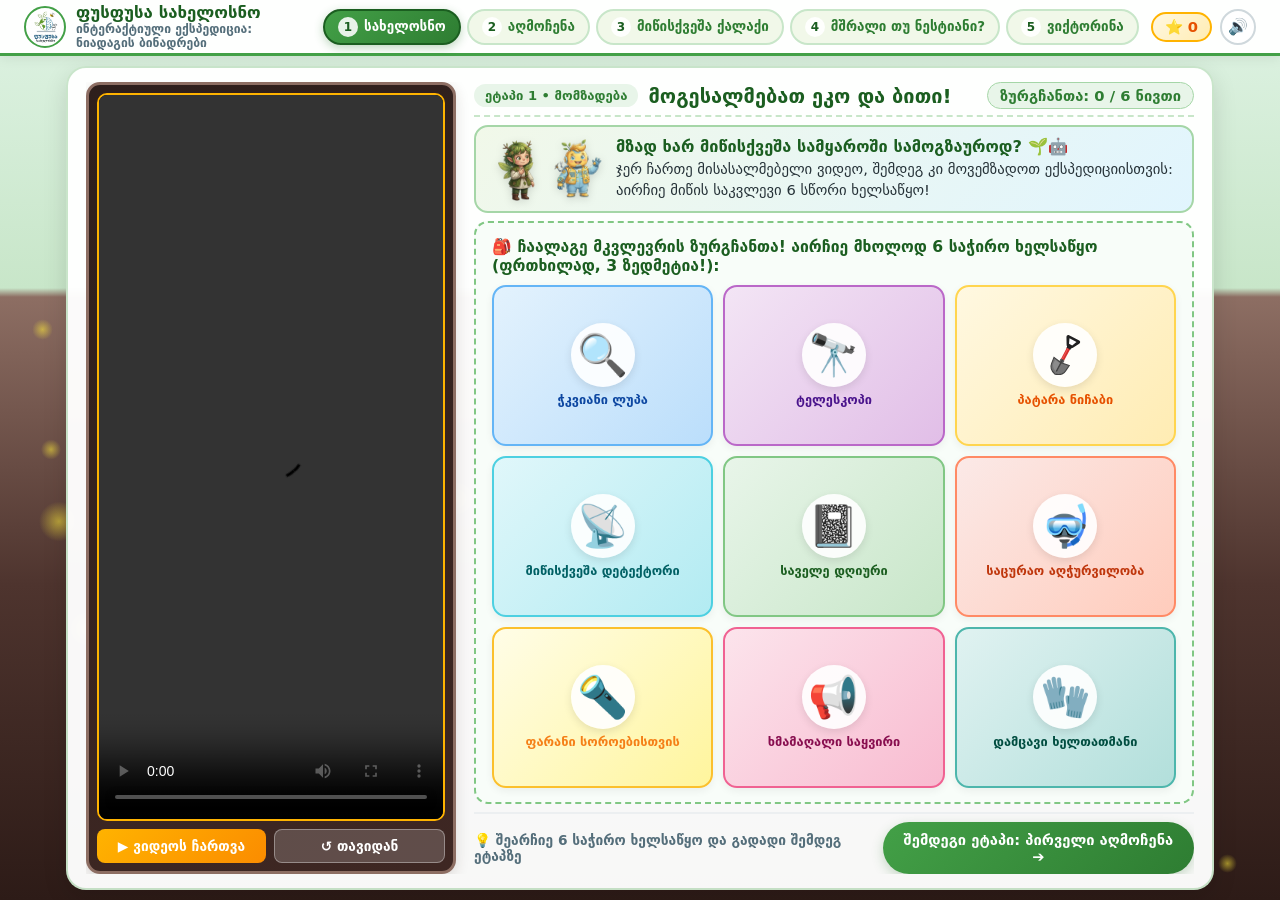
==== index.html @ f62d4555 "Add files via upload" ====
<!DOCTYPE html>
<html lang="ka">
<head>
  <meta charset="UTF-8" />
  <meta name="viewport" content="width=device-width, initial-scale=1.0" />
  <title>ფუსფუსა სახელოსნო — ნიადაგის ბინადრები</title>
  <link rel="stylesheet" href="style.css" />
</head>
<body>
  <!-- Decorative Floating Bioluminescent Soil Particles -->
  <div class="bg-decor" id="bgDecor"></div>

  <!-- Top Navigation Header -->
  <header class="app-header">
    <div class="brand-box">
      <img src="logo.png" alt="ფუსფუსა სახელოსნო" class="brand-logo" />
      <div class="brand-title">
        <h1>ფუსფუსა სახელოსნო</h1>
        <p>ინტერაქტიული ექსპედიცია: ნიადაგის ბინადრები</p>
      </div>
    </div>

    <nav class="stage-nav" aria-label="ეტაპების ნავიგაცია">
      <button class="stage-btn active" data-stage="1" onclick="goToStage(1)">
        <span class="stage-num">1</span> სახელოსნო
      </button>
      <button class="stage-btn" data-stage="2" onclick="goToStage(2)">
        <span class="stage-num">2</span> აღმოჩენა
      </button>
      <button class="stage-btn" data-stage="3" onclick="goToStage(3)">
        <span class="stage-num">3</span> მიწისქვეშა ქალაქი
      </button>
      <button class="stage-btn" data-stage="4" onclick="goToStage(4)">
        <span class="stage-num">4</span> მშრალი თუ ნესტიანი?
      </button>
      <button class="stage-btn" data-stage="5" onclick="goToStage(5)">
        <span class="stage-num">5</span> ვიქტორინა
      </button>
    </nav>

    <div class="header-controls">
      <div class="score-pill" title="დაგროვებული ვარსკვლავები">
        <span>⭐</span>
        <span id="starCount">0</span>
      </div>
      <button class="icon-btn" id="soundToggleBtn" onclick="toggleSound()" title="ხმოვანი ეფექტების ჩართვა/გამორთვა">
        🔊
      </button>
    </div>
  </header>

  <main class="main-container">
    <!-- ==================== STAGE 1: INTRO ==================== -->
    <section class="stage-section active" id="stage-1">
      <div class="stage-card">
        <div class="split-grid">
          <!-- Large Full-Height Video 1 Column -->
          <div class="video-panel">
            <div class="video-frame-wrapper">
              <video id="video-1" src="1.mp4" controls playsinline preload="metadata"></video>
            </div>
            <div class="video-controls-bar">
              <button class="vid-btn primary" onclick="playStageVideo(1)">▶ ვიდეოს ჩართვა</button>
              <button class="vid-btn secondary" onclick="replayStageVideo(1)">↺ თავიდან</button>
            </div>
          </div>

          <!-- Compact, Rich Interactive Intro Column -->
          <div class="stage-right-col">
            <div class="stage-header-banner">
              <div class="stage-header-left">
                <span class="stage-badge">ეტაპი 1 • მომზადება</span>
                <h2>მოგესალმებათ ეკო და ბითი!</h2>
              </div>
              <div class="stage-progress-counter">
                ზურგჩანთა: <span id="toolsPickedCount">0</span> / 6 ნივთი
              </div>
            </div>

            <div class="mascots-banner">
              <div class="mascot-avatars">
                <img src="დედამიწა.png" alt="ეკო" class="mascot-img" />
                <img src="ტექნოლოგია.png" alt="ბითი" class="mascot-img" />
              </div>
              <div class="mascot-speech">
                <h3>მზად ხარ მიწისქვეშა სამყაროში სამოგზაუროდ? 🌱🤖</h3>
                <p id="stage1Speech">
                  ჯერ ჩართე მისასალმებელი ვიდეო, შემდეგ კი მოვემზადოთ ექსპედიციისთვის: აირჩიე მიწის საკვლევი 6 სწორი ხელსაწყო!
                </p>
              </div>
            </div>

            <!-- Interactive Explorer Backpack Tool Selection with Distractors -->
            <div class="tools-selector">
              <div class="section-mini-header">
                <h4>🎒 ჩაალაგე მკვლევრის ზურგჩანთა! აირჩიე მხოლოდ 6 საჭირო ხელსაწყო (ფრთხილად, 3 ზედმეტია!):</h4>
              </div>
              <div class="tool-options">
                <button class="tool-card-btn" onclick="selectExplorerTool(this, 'lupa')">
                  <span class="tool-emoji">🔍</span>
                  <div class="tool-meta">
                    <strong>ჭკვიანი ლუპა</strong>
                    <span>პატარა ბინადრების გასადიდებლად!</span>
                  </div>
                  <span class="tool-badge"></span>
                </button>

                <button class="tool-card-btn" onclick="selectExplorerTool(this, 'telescope')">
                  <span class="tool-emoji">🔭</span>
                  <div class="tool-meta">
                    <strong>ტელესკოპი</strong>
                    <span>ცის საყურებლადაა, მიწაში არ გვჭირდება!</span>
                  </div>
                  <span class="tool-badge"></span>
                </button>

                <button class="tool-card-btn" onclick="selectExplorerTool(this, 'shovel')">
                  <span class="tool-emoji">
                    <svg viewBox="0 0 64 64" width="42" height="42" aria-hidden="true" style="transform: rotate(28deg);">
                      <!-- Black D-Handle -->
                      <path d="M24 5 H40 C42 5 43 7 42 9 L37 18 C36 20 34 21 32 21 C30 21 28 20 27 18 L22 9 C21 7 22 5 24 5 Z" fill="#212121"/>
                      <path d="M26.5 8.5 H37.5 L34.5 15.5 H29.5 Z" fill="#ffffff"/>
                      <rect x="29" y="18" width="6" height="5" rx="1" fill="#212121"/>
                      <!-- Red Shaft -->
                      <rect x="29.5" y="22" width="5" height="19" fill="#d32f2f"/>
                      <rect x="30.5" y="22" width="1.5" height="19" fill="#ef5350"/>
                      <!-- Metal Collar & Spade Blade -->
                      <rect x="29" y="39" width="6" height="5" rx="1" fill="#616161"/>
                      <path d="M20 42 L32 44 L44 42 L43 51 C42.5 56.5 37.5 60.5 32 62 C26.5 60.5 21.5 56.5 21 51 Z" fill="#757575" stroke="#424242" stroke-width="1.5"/>
                      <!-- Blade Highlight & Center Ridge -->
                      <path d="M32 40 V57" stroke="#424242" stroke-width="2" stroke-linecap="round"/>
                      <path d="M23 44 L31 45.5 V58 C26.5 56.5 23.5 53.5 23 49.5 Z" fill="#9e9e9e" opacity="0.55"/>
                    </svg>
                  </span>
                  <div class="tool-meta">
                    <strong>პატარა ნიჩაბი</strong>
                    <span>მიწის ფრთხილად გასათხრელად!</span>
                  </div>
                  <span class="tool-badge"></span>
                </button>

                <button class="tool-card-btn" onclick="selectExplorerTool(this, 'detector')">
                  <span class="tool-emoji">📡</span>
                  <div class="tool-meta">
                    <strong>მიწისქვეშა დეტექტორი</strong>
                    <span>სოროებისა და ხმების საპოვნელად!</span>
                  </div>
                  <span class="tool-badge"></span>
                </button>

                <button class="tool-card-btn" onclick="selectExplorerTool(this, 'diary')">
                  <span class="tool-emoji">📓</span>
                  <div class="tool-meta">
                    <strong>საველე დღიური</strong>
                    <span>აღმოჩენების ჩასანიშნად!</span>
                  </div>
                  <span class="tool-badge"></span>
                </button>

                <button class="tool-card-btn" onclick="selectExplorerTool(this, 'fins')">
                  <span class="tool-emoji">🤿</span>
                  <div class="tool-meta">
                    <strong>საცურაო აღჭურვილობა</strong>
                    <span>წყალში საცურაოდაა, მიწაში არა!</span>
                  </div>
                  <span class="tool-badge"></span>
                </button>

                <button class="tool-card-btn" onclick="selectExplorerTool(this, 'flashlight')">
                  <span class="tool-emoji">🔦</span>
                  <div class="tool-meta">
                    <strong>ფარანი სოროებისთვის</strong>
                    <span>ბნელი გვირაბების გასანათებლად!</span>
                  </div>
                  <span class="tool-badge"></span>
                </button>

                <button class="tool-card-btn" onclick="selectExplorerTool(this, 'horn')">
                  <span class="tool-emoji">📢</span>
                  <div class="tool-meta">
                    <strong>ხმამაღალი საყვირი</strong>
                    <span>ხმაური ბინადრებს დააფრთხობს!</span>
                  </div>
                  <span class="tool-badge"></span>
                </button>

                <button class="tool-card-btn" onclick="selectExplorerTool(this, 'gloves')">
                  <span class="tool-emoji">🧤</span>
                  <div class="tool-meta">
                    <strong>დამცავი ხელთათმანი</strong>
                    <span>მიწასთან უსაფრთხოდ სამუშაოდ!</span>
                  </div>
                  <span class="tool-badge"></span>
                </button>
              </div>
            </div>

            <div class="stage-footer-nav">
              <span class="hint-note">
                💡 შეარჩიე 6 საჭირო ხელსაწყო და გადადი შემდეგ ეტაპზე
              </span>
              <button class="nav-action-btn next-btn" onclick="goToStage(2)">
                შემდეგი ეტაპი: პირველი აღმოჩენა ➔
              </button>
            </div>
          </div>
        </div>
      </div>
    </section>

    <!-- ==================== STAGE 2: FIRST DISCOVERY & SCANNER ==================== -->
    <section class="stage-section" id="stage-2">
      <div class="stage-card">
        <div class="split-grid">
          <!-- Large Full-Height Video 2 Column -->
          <div class="video-panel">
            <div class="video-frame-wrapper">
              <video id="video-2" src="2.mp4" controls playsinline preload="metadata"></video>
            </div>
            <div class="video-controls-bar">
              <button class="vid-btn primary" onclick="playStageVideo(2)">▶ ვიდეოს ჩართვა</button>
              <button class="vid-btn secondary" onclick="replayStageVideo(2)">↺ თავიდან</button>
            </div>
          </div>

          <!-- Scanner Activity Column -->
          <div class="stage-right-col">
            <div class="stage-header-banner">
              <div class="stage-header-left">
                <span class="stage-badge">ეტაპი 2 • პირველი აღმოჩენა</span>
                <h2>ვინ იმალება ნიადაგის ქვეშ?</h2>
              </div>
              <div class="stage-progress-counter">
                ნაპოვნია: <span id="foundCount">0</span> / 10 ბინადარი
              </div>
            </div>

            <div class="mascots-banner">
              <div class="mascot-avatars">
                <img src="დედამიწა.png" alt="ეკო" class="mascot-img" />
                <img src="ტექნოლოგია.png" alt="ბითი" class="mascot-img" />
              </div>
              <div class="mascot-speech">
                <h3>🔍 მისია: გამოიყენე ბითის სკანერი!</h3>
                <p>
                  უყურე ვიდეოს, შემდეგ კი დააწკაპუნე ნიადაგზე მანათობელ წერტილებს (<strong>?</strong>), რათა აღმოაჩინო მიწაში დამალული 10 ბინადარი!
                </p>
              </div>
            </div>

            <!-- Interactive Soil Scanner + Field Diary Split -->
            <div class="scanner-diary-grid">
              <div class="scanner-scene" id="scannerScene" onmousemove="moveScannerLens(event)">
                <div class="grass-strip"></div>
                <div class="scanner-lens" id="scannerLens"></div>

                <!-- 10 Hotspots -->
                <div class="scanner-hotspot" style="top: 34%; left: 86%;" onclick="discoverCreature(this, 0)">
                  <span class="spot-question">?</span>
                  <div class="spot-creature">
                    <span class="creature-emoji"><img src="ჭიაყელა.jpg" alt="ჭიაყელა" class="worm-photo-icon" /></span>
                    <span class="creature-label">ჭიაყელა</span>
                  </div>
                </div>

                <div class="scanner-hotspot" style="top: 25%; left: 14%;" onclick="discoverCreature(this, 1)">
                  <span class="spot-question">?</span>
                  <div class="spot-creature">
                    <span class="creature-emoji">🐌</span>
                    <span class="creature-label">ლოკოკინა</span>
                  </div>
                </div>

                <div class="scanner-hotspot" style="top: 52%; left: 46%;" onclick="discoverCreature(this, 2)">
                  <span class="spot-question">?</span>
                  <div class="spot-creature">
                    <span class="creature-emoji">🐜</span>
                    <span class="creature-label">ჭიანჭველა</span>
                  </div>
                </div>

                <div class="scanner-hotspot" style="top: 80%; left: 18%;" onclick="discoverCreature(this, 3)">
                  <span class="spot-question">?</span>
                  <div class="spot-creature">
                    <span class="creature-emoji">🐛</span>
                    <span class="creature-label">ხოჭოს მატლი</span>
                  </div>
                </div>

                <div class="scanner-hotspot" style="top: 80%; left: 82%;" onclick="discoverCreature(this, 4)">
                  <span class="spot-question">?</span>
                  <div class="spot-creature">
                    <span class="creature-emoji"><img src="თხუნელა.png" alt="თხუნელა" class="worm-photo-icon" /></span>
                    <span class="creature-label">თხუნელა</span>
                  </div>
                </div>

                <div class="scanner-hotspot" style="top: 54%; left: 18%;" onclick="discoverCreature(this, 5)">
                  <span class="spot-question">?</span>
                  <div class="spot-creature">
                    <span class="creature-emoji">
                      <svg viewBox="0 0 64 40" width="32" height="22" aria-hidden="true">
                        <!-- Millipede / Centipede Legs -->
                        <g stroke="#5d4037" stroke-width="2" stroke-linecap="round">
                          <line x1="12" y1="24" x2="9" y2="34"/><line x1="15" y1="24" x2="14" y2="34"/>
                          <line x1="22" y1="23" x2="20" y2="33"/><line x1="25" y1="23" x2="24" y2="33"/>
                          <line x1="32" y1="22" x2="30" y2="32"/><line x1="35" y1="22" x2="34" y2="32"/>
                          <line x1="42" y1="23" x2="40" y2="33"/><line x1="45" y1="23" x2="44" y2="33"/>
                          <line x1="51" y1="24" x2="50" y2="34"/><line x1="54" y1="24" x2="55" y2="34"/>
                        </g>
                        <!-- Segmented Body -->
                        <circle cx="13" cy="20" r="6" fill="#bf360c"/>
                        <circle cx="22" cy="18" r="6.5" fill="#d84315"/>
                        <circle cx="32" cy="17" r="6.5" fill="#e64a19"/>
                        <circle cx="42" cy="18" r="6.5" fill="#d84315"/>
                        <circle cx="51" cy="19" r="7" fill="#bf360c"/>
                        <!-- Antennae & Eye -->
                        <path d="M56 15 Q61 9 63 11" fill="none" stroke="#bf360c" stroke-width="2" stroke-linecap="round"/>
                        <path d="M57 18 Q62 15 63 18" fill="none" stroke="#bf360c" stroke-width="2" stroke-linecap="round"/>
                        <circle cx="53.5" cy="17.5" r="1.5" fill="#fff"/>
                      </svg>
                    </span>
                    <span class="creature-label">მრავალფეხა</span>
                  </div>
                </div>

                <div class="scanner-hotspot" style="top: 55%; left: 74%;" onclick="discoverCreature(this, 6)">
                  <span class="spot-question">?</span>
                  <div class="spot-creature">
                    <span class="creature-emoji">🦗</span>
                    <span class="creature-label">მიწის კალია / კოკორი</span>
                  </div>
                </div>

                <div class="scanner-hotspot" style="top: 27%; left: 39%;" onclick="discoverCreature(this, 7)">
                  <span class="spot-question">?</span>
                  <div class="spot-creature">
                    <span class="creature-emoji">🐍</span>
                    <span class="creature-label">მიწის მცოცავი გველი</span>
                  </div>
                </div>

                <div class="scanner-hotspot" style="top: 78%; left: 50%;" onclick="discoverCreature(this, 8)">
                  <span class="spot-question">?</span>
                  <div class="spot-creature">
                    <span class="creature-emoji">🐭</span>
                    <span class="creature-label">მინდვრის თაგვი</span>
                  </div>
                </div>

                <div class="scanner-hotspot" style="top: 26%; left: 63%;" onclick="discoverCreature(this, 9)">
                  <span class="spot-question">?</span>
                  <div class="spot-creature">
                    <span class="creature-emoji">🕷️</span>
                    <span class="creature-label">მიწის ობობა</span>
                  </div>
                </div>
              </div>

              <!-- Field Diary Notebook Panel -->
              <aside class="field-diary-card" aria-label="ეკოს საველე დღიური">
                <div class="diary-header">
                  <span class="diary-title">📓 საველე დღიური</span>
                  <span class="diary-sub">✍️ აღმოჩენების სია</span>
                </div>
                <div class="diary-entries-list" id="diaryEntriesList">
                  <div class="diary-line" data-slot="0"><span class="line-num">1.</span><span class="line-placeholder">• • • • • • • • •</span></div>
                  <div class="diary-line" data-slot="1"><span class="line-num">2.</span><span class="line-placeholder">• • • • • • • • •</span></div>
                  <div class="diary-line" data-slot="2"><span class="line-num">3.</span><span class="line-placeholder">• • • • • • • • •</span></div>
                  <div class="diary-line" data-slot="3"><span class="line-num">4.</span><span class="line-placeholder">• • • • • • • • •</span></div>
                  <div class="diary-line" data-slot="4"><span class="line-num">5.</span><span class="line-placeholder">• • • • • • • • •</span></div>
                  <div class="diary-line" data-slot="5"><span class="line-num">6.</span><span class="line-placeholder">• • • • • • • • •</span></div>
                  <div class="diary-line" data-slot="6"><span class="line-num">7.</span><span class="line-placeholder">• • • • • • • • •</span></div>
                  <div class="diary-line" data-slot="7"><span class="line-num">8.</span><span class="line-placeholder">• • • • • • • • •</span></div>
                  <div class="diary-line" data-slot="8"><span class="line-num">9.</span><span class="line-placeholder">• • • • • • • • •</span></div>
                  <div class="diary-line" data-slot="9"><span class="line-num">10.</span><span class="line-placeholder">• • • • • • • • •</span></div>
                </div>
              </aside>
            </div>

            <!-- Discovery Info Card -->
            <div class="discovery-info-card" id="discoveryInfoCard">
              <div class="discovery-icon-big" id="discoveryIcon">🔎</div>
              <div>
                <h4 id="discoveryTitle">
                  დააწკაპუნე ნიადაგში მოციმციმე წრეებს!
                </h4>
                <p id="discoveryText">
                  ეკო და ბითი მოგიყვებიან თითოეული აღმოჩენილი ბინადრის საიდუმლოს.
                </p>
              </div>
            </div>

            <div class="stage-footer-nav">
              <button class="nav-action-btn prev-btn" onclick="goToStage(1)">⬅ უკან</button>
              <button class="nav-action-btn next-btn" onclick="goToStage(3)">
                შემდეგი ეტაპი: მიწისქვეშა ქალაქი ➔
              </button>
            </div>
          </div>
        </div>
      </div>
    </section>

    <!-- ==================== STAGE 3: UNDERGROUND CITY ==================== -->
    <section class="stage-section" id="stage-3">
      <div class="stage-card">
        <div class="split-grid">
          <!-- Large Full-Height Video 3 Column -->
          <div class="video-panel">
            <div class="video-frame-wrapper">
              <video id="video-3" src="3.mp4" controls playsinline preload="metadata"></video>
            </div>
            <div class="video-controls-bar">
              <button class="vid-btn primary" onclick="playStageVideo(3)">▶ ვიდეოს ჩართვა</button>
              <button class="vid-btn secondary" onclick="replayStageVideo(3)">↺ თავიდან</button>
            </div>
          </div>

          <!-- Underground City Activity Column -->
          <div class="stage-right-col">
            <div class="stage-header-banner">
              <div class="stage-header-left">
                <span class="stage-badge">ეტაპი 3 • მიწისქვეშა ქალაქი</span>
                <h2>ვინ სად ცხოვრობს?</h2>
              </div>
              <div class="stage-progress-counter">
                <span id="cityPlacedCount">0</span> / 7
              </div>
            </div>

            <!-- Purely Visual Draggable Animal Tokens (Shuffled Order) -->
            <div class="animal-tray visual-only-tray" id="cityAnimalTray">
              <div class="animal-token visual-token" draggable="true" data-animal="mole" title="თხუნელა" ondragstart="dragCityAnimal(event, 'mole')" onclick="selectCityAnimal(this, 'mole')">
                <span><img src="თხუნელა.png" alt="თხუნელა" class="worm-token-img" /></span>
              </div>
              <div class="animal-token visual-token" draggable="true" data-animal="snail" title="ლოკოკინა" ondragstart="dragCityAnimal(event, 'snail')" onclick="selectCityAnimal(this, 'snail')">
                <span>🐌</span>
              </div>
              <div class="animal-token visual-token" draggable="true" data-animal="ants" title="ჭიანჭველა" ondragstart="dragCityAnimal(event, 'ants')" onclick="selectCityAnimal(this, 'ants')">
                <span>🐜</span>
              </div>
              <div class="animal-token visual-token" draggable="true" data-animal="mouse" title="მინდვრის თაგვი" ondragstart="dragCityAnimal(event, 'mouse')" onclick="selectCityAnimal(this, 'mouse')">
                <span>🐭</span>
              </div>
              <div class="animal-token visual-token" draggable="true" data-animal="worm" title="ჭიაყელა" ondragstart="dragCityAnimal(event, 'worm')" onclick="selectCityAnimal(this, 'worm')">
                <span><img src="ჭიაყელა.jpg" alt="ჭიაყელა" class="worm-token-img" /></span>
              </div>
              <div class="animal-token visual-token" draggable="true" data-animal="spider" title="მიწის ობობა" ondragstart="dragCityAnimal(event, 'spider')" onclick="selectCityAnimal(this, 'spider')">
                <span>🕷️</span>
              </div>
              <div class="animal-token visual-token" draggable="true" data-animal="larva" title="ხოჭოს მატლი" ondragstart="dragCityAnimal(event, 'larva')" onclick="selectCityAnimal(this, 'larva')">
                <span>🐛</span>
              </div>
            </div>

            <!-- Interactive 3-Column Photo Board (ქალაქი.jpg) — Visual Only -->
            <div class="city-photo-board">
              <img src="ქალაქი.jpg" alt="მიწისქვეშა ქალაქის ფენები" class="city-bg-img" draggable="false" />
              <div class="city-zones-overlay">
                <!-- Zone 1: Surface & Leaf Litter -->
                <div
                  class="city-photo-zone"
                  data-zone="surface"
                  ondragover="allowCityDrop(event, this)"
                  ondragleave="leaveCityDrop(this)"
                  ondrop="dropOnCityZone(event, this, 'surface')"
                  onclick="placeInCityZone(this, 'surface')"
                >
                  <div class="zone-placed-badges" id="zoneBadges-surface"></div>
                </div>

                <!-- Zone 2: Soft Soil & Root Network -->
                <div
                  class="city-photo-zone"
                  data-zone="roots"
                  ondragover="allowCityDrop(event, this)"
                  ondragleave="leaveCityDrop(this)"
                  ondrop="dropOnCityZone(event, this, 'roots')"
                  onclick="placeInCityZone(this, 'roots')"
                >
                  <div class="zone-placed-badges" id="zoneBadges-roots"></div>
                </div>

                <!-- Zone 3: Deep Underground Burrow -->
                <div
                  class="city-photo-zone"
                  data-zone="deep"
                  ondragover="allowCityDrop(event, this)"
                  ondragleave="leaveCityDrop(this)"
                  ondrop="dropOnCityZone(event, this, 'deep')"
                  onclick="placeInCityZone(this, 'deep')"
                >
                  <div class="zone-placed-badges" id="zoneBadges-deep"></div>
                </div>
              </div>
            </div>

            <div class="stage-footer-nav">
              <button class="nav-action-btn prev-btn" onclick="goToStage(2)">⬅ უკან</button>
              <button class="nav-action-btn next-btn" onclick="goToStage(4)">
                შემდეგი ეტაპი: მშრალი თუ ნესტიანი? ➔
              </button>
            </div>
          </div>
        </div>
      </div>
    </section>

    <!-- ==================== STAGE 4: DRY VS MOIST SOIL ==================== -->
    <section class="stage-section" id="stage-4">
      <div class="stage-card">
        <div class="split-grid">
          <!-- Large Full-Height Video 4 Column -->
          <div class="video-panel">
            <div class="video-frame-wrapper">
              <video id="video-4" src="4.mp4" controls playsinline preload="metadata"></video>
            </div>
            <div class="video-controls-bar">
              <button class="vid-btn primary" onclick="playStageVideo(4)">▶ ვიდეოს ჩართვა</button>
              <button class="vid-btn secondary" onclick="replayStageVideo(4)">↺ თავიდან</button>
            </div>
          </div>

          <!-- Weather & Soil Moisture Simulator Column -->
          <div class="stage-right-col">
            <div class="stage-header-banner">
              <div class="stage-header-left">
                <span class="stage-badge">ეტაპი 4 • სიმულატორი</span>
                <h2>ამინდისა და ტენიანობის სიმულატორი ☀️🌧️</h2>
              </div>
              <div class="stage-progress-counter">
                აღმოჩენილია: <span id="sortedCount">0</span> / 7
              </div>
            </div>

            <div class="mascots-banner">
              <div class="mascot-avatars">
                <img src="დედამიწა.png" alt="ეკო" class="mascot-img" />
                <img src="ტექნოლოგია.png" alt="ბითი" class="mascot-img" />
              </div>
              <div class="mascot-speech">
                <h3>☀️🌧️ შეცვალე ამინდი და დააწკაპუნე გამოჩენილ ბინადრებს!</h3>
                <p id="sortFeedbackText">
                  ჩართე ხან <strong>☀️ მზიანი ამინდი</strong>, ხან <strong>🌧️ წვიმიანი ამინდი</strong> და დააწკაპუნე ნიადაგში გამოჩენილ ბინადრებს!
                </p>
              </div>
            </div>

            <!-- Weather Mode Switcher Buttons -->
            <div class="weather-controls-bar">
              <button class="weather-mode-btn sun-btn active" id="btnWeatherDry" onclick="setWeatherMode('dry')">
                <span class="w-icon">☀️</span>
                <div>
                  <strong>მზიანი ამინდი</strong>
                  <span>მშრალი და ფხვიერი მიწა</span>
                </div>
              </button>
              <button class="weather-mode-btn rain-btn" id="btnWeatherMoist" onclick="setWeatherMode('moist')">
                <span class="w-icon">🌧️</span>
                <div>
                  <strong>წვიმიანი ამინდი</strong>
                  <span>გრილი და ნესტიანი გარემო</span>
                </div>
              </button>
            </div>

            <!-- Interactive Animated Weather & Soil Scene -->
            <div class="weather-sim-scene mode-dry" id="weatherSimScene">
              <!-- Sky Layer -->
              <div class="sim-sky">
                <div class="sim-sun">☀️</div>
                <div class="sim-clouds">
                  <span class="cloud-icon">🌧️</span>
                  <span class="cloud-icon">☁️</span>
                  <span class="cloud-icon">🌧️</span>
                </div>
                <div class="sim-raindrops">
                  <i></i><i></i><i></i><i></i><i></i><i></i><i></i><i></i><i></i><i></i>
                </div>
                <div class="weather-state-pill" id="weatherStatePill">
                  ☀️ მიწა გამშრალი და ფხვიერია — დააწკაპუნე ბინადრებს!
                </div>
              </div>

              <!-- Ground Surface Layer (Cracks in Dry Mode / Wet Leaves in Moist Mode) -->
              <div class="sim-surface-decor"></div>

              <!-- DRY SOIL CREATURES (Visible in Sunny Mode) -->
              <div class="sim-creatures-layer dry-creatures-layer" id="dryCreaturesLayer">
                <button class="sim-creature-spot" style="top: 48%; left: 24%;" data-cid="black_beetle" onclick="observeSimCreature(this, 'black_beetle')">
                  <span class="sim-c-avatar">
                    <svg viewBox="0 0 36 36" width="34" height="34" aria-hidden="true">
                      <g stroke="#212121" stroke-width="2.2" stroke-linecap="round">
                        <line x1="5" y1="13" x2="12" y2="16"/><line x1="3" y1="20" x2="11" y2="20"/><line x1="5" y1="27" x2="12" y2="24"/>
                        <line x1="31" y1="13" x2="24" y2="16"/><line x1="33" y1="20" x2="25" y2="20"/><line x1="31" y1="27" x2="24" y2="24"/>
                        <path d="M15 8 Q12 3 9 5" fill="none"/><path d="M21 8 Q24 3 27 5" fill="none"/>
                      </g>
                      <ellipse cx="18" cy="10" rx="5" ry="3.8" fill="#212121"/>
                      <ellipse cx="18" cy="21" rx="8" ry="10" fill="#37474f" stroke="#111" stroke-width="1.5"/>
                      <line x1="18" y1="12" x2="18" y2="30" stroke="#90a4ae" stroke-width="1.3"/>
                    </svg>
                  </span>
                  <span class="sim-c-name">შავი მიწის ხოჭო</span>
                  <span class="sim-c-check"></span>
                </button>

                <button class="sim-creature-spot" style="top: 66%; left: 53%;" data-cid="field_beetle" onclick="observeSimCreature(this, 'field_beetle')">
                  <span class="sim-c-avatar"><img src="ხოჭო.png" alt="მინდვრის ხოჭო" class="worm-photo-icon" /></span>
                  <span class="sim-c-name">მინდვრის ხოჭო</span>
                  <span class="sim-c-check"></span>
                </button>

                <button class="sim-creature-spot" style="top: 52%; left: 78%;" data-cid="ants_dry" onclick="observeSimCreature(this, 'ants_dry')">
                  <span class="sim-c-avatar">🐜</span>
                  <span class="sim-c-name">ჭიანჭველა</span>
                  <span class="sim-c-check"></span>
                </button>
              </div>

              <!-- MOIST SOIL CREATURES (Visible in Rainy Mode) -->
              <div class="sim-creatures-layer moist-creatures-layer" id="moistCreaturesLayer">
                <button class="sim-creature-spot" style="top: 38%; left: 20%;" data-cid="snail_moist" onclick="observeSimCreature(this, 'snail_moist')">
                  <span class="sim-c-avatar">🐌</span>
                  <span class="sim-c-name">ლოკოკინა</span>
                  <span class="sim-c-check"></span>
                </button>

                <button class="sim-creature-spot" style="top: 72%; left: 28%;" data-cid="worm_moist" onclick="observeSimCreature(this, 'worm_moist')">
                  <span class="sim-c-avatar"><img src="ჭიაყელა.jpg" alt="ჭიაყელა" class="worm-photo-icon" /></span>
                  <span class="sim-c-name">წვიმის ჭია</span>
                  <span class="sim-c-check"></span>
                </button>

                <button class="sim-creature-spot" style="top: 48%; left: 54%;" data-cid="hedgehog_moist" onclick="observeSimCreature(this, 'hedgehog_moist')">
                  <span class="sim-c-avatar">🦔</span>
                  <span class="sim-c-name">ზღარბი</span>
                  <span class="sim-c-check"></span>
                </button>

                <button class="sim-creature-spot" style="top: 72%; left: 76%;" data-cid="mouse_moist" onclick="observeSimCreature(this, 'mouse_moist')">
                  <span class="sim-c-avatar">🐭</span>
                  <span class="sim-c-name">მინდვრის თაგვი</span>
                  <span class="sim-c-check"></span>
                </button>
              </div>
            </div>

            <div class="stage-footer-nav">
              <button class="nav-action-btn prev-btn" onclick="goToStage(3)">⬅ უკან</button>
              <button class="nav-action-btn next-btn" onclick="goToStage(5)">
                შემდეგი ეტაპი: შემაჯამებელი ვიქტორინა ➔
              </button>
            </div>
          </div>
        </div>
      </div>
    </section>

    <!-- ==================== STAGE 5: FINAL QUIZ & DIPLOMA ==================== -->
    <section class="stage-section" id="stage-5">
      <div class="stage-card">
        <div class="quiz-box">
          <div class="stage-header-banner">
            <div class="stage-header-left">
              <span class="stage-badge">ეტაპი 5 • ფინალი</span>
              <h2>ფუსფუსა სახელოსნოს შემაჯამებელი ვიქტორინა</h2>
            </div>
          </div>

          <div class="mascots-banner">
            <div class="mascot-avatars">
              <img src="დედამიწა.png" alt="ეკო" class="mascot-img" />
              <img src="ტექნოლოგია.png" alt="ბითი" class="mascot-img" />
            </div>
            <div class="mascot-speech">
              <h3>🏆 შეამოწმე შენი ცოდნა ეკოსა და ბითისთან ერთად!</h3>
              <p id="quizHelperText">
                უპასუხე 6 შეკითხვას ვიდეოების შინაარსიდან და მიიღე „ნიადაგის ნორჩი მკვლევრის“ საპატიო სიგელი!
              </p>
            </div>
          </div>

          <div id="quizContainer">
            <div class="quiz-progress" id="quizProgressText">შეკითხვა 1 / 6</div>
            <div class="quiz-question-card">
              <h3 id="quizQuestionTitle">იტვირთება...</h3>
              <div class="quiz-options" id="quizOptionsBox"></div>
            </div>
          </div>

          <!-- Final Certificate -->
          <div class="certificate-card" id="certificateCard">
            <div class="cert-mascots">
              <img src="დედამიწა.png" alt="ეკო" />
              <img src="logo.png" alt="ფუსფუსა სახელოსნო" class="cert-logo" />
              <img src="ტექნოლოგია.png" alt="ბითი" />
            </div>
            <h2 style="color: #1b5e20; font-size: 1.5rem; margin-bottom: 8px;">
              🎉 გილოცავთ! შენ გახდი „ნიადაგის ნორჩი მკვლევარი“!
            </h2>
            <p style="font-size: 1rem; color: #37474f; max-width: 580px; margin: 0 auto 12px;">
              შენ ეკოსა და ბითისთან ერთად წარმატებით გამოიკვლიე მიწისქვეშა ქალაქი, გაიცანი მისი ბინადრები და შეისწავლე მათი საცხოვრებელი გარემო!
            </p>
            <div style="font-size: 1.25rem; font-weight: 800; color: #e65100; margin-bottom: 14px;">
              დაგროვებული ვარსკვლავები: ⭐ <span id="finalStarScore">0</span>
            </div>
            <button class="nav-action-btn next-btn" onclick="restartAdventure()">
              🔄 თავგადასავლის თავიდან დაწყება
            </button>
          </div>

          <div class="stage-footer-nav">
            <button class="nav-action-btn prev-btn" onclick="goToStage(4)">⬅ უკან</button>
            <button class="nav-action-btn next-btn" onclick="goToStage(1)">🏠 მთავარ ეკრანზე დაბრუნება</button>
          </div>
        </div>
      </div>
    </section>
  </main>

  <script src="script.js"></script>
</body>
</html>
---- style.css ----
:root {
  --bg-sky: #e8f5e9;
  --soil-top: #5d4037;
  --soil-mid: #4e342e;
  --soil-deep: #3e2723;
  --soil-dark: #271815;
  --eco-green: #43a047;
  --eco-light: #e8f5e9;
  --biti-yellow: #ffb300;
  --biti-blue: #0288d1;
  --accent-orange: #ff7043;
  --card-bg: #ffffff;
  --text-dark: #263238;
  --text-muted: #546e7a;
  --shadow-soft: 0 8px 24px rgba(0, 0, 0, 0.12);
  --shadow-card: 0 4px 14px rgba(62, 39, 35, 0.15);
  --radius-lg: 20px;
  --radius-md: 14px;
  --radius-sm: 10px;
}

* {
  box-sizing: border-box;
  margin: 0;
  padding: 0;
}

html,
body {
  height: 100vh;
  width: 100vw;
  overflow: hidden;
  font-family: 'Segoe UI', 'Sylfaen', 'BPG Arial', system-ui, -apple-system, sans-serif;
  background: linear-gradient(180deg, #dff3e4 0%, #c8e6c9 32%, #8d6e63 33%, #4e342e 65%, #2d1b17 100%);
  color: var(--text-dark);
  display: flex;
  flex-direction: column;
}

/* Floating decorative particles */
.bg-decor {
  position: fixed;
  inset: 0;
  pointer-events: none;
  z-index: 0;
  overflow: hidden;
}

.glow-dot {
  position: absolute;
  border-radius: 50%;
  background: radial-gradient(circle, rgba(255, 235, 59, 0.55) 0%, rgba(255, 235, 59, 0) 70%);
  animation: floatGlow 6s ease-in-out infinite;
}

@keyframes floatGlow {
  0%, 100% { transform: translateY(0) scale(1); opacity: 0.5; }
  50% { transform: translateY(-10px) scale(1.15); opacity: 0.9; }
}

/* Header & Navigation (Fixed Compact Bar) */
.app-header {
  flex-shrink: 0;
  z-index: 100;
  background: rgba(255, 255, 255, 0.96);
  backdrop-filter: blur(12px);
  border-bottom: 3px solid var(--eco-green);
  padding: 6px 24px;
  height: 56px;
  display: flex;
  align-items: center;
  justify-content: space-between;
  gap: 12px;
  box-shadow: 0 2px 12px rgba(0, 0, 0, 0.08);
}

.brand-box {
  display: flex;
  align-items: center;
  gap: 10px;
}

.brand-logo {
  width: 42px;
  height: 42px;
  border-radius: 50%;
  object-fit: cover;
  border: 2px solid var(--eco-green);
  background: #fff;
}

.brand-title h1 {
  font-size: 1.05rem;
  color: #1b5e20;
  line-height: 1.1;
}

.brand-title p {
  font-size: 0.76rem;
  color: var(--text-muted);
  font-weight: 600;
}

/* Stepper */
.stage-nav {
  display: flex;
  align-items: center;
  gap: 6px;
}

.stage-btn {
  display: flex;
  align-items: center;
  gap: 6px;
  padding: 6px 13px;
  border-radius: 999px;
  border: 2px solid #c8e6c9;
  background: #f1f8e9;
  color: #2e7d32;
  font-weight: 700;
  font-size: 0.84rem;
  cursor: pointer;
  transition: all 0.2s ease;
  font-family: inherit;
  white-space: nowrap;
}

.stage-btn:hover {
  background: #e8f5e9;
  border-color: var(--eco-green);
}

.stage-btn.active {
  background: linear-gradient(135deg, #43a047, #2e7d32);
  color: #fff;
  border-color: #1b5e20;
  box-shadow: 0 3px 10px rgba(46, 125, 50, 0.3);
}

.stage-btn.completed {
  border-color: var(--biti-yellow);
  background: #fff8e1;
  color: #e65100;
}

.stage-btn.completed.active {
  background: linear-gradient(135deg, #43a047, #2e7d32);
  color: #fff;
}

.stage-num {
  width: 20px;
  height: 20px;
  border-radius: 50%;
  background: rgba(255, 255, 255, 0.88);
  color: #1b5e20;
  display: inline-flex;
  align-items: center;
  justify-content: center;
  font-size: 0.75rem;
  font-weight: 800;
}

/* Status Pill */
.header-controls {
  display: flex;
  align-items: center;
  gap: 8px;
}

.score-pill {
  background: linear-gradient(135deg, #fff8e1, #ffecb3);
  border: 2px solid #ffb300;
  padding: 4px 12px;
  border-radius: 999px;
  font-weight: 800;
  color: #e65100;
  display: flex;
  align-items: center;
  gap: 5px;
  font-size: 0.92rem;
}

.icon-btn {
  width: 36px;
  height: 36px;
  border-radius: 50%;
  border: 2px solid #cfd8dc;
  background: #fff;
  cursor: pointer;
  font-size: 1rem;
  display: flex;
  align-items: center;
  justify-content: center;
}

/* Main Container — Tightly Proportioned, Zero Scroll */
.main-container {
  position: relative;
  z-index: 1;
  flex: 1;
  min-height: 0;
  width: 100%;
  max-width: 1180px;
  margin: 0 auto;
  padding: 10px 16px;
  display: flex;
  flex-direction: column;
}

.stage-section {
  display: none;
  flex: 1;
  min-height: 0;
}

.stage-section.active {
  display: flex;
  flex-direction: column;
  animation: fadeInStage 0.25s ease;
}

@keyframes fadeInStage {
  from { opacity: 0; transform: translateY(5px); }
  to { opacity: 1; transform: translateY(0); }
}

/* Stage Card */
.stage-card {
  flex: 1;
  min-height: 0;
  background: rgba(255, 255, 255, 0.97);
  border-radius: var(--radius-lg);
  padding: 14px 18px;
  box-shadow: var(--shadow-soft);
  border: 2px solid rgba(67, 160, 71, 0.28);
  display: flex;
  flex-direction: column;
  overflow: hidden;
}

/* Stage Header Banner (Now inside right column so video gets 100% height!) */
.stage-header-banner {
  flex-shrink: 0;
  display: flex;
  align-items: center;
  justify-content: space-between;
  gap: 10px;
  padding-bottom: 6px;
  border-bottom: 2px dashed #c8e6c9;
}

.stage-header-left {
  display: flex;
  align-items: center;
  gap: 10px;
  flex-wrap: wrap;
}

.stage-badge {
  display: inline-block;
  background: #e8f5e9;
  color: #2e7d32;
  padding: 4px 11px;
  border-radius: 999px;
  font-size: 0.82rem;
  font-weight: 800;
  white-space: nowrap;
}

.stage-header-banner h2 {
  font-size: 1.25rem;
  color: #1b5e20;
}

.stage-progress-counter {
  font-weight: 800;
  font-size: 0.92rem;
  color: #2e7d32;
  background: #e8f5e9;
  padding: 4px 12px;
  border-radius: 999px;
  border: 1px solid #a5d6a7;
  white-space: nowrap;
}

/* Two Column Video + Activity Layout: LARGE Video Column + Snug Right Column */
.split-grid {
  flex: 1;
  min-height: 0;
  display: grid;
  grid-template-columns: 370px 1fr;
  gap: 18px;
  align-items: stretch;
  overflow: hidden;
}

/* Right column inside split-grid */
.stage-right-col {
  height: 100%;
  min-height: 0;
  display: flex;
  flex-direction: column;
  justify-content: space-between;
  gap: 8px;
  overflow: hidden;
}

/* Large Full-Height Vertical Video Showcase Card */
.video-panel {
  height: 100%;
  min-height: 0;
  background: linear-gradient(160deg, #2e1f1c, #3e2723);
  border-radius: var(--radius-md);
  padding: 8px;
  color: #fff;
  box-shadow: var(--shadow-card);
  border: 3px solid #8d6e63;
  display: flex;
  flex-direction: column;
  align-items: center;
  justify-content: space-between;
  gap: 8px;
}

.video-frame-wrapper {
  flex: 1;
  min-height: 0;
  width: 100%;
  display: flex;
  align-items: center;
  justify-content: center;
  border-radius: 10px;
  overflow: hidden;
  background: #000;
  border: 2px solid var(--biti-yellow);
}

.video-frame-wrapper video {
  width: 100%;
  height: 100%;
  object-fit: cover;
  display: block;
}

.video-controls-bar {
  flex-shrink: 0;
  display: flex;
  gap: 8px;
  width: 100%;
}

.vid-btn {
  flex: 1;
  padding: 8px 10px;
  border-radius: 8px;
  border: none;
  font-weight: 800;
  font-family: inherit;
  font-size: 0.86rem;
  cursor: pointer;
  display: inline-flex;
  align-items: center;
  justify-content: center;
  gap: 5px;
  transition: transform 0.15s;
}

.vid-btn:hover {
  transform: translateY(-1px);
}

.vid-btn.primary {
  background: linear-gradient(135deg, #ffb300, #fb8c00);
  color: #fff;
}

.vid-btn.secondary {
  background: rgba(255, 255, 255, 0.18);
  color: #fff;
  border: 1px solid rgba(255, 255, 255, 0.35);
}

/* Characters Helper Banner */
.mascots-banner {
  flex-shrink: 0;
  display: flex;
  align-items: center;
  gap: 12px;
  background: linear-gradient(135deg, #f1f8e9 0%, #e1f5fe 100%);
  border: 2px solid #a5d6a7;
  border-radius: var(--radius-md);
  padding: 10px 14px;
}

.mascot-avatars {
  display: flex;
  align-items: center;
  gap: 6px;
  flex-shrink: 0;
}

.mascot-img {
  width: 54px;
  height: 64px;
  object-fit: contain;
  filter: drop-shadow(0 2px 4px rgba(0, 0, 0, 0.15));
}

.mascot-speech {
  flex: 1;
}

.mascot-speech h3 {
  font-size: 1.02rem;
  color: #1b5e20;
  margin-bottom: 3px;
}

.mascot-speech p {
  font-size: 0.92rem;
  color: #263238;
  line-height: 1.4;
}

/* Stage 1: Section Mini Headers */
.section-mini-header {
  display: flex;
  align-items: center;
  justify-content: space-between;
  gap: 8px;
  margin-bottom: 10px;
}

.section-mini-header h4 {
  font-size: 0.98rem;
  color: #1b5e20;
  margin: 0;
}

/* Tool Selector in Stage 1 (9-item 3x3 Grid with Correct & Wrong States) */
.tools-selector {
  flex: 1;
  min-height: 0;
  display: flex;
  flex-direction: column;
  justify-content: space-between;
  background: #f8fdf9;
  border: 2px dashed #81c784;
  border-radius: var(--radius-md);
  padding: 14px 16px;
}

.tool-options {
  flex: 1;
  min-height: 0;
  display: grid;
  grid-template-columns: repeat(3, 1fr);
  grid-template-rows: repeat(3, 1fr);
  gap: 10px;
}

.tool-card-btn {
  position: relative;
  padding: 10px 12px;
  border-radius: var(--radius-md);
  border: 2px solid #cfd8dc;
  background: #fff;
  cursor: pointer;
  text-align: center;
  display: flex;
  flex-direction: column;
  align-items: center;
  justify-content: center;
  gap: 6px;
  transition: all 0.22s ease;
  font-family: inherit;
  box-shadow: 0 3px 8px rgba(0, 0, 0, 0.06);
  overflow: hidden;
}

/* Vibrant Colorful Themes for Each of the 9 Tool Cards */
.tool-card-btn:nth-child(1) {
  background: linear-gradient(135deg, #e3f2fd 0%, #bbdefb 100%);
  border-color: #64b5f6;
}
.tool-card-btn:nth-child(1) strong { color: #0d47a1; }

.tool-card-btn:nth-child(2) {
  background: linear-gradient(135deg, #f3e5f5 0%, #e1bee7 100%);
  border-color: #ba68c8;
}
.tool-card-btn:nth-child(2) strong { color: #4a148c; }

.tool-card-btn:nth-child(3) {
  background: linear-gradient(135deg, #fff8e1 0%, #ffecb3 100%);
  border-color: #ffd54f;
}
.tool-card-btn:nth-child(3) strong { color: #e65100; }

.tool-card-btn:nth-child(4) {
  background: linear-gradient(135deg, #e0f7fa 0%, #b2ebf2 100%);
  border-color: #4dd0e1;
}
.tool-card-btn:nth-child(4) strong { color: #006064; }

.tool-card-btn:nth-child(5) {
  background: linear-gradient(135deg, #e8f5e9 0%, #c8e6c9 100%);
  border-color: #81c784;
}
.tool-card-btn:nth-child(5) strong { color: #1b5e20; }

.tool-card-btn:nth-child(6) {
  background: linear-gradient(135deg, #fbe9e7 0%, #ffccbc 100%);
  border-color: #ff8a65;
}
.tool-card-btn:nth-child(6) strong { color: #bf360c; }

.tool-card-btn:nth-child(7) {
  background: linear-gradient(135deg, #fffde7 0%, #fff59d 100%);
  border-color: #fbc02d;
}
.tool-card-btn:nth-child(7) strong { color: #f57f17; }

.tool-card-btn:nth-child(8) {
  background: linear-gradient(135deg, #fce4ec 0%, #f8bbd0 100%);
  border-color: #f06292;
}
.tool-card-btn:nth-child(8) strong { color: #880e4f; }

.tool-card-btn:nth-child(9) {
  background: linear-gradient(135deg, #e0f2f1 0%, #b2dfdb 100%);
  border-color: #4db6ac;
}
.tool-card-btn:nth-child(9) strong { color: #004d40; }

.tool-card-btn:hover {
  transform: translateY(-3px) scale(1.01);
  box-shadow: 0 6px 14px rgba(0, 0, 0, 0.12);
  filter: brightness(1.02);
}

/* Large Icon & Small Label Before Clicking */
.tool-card-btn .tool-emoji {
  font-size: 2.55rem;
  width: 64px;
  height: 64px;
  border-radius: 50%;
  background: rgba(255, 255, 255, 0.9);
  box-shadow: 0 3px 8px rgba(0, 0, 0, 0.1);
  display: flex;
  align-items: center;
  justify-content: center;
  flex-shrink: 0;
  line-height: 1;
  transition: all 0.22s ease;
}

.tool-card-btn .tool-emoji svg {
  width: 72%;
  height: 72%;
  display: block;
}

.tool-card-btn .tool-meta {
  width: 100%;
  min-width: 0;
}

.tool-card-btn strong {
  display: block;
  font-size: 0.8rem;
  color: #1b5e20;
  line-height: 1.15;
  transition: all 0.2s ease;
}

/* Explanatory subtitle hidden until clicked */
.tool-card-btn .tool-meta span {
  display: none;
}

.tool-card-btn .tool-badge {
  position: absolute;
  top: 6px;
  right: 8px;
  font-size: 1.1rem;
  font-weight: 800;
}

/* Clicked States: Turn Green or Red & Pop Up Large Explanation */
.tool-card-btn.correct-tool {
  background: linear-gradient(135deg, #c8e6c9 0%, #81c784 100%) !important;
  border: 3px solid #1b5e20 !important;
  box-shadow: 0 0 0 3px rgba(46, 125, 50, 0.25), 0 4px 12px rgba(27, 94, 32, 0.2);
}

.tool-card-btn.wrong-tool {
  background: linear-gradient(135deg, #ffcdd2 0%, #ef9a9a 100%) !important;
  border: 3px solid #c62828 !important;
  box-shadow: 0 0 0 3px rgba(198, 40, 40, 0.22);
  animation: shakeAnim 0.4s ease;
}

.tool-card-btn.correct-tool .tool-emoji,
.tool-card-btn.wrong-tool .tool-emoji {
  width: 40px;
  height: 40px;
  font-size: 1.5rem;
}

.tool-card-btn.correct-tool strong {
  color: #0d3b10 !important;
  font-size: 0.82rem;
}

.tool-card-btn.wrong-tool strong {
  color: #7f0000 !important;
  font-size: 0.82rem;
  text-decoration: line-through;
}

.tool-card-btn.correct-tool .tool-meta span,
.tool-card-btn.wrong-tool .tool-meta span {
  display: block;
  font-size: 0.86rem;
  font-weight: 800;
  line-height: 1.2;
  margin-top: 3px;
  padding: 3px 6px;
  border-radius: 6px;
  background: rgba(255, 255, 255, 0.88);
  animation: popExplain 0.25s ease;
}

.tool-card-btn.correct-tool .tool-meta span {
  color: #1b5e20;
}

.tool-card-btn.wrong-tool .tool-meta span {
  color: #b71c1c;
}

@keyframes popExplain {
  0% { transform: scale(0.85); opacity: 0; }
  100% { transform: scale(1); opacity: 1; }
}

/* Stage 2: Soil Scanner + Field Diary Split */
.scanner-diary-grid {
  flex: 1;
  min-height: 0;
  display: grid;
  grid-template-columns: 1.35fr 0.95fr;
  gap: 12px;
  align-items: stretch;
}

.scanner-scene {
  height: 100%;
  min-height: 0;
  position: relative;
  width: 100%;
  border-radius: var(--radius-md);
  overflow: hidden;
  border: 2px solid #5d4037;
  background: linear-gradient(
    180deg,
    #81d4fa 0%,
    #b3e5fc 21%,
    #66bb6a 21%,
    #388e3c 28%,
    #6d4c41 28%,
    #4e342e 65%,
    #3e2723 100%
  );
  cursor: crosshair;
  user-select: none;
  box-shadow: inset 0 -14px 30px rgba(0, 0, 0, 0.35);
}

/* Field Diary Notebook Panel */
.field-diary-card {
  height: 100%;
  min-height: 0;
  background: #fffdf5;
  border-radius: var(--radius-md);
  border: 2px solid #8d6e63;
  border-left: 8px solid #5d4037;
  box-shadow: 0 4px 14px rgba(62, 39, 35, 0.14);
  padding: 8px 12px;
  display: flex;
  flex-direction: column;
  gap: 6px;
  overflow: hidden;
}

.diary-header {
  flex-shrink: 0;
  display: flex;
  align-items: center;
  justify-content: space-between;
  padding-bottom: 5px;
  border-bottom: 2px solid #ef9a9a;
}

.diary-title {
  font-size: 0.94rem;
  font-weight: 800;
  color: #3e2723;
}

.diary-sub {
  font-size: 0.74rem;
  font-weight: 700;
  color: #6d4c41;
  background: #efebe9;
  padding: 2px 8px;
  border-radius: 999px;
}

.diary-entries-list {
  flex: 1;
  min-height: 0;
  display: grid;
  grid-template-rows: repeat(10, 1fr);
  gap: 2px;
}

.diary-line {
  display: flex;
  align-items: center;
  gap: 7px;
  padding: 2px 8px;
  border-bottom: 1px dashed #cfd8dc;
  border-radius: 6px;
  font-size: 0.82rem;
  color: #90a4ae;
  transition: all 0.2s ease;
  min-height: 0;
}

.diary-line .line-num {
  font-weight: 800;
  color: #8d6e63;
  width: 18px;
  flex-shrink: 0;
}

.diary-line .line-placeholder {
  letter-spacing: 2px;
  color: #b0bec5;
  font-size: 0.75rem;
}

.diary-line.filled {
  color: #1b5e20;
  font-weight: 700;
  background: rgba(232, 245, 233, 0.55);
  border-bottom: 1px solid #a5d6a7;
  cursor: pointer;
}

.diary-line.filled:hover {
  background: #e8f5e9;
  transform: translateX(2px);
}

.diary-line.active-entry {
  background: #fff8e1;
  border: 1px solid #ffb300;
  box-shadow: 0 2px 6px rgba(255, 179, 0, 0.22);
}

.diary-line.just-written {
  animation: writePop 0.35s ease;
}

@keyframes writePop {
  0% { transform: scale(0.92); background: #fff59d; }
  100% { transform: scale(1); }
}

.diary-entry-icon {
  display: inline-flex;
  align-items: center;
  justify-content: center;
  width: 22px;
  height: 22px;
  flex-shrink: 0;
  font-size: 1.05rem;
}

.diary-entry-icon svg {
  width: 22px;
  height: 16px;
}

.diary-entry-name {
  flex: 1;
  white-space: nowrap;
  overflow: hidden;
  text-overflow: ellipsis;
  color: #263238;
}

.diary-entry-check {
  font-size: 0.78rem;
  color: #2e7d32;
  flex-shrink: 0;
}

.grass-strip {
  position: absolute;
  top: 18%;
  left: 0;
  right: 0;
  height: 24px;
  background: repeating-linear-gradient(
    90deg,
    transparent 0px,
    transparent 12px,
    rgba(46, 125, 50, 0.35) 12px,
    rgba(46, 125, 50, 0.35) 18px
  );
  pointer-events: none;
}

.scanner-hotspot {
  position: absolute;
  width: 68px;
  height: 68px;
  transform: translate(-50%, -50%);
  border-radius: 50%;
  background: radial-gradient(circle, rgba(255, 213, 79, 0.32) 0%, rgba(93, 64, 55, 0.88) 75%);
  border: 2px dashed rgba(255, 235, 59, 0.8);
  display: flex;
  flex-direction: column;
  align-items: center;
  justify-content: center;
  cursor: pointer;
  transition: all 0.25s ease;
  animation: pulseSpot 2.2s infinite;
}

@keyframes pulseSpot {
  0%, 100% { box-shadow: 0 0 0 0 rgba(255, 213, 79, 0.55); }
  50% { box-shadow: 0 0 0 10px rgba(255, 213, 79, 0); }
}

.scanner-hotspot:hover {
  transform: translate(-50%, -50%) scale(1.1);
  border-color: #fff;
}

.scanner-hotspot.discovered {
  animation: none;
  background: radial-gradient(circle, #fff8e1 0%, #ffe082 100%);
  border: 2px solid #43a047;
}

.scanner-hotspot .spot-question {
  font-size: 1.5rem;
  color: #fff59d;
  font-weight: 800;
}

.scanner-hotspot .spot-creature {
  display: none;
  text-align: center;
}

.scanner-hotspot.discovered .spot-question {
  display: none;
}

.scanner-hotspot.discovered .spot-creature {
  display: flex;
  flex-direction: column;
  align-items: center;
}

.spot-creature .creature-emoji {
  font-size: 1.8rem;
  line-height: 1;
  display: flex;
  align-items: center;
  justify-content: center;
}

.worm-photo-icon {
  width: 34px;
  height: 34px;
  object-fit: contain;
  border-radius: 50%;
  background: #fff;
  padding: 2px;
}

.worm-discovery-icon {
  width: 40px;
  height: 40px;
  object-fit: contain;
  border-radius: 50%;
}

.worm-inline-icon {
  width: 22px;
  height: 22px;
  object-fit: contain;
  vertical-align: middle;
  border-radius: 50%;
  background: #fff;
}

.spot-creature .creature-label {
  font-size: 0.7rem;
  font-weight: 800;
  color: #3e2723;
  background: rgba(255, 255, 255, 0.94);
  padding: 1px 6px;
  border-radius: 5px;
  margin-top: 2px;
  white-space: nowrap;
}

.scanner-lens {
  position: absolute;
  width: 90px;
  height: 90px;
  border-radius: 50%;
  border: 3px solid #ffb300;
  box-shadow: 0 0 20px rgba(255, 179, 0, 0.6), inset 0 0 16px rgba(255, 255, 255, 0.35);
  pointer-events: none;
  transform: translate(-50%, -50%);
  display: none;
  z-index: 10;
}

.scanner-scene:hover .scanner-lens {
  display: block;
}

.discovery-info-card {
  flex-shrink: 0;
  background: #fff8e1;
  border: 2px solid #ffb300;
  border-radius: var(--radius-md);
  padding: 10px 14px;
  display: flex;
  align-items: center;
  gap: 12px;
}

.discovery-icon-big {
  font-size: 2.1rem;
  background: #fff;
  width: 52px;
  height: 52px;
  border-radius: 50%;
  display: flex;
  align-items: center;
  justify-content: center;
  border: 2px solid #ffe082;
  flex-shrink: 0;
}

#discoveryTitle {
  color: #e65100;
  font-size: 1rem;
  margin-bottom: 3px;
}

#discoveryText {
  color: #263238;
  font-size: 0.9rem;
  line-height: 1.35;
}

/* Stage 3: Underground City Photo Board & Placement Game */
.city-feedback-box {
  font-size: 0.9rem;
  color: #263238;
  line-height: 1.38;
}

.city-explain-banner {
  background: #ffffff;
  border-left: 4px solid #2e7d32;
  padding: 5px 10px;
  border-radius: 8px;
  margin-top: 3px;
  box-shadow: 0 2px 6px rgba(0, 0, 0, 0.06);
}

.city-explain-header {
  display: flex;
  align-items: center;
  gap: 8px;
  font-weight: 800;
  color: #1b5e20;
  font-size: 0.9rem;
  margin-bottom: 2px;
}

.city-explain-tag {
  background: #e8f5e9;
  color: #2e7d32;
  border: 1px solid #a5d6a7;
  padding: 1px 8px;
  border-radius: 999px;
  font-size: 0.74rem;
  font-weight: 800;
}

.city-explain-desc {
  font-size: 0.84rem;
  color: #37474f;
  line-height: 1.3;
}

.animal-tray {
  flex-shrink: 0;
  display: flex;
  flex-wrap: wrap;
  gap: 7px;
  background: #f1f8e9;
  padding: 8px 10px;
  border-radius: var(--radius-md);
  border: 2px solid #a5d6a7;
  align-items: center;
}

.animal-token {
  display: inline-flex;
  align-items: center;
  gap: 6px;
  padding: 6px 12px;
  border-radius: 999px;
  background: #fff;
  border: 2px solid #66bb6a;
  font-weight: 800;
  font-size: 0.85rem;
  cursor: grab;
  transition: all 0.15s;
  user-select: none;
  box-shadow: 0 2px 5px rgba(0, 0, 0, 0.06);
}

.animal-token:active {
  cursor: grabbing;
}

.animal-token:hover {
  border-color: #2e7d32;
  transform: translateY(-1px);
}

.animal-token.selected {
  background: #fff8e1;
  border-color: #ffb300;
  box-shadow: 0 0 0 3px rgba(255, 179, 0, 0.35);
}

.animal-token.placed {
  opacity: 0.4;
  pointer-events: none;
  background: #e0e0e0;
  border-color: #9e9e9e;
}

@keyframes shakeAnim {
  0%, 100% { transform: translateX(0); }
  25% { transform: translateX(-6px); }
  75% { transform: translateX(6px); }
}

.city-photo-board {
  flex: 1;
  min-height: 0;
  position: relative;
  width: 100%;
  border-radius: var(--radius-md);
  overflow: hidden;
  border: 3px solid #5d4037;
  box-shadow: var(--shadow-card);
  background: #3e2723;
}

.city-bg-img {
  width: 100%;
  height: 100%;
  object-fit: fill;
  display: block;
  user-select: none;
  pointer-events: none;
}

.city-zones-overlay {
  position: absolute;
  inset: 0;
  display: grid;
  grid-template-columns: repeat(3, 1fr);
}

.city-photo-zone {
  position: relative;
  height: 100%;
  display: flex;
  flex-direction: column;
  justify-content: flex-end;
  align-items: center;
  padding: 10px 8px;
  cursor: pointer;
  transition: all 0.2s ease;
  border-right: 2px dashed rgba(255, 255, 255, 0.25);
}

.city-photo-zone:last-child {
  border-right: none;
}

.city-photo-zone:hover,
.city-photo-zone.drag-over {
  background: rgba(255, 235, 59, 0.16);
  box-shadow: inset 0 0 0 3px rgba(255, 213, 79, 0.85);
}

.city-photo-zone.wrong-shake {
  animation: shakeAnim 0.4s ease;
  background: rgba(244, 67, 54, 0.25);
  box-shadow: inset 0 0 0 3px #ff5252;
}

/* Stage 3: Visual-Only Underground City Photo Board */
.visual-only-tray {
  justify-content: center;
  gap: 14px;
  padding: 8px 14px;
}

.visual-token {
  width: 54px;
  height: 54px;
  padding: 0;
  border-radius: 50%;
  justify-content: center;
  font-size: 2rem;
  border: 3px solid #66bb6a;
  background: #ffffff;
  box-shadow: 0 3px 8px rgba(0, 0, 0, 0.12);
}

.worm-token-img {
  width: 38px;
  height: 38px;
  object-fit: contain;
  border-radius: 50%;
  display: block;
}

.zone-placed-badges {
  display: flex;
  flex-wrap: wrap;
  justify-content: center;
  gap: 10px;
  width: 100%;
  align-items: center;
  margin-bottom: 14px;
  z-index: 2;
}

.placed-animal-pill {
  width: 58px;
  height: 58px;
  border-radius: 50%;
  background: rgba(255, 255, 255, 0.96);
  border: 3px solid #2e7d32;
  font-size: 2.1rem;
  display: inline-flex;
  align-items: center;
  justify-content: center;
  box-shadow: 0 4px 12px rgba(0, 0, 0, 0.32), 0 0 0 3px rgba(129, 199, 132, 0.45);
  animation: writePop 0.3s ease;
}

/* Stage 4: Weather & Soil Moisture Simulator */
.weather-controls-bar {
  flex-shrink: 0;
  display: grid;
  grid-template-columns: repeat(2, 1fr);
  gap: 12px;
}

.weather-mode-btn {
  display: flex;
  align-items: center;
  justify-content: center;
  gap: 10px;
  padding: 9px 14px;
  border-radius: var(--radius-md);
  border: 2px solid #cfd8dc;
  background: #ffffff;
  cursor: pointer;
  font-family: inherit;
  text-align: left;
  transition: all 0.22s ease;
}

.weather-mode-btn .w-icon {
  font-size: 1.9rem;
  line-height: 1;
}

.weather-mode-btn strong {
  display: block;
  font-size: 0.94rem;
  color: #263238;
}

.weather-mode-btn span {
  display: block;
  font-size: 0.78rem;
  color: #546e7a;
}

.weather-mode-btn.sun-btn:hover,
.weather-mode-btn.sun-btn.active {
  background: linear-gradient(135deg, #fff8e1 0%, #ffe082 100%);
  border-color: #fb8c00;
  box-shadow: 0 4px 12px rgba(251, 140, 0, 0.25);
}

.weather-mode-btn.sun-btn.active strong {
  color: #e65100;
}

.weather-mode-btn.rain-btn:hover,
.weather-mode-btn.rain-btn.active {
  background: linear-gradient(135deg, #e0f7fa 0%, #b2ebf2 100%);
  border-color: #00897b;
  box-shadow: 0 4px 12px rgba(0, 137, 123, 0.25);
}

.weather-mode-btn.rain-btn.active strong {
  color: #004d40;
}

.weather-sim-scene {
  flex: 1;
  min-height: 0;
  position: relative;
  border-radius: var(--radius-md);
  overflow: hidden;
  border: 3px solid #8d6e63;
  transition: background 0.45s ease, border-color 0.45s ease;
  box-shadow: inset 0 -18px 36px rgba(0, 0, 0, 0.28);
}

/* DRY MODE SCENE */
.weather-sim-scene.mode-dry {
  border-color: #ffb74d;
  background: linear-gradient(
    180deg,
    #fff3e0 0%,
    #ffe0b2 28%,
    #d7ccc8 28%,
    #bcaaa4 58%,
    #8d6e63 100%
  );
}

/* MOIST MODE SCENE */
.weather-sim-scene.mode-moist {
  border-color: #26a69a;
  background: linear-gradient(
    180deg,
    #cfd8dc 0%,
    #b0bec5 28%,
    #4caf50 28%,
    #5d4037 33%,
    #3e2723 68%,
    #271815 100%
  );
}

.sim-sky {
  position: absolute;
  top: 0;
  left: 0;
  right: 0;
  height: 28%;
  pointer-events: none;
}

.sim-sun {
  position: absolute;
  top: 10px;
  right: 24px;
  font-size: 3rem;
  filter: drop-shadow(0 0 16px rgba(255, 193, 7, 0.85));
  transition: all 0.4s ease;
  animation: pulseSun 3s ease-in-out infinite;
}

@keyframes pulseSun {
  0%, 100% { transform: scale(1) rotate(0deg); }
  50% { transform: scale(1.12) rotate(12deg); }
}

.weather-sim-scene.mode-moist .sim-sun {
  opacity: 0;
  transform: translateY(-30px) scale(0.5);
}

.sim-clouds {
  position: absolute;
  top: 6px;
  right: 18px;
  display: flex;
  gap: 14px;
  font-size: 2.3rem;
  opacity: 0;
  transform: translateY(-20px);
  transition: all 0.4s ease;
}

.weather-sim-scene.mode-moist .sim-clouds {
  opacity: 1;
  transform: translateY(0);
}

.sim-raindrops {
  position: absolute;
  inset: 0;
  opacity: 0;
  transition: opacity 0.35s ease;
}

.weather-sim-scene.mode-moist .sim-raindrops {
  opacity: 1;
}

.sim-raindrops i {
  position: absolute;
  top: 10px;
  width: 2px;
  height: 14px;
  background: rgba(129, 212, 250, 0.85);
  border-radius: 2px;
  animation: rainFall 0.9s linear infinite;
}

.sim-raindrops i:nth-child(1) { left: 12%; animation-delay: 0s; }
.sim-raindrops i:nth-child(2) { left: 22%; animation-delay: 0.3s; }
.sim-raindrops i:nth-child(3) { left: 33%; animation-delay: 0.15s; }
.sim-raindrops i:nth-child(4) { left: 44%; animation-delay: 0.5s; }
.sim-raindrops i:nth-child(5) { left: 55%; animation-delay: 0.2s; }
.sim-raindrops i:nth-child(6) { left: 66%; animation-delay: 0.6s; }
.sim-raindrops i:nth-child(7) { left: 75%; animation-delay: 0.1s; }
.sim-raindrops i:nth-child(8) { left: 84%; animation-delay: 0.4s; }
.sim-raindrops i:nth-child(9) { left: 91%; animation-delay: 0.25s; }
.sim-raindrops i:nth-child(10) { left: 48%; animation-delay: 0.7s; }

@keyframes rainFall {
  0% { transform: translateY(0); opacity: 0.9; }
  100% { transform: translateY(90px); opacity: 0; }
}

.weather-state-pill {
  position: absolute;
  top: 12px;
  left: 14px;
  background: rgba(255, 255, 255, 0.92);
  padding: 5px 12px;
  border-radius: 999px;
  font-size: 0.82rem;
  font-weight: 800;
  color: #37474f;
  box-shadow: 0 2px 8px rgba(0, 0, 0, 0.12);
}

.sim-creatures-layer {
  position: absolute;
  inset: 0;
  transition: opacity 0.35s ease;
}

.weather-sim-scene.mode-dry .moist-creatures-layer {
  opacity: 0;
  pointer-events: none;
}

.weather-sim-scene.mode-moist .dry-creatures-layer {
  opacity: 0;
  pointer-events: none;
}

.sim-creature-spot {
  position: absolute;
  transform: translate(-50%, -50%);
  background: rgba(255, 255, 255, 0.95);
  border: 3px solid #ffb300;
  border-radius: 16px;
  padding: 8px 14px;
  display: flex;
  align-items: center;
  gap: 8px;
  cursor: pointer;
  font-family: inherit;
  box-shadow: 0 5px 15px rgba(0, 0, 0, 0.22);
  transition: all 0.22s ease;
  animation: floatCreature 2.6s ease-in-out infinite;
}

@keyframes floatCreature {
  0%, 100% { transform: translate(-50%, -50%) translateY(0); }
  50% { transform: translate(-50%, -50%) translateY(-5px); }
}

.sim-creature-spot:hover {
  transform: translate(-50%, -50%) scale(1.08);
  border-color: #2e7d32;
}

.sim-creature-spot.observed {
  background: linear-gradient(135deg, #e8f5e9, #c8e6c9);
  border-color: #2e7d32;
  animation: none;
}

.sim-c-avatar {
  font-size: 2rem;
  line-height: 1;
  display: inline-flex;
  align-items: center;
  justify-content: center;
}

.sim-c-name {
  font-size: 0.88rem;
  font-weight: 800;
  color: #263238;
  white-space: nowrap;
}

.sim-c-check {
  font-size: 1rem;
  font-weight: 800;
}

/* Stage 5: Quiz & Certificate */
.quiz-box {
  flex: 1;
  min-height: 0;
  width: 100%;
  max-width: 820px;
  margin: 0 auto;
  display: flex;
  flex-direction: column;
  justify-content: space-between;
  gap: 10px;
}

.quiz-progress {
  font-weight: 800;
  font-size: 0.95rem;
  color: #2e7d32;
  margin-bottom: 6px;
}

.quiz-question-card {
  background: #f1f8e9;
  border: 2px solid #81c784;
  border-radius: var(--radius-md);
  padding: 18px 22px;
}

.quiz-question-card h3 {
  font-size: 1.18rem;
  margin-bottom: 14px;
  color: #1b5e20;
}

.quiz-options {
  display: grid;
  gap: 10px;
}

.quiz-opt-btn {
  text-align: left;
  padding: 12px 16px;
  border-radius: var(--radius-sm);
  border: 2px solid #c8e6c9;
  background: #fff;
  font-size: 0.98rem;
  font-weight: 600;
  font-family: inherit;
  cursor: pointer;
  transition: all 0.15s;
}

.quiz-opt-btn:hover:not(:disabled) {
  border-color: var(--eco-green);
  background: #e8f5e9;
}

.quiz-opt-btn.correct {
  background: #c8e6c9;
  border-color: #2e7d32;
  color: #1b5e20;
}

.quiz-opt-btn.wrong {
  background: #ffcdd2;
  border-color: #c62828;
  color: #b71c1c;
}

/* Certificate Card */
.certificate-card {
  display: none;
  text-align: center;
  background: linear-gradient(135deg, #fffde7 0%, #e8f5e9 100%);
  border: 4px double #43a047;
  border-radius: var(--radius-lg);
  padding: 20px 24px;
  box-shadow: var(--shadow-soft);
}

.certificate-card.visible {
  display: block;
}

.cert-mascots {
  display: flex;
  align-items: center;
  justify-content: center;
  gap: 18px;
  margin-bottom: 10px;
}

.cert-mascots img {
  width: 72px;
  height: 86px;
  object-fit: contain;
}

.cert-mascots .cert-logo {
  width: 72px;
  height: 72px;
  border-radius: 50%;
  border: 2px solid var(--eco-green);
}

/* Footer Nav Buttons inside Stage */
.stage-footer-nav {
  flex-shrink: 0;
  padding-top: 8px;
  border-top: 2px solid #eceff1;
  display: flex;
  justify-content: space-between;
  align-items: center;
  gap: 12px;
}

.hint-note {
  color: #546e7a;
  font-size: 0.86rem;
  font-weight: 600;
}

.nav-action-btn {
  padding: 9px 20px;
  border-radius: 999px;
  border: none;
  font-size: 0.92rem;
  font-weight: 800;
  font-family: inherit;
  cursor: pointer;
  display: inline-flex;
  align-items: center;
  gap: 6px;
  transition: all 0.2s;
}

.nav-action-btn.next-btn {
  background: linear-gradient(135deg, #43a047, #2e7d32);
  color: #fff;
  box-shadow: 0 4px 12px rgba(46, 125, 50, 0.25);
}

.nav-action-btn.prev-btn {
  background: #eceff1;
  color: #37474f;
}
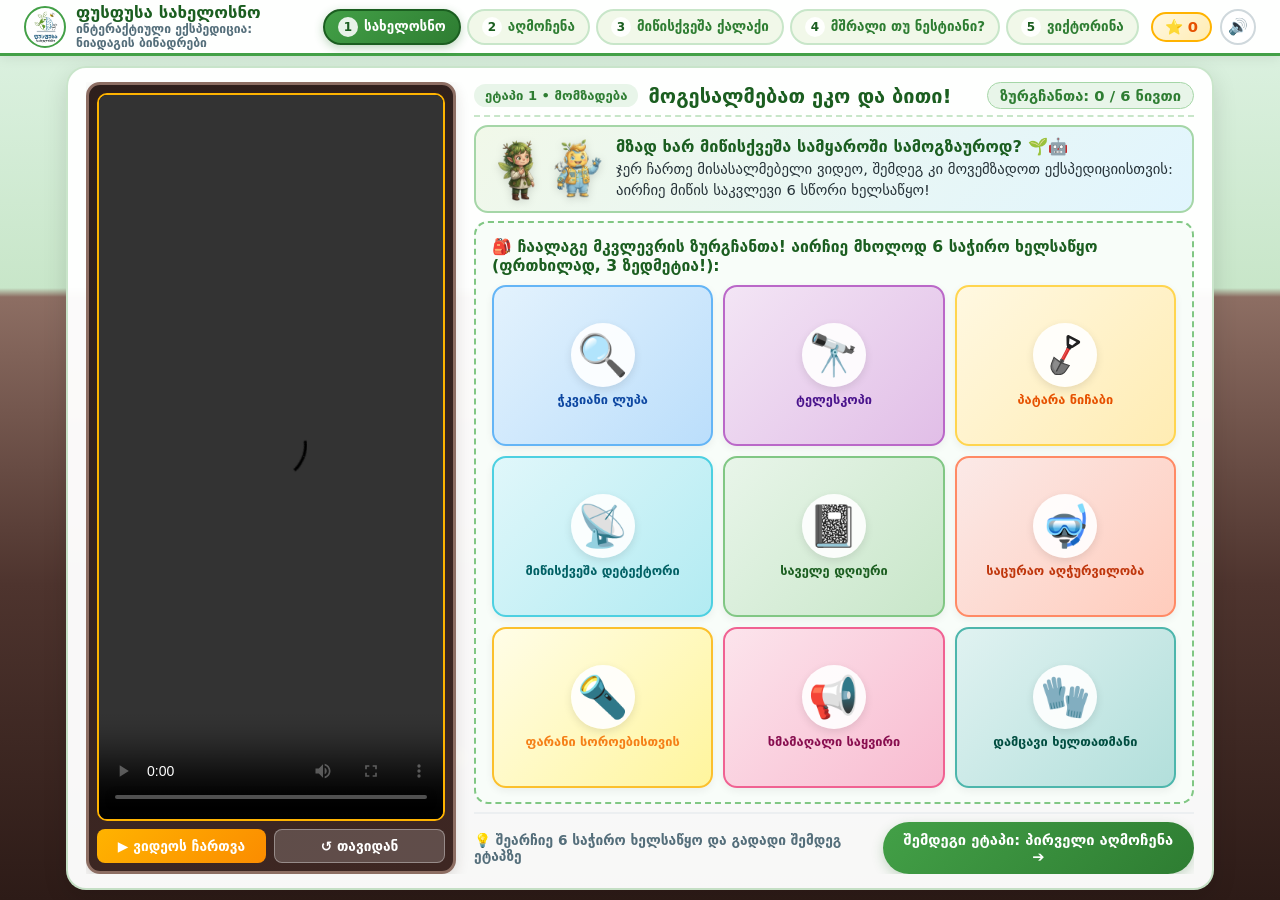
==== commit ccd16f7c: "Add files via upload" ====
--- a/index.html
+++ b/index.html
@@ -668,7 +668,7 @@
             </div>
           </div>
 
-          <div class="mascots-banner">
+          <div class="mascots-banner" id="quizMascotsBanner">
             <div class="mascot-avatars">
               <img src="დედამიწა.png" alt="ეკო" class="mascot-img" />
               <img src="ტექნოლოგია.png" alt="ბითი" class="mascot-img" />
@@ -676,7 +676,7 @@
             <div class="mascot-speech">
               <h3>🏆 შეამოწმე შენი ცოდნა ეკოსა და ბითისთან ერთად!</h3>
               <p id="quizHelperText">
-                უპასუხე 6 შეკითხვას ვიდეოების შინაარსიდან და მიიღე „ნიადაგის ნორჩი მკვლევრის“ საპატიო სიგელი!
+                უპასუხე 6 შეკითხვას ვიდეოების შინაარსიდან და მიიღე დასაბეჭდი სერთიფიკატი — „ნიადაგის ბინადრების მკვლევარები“!
               </p>
             </div>
           </div>
@@ -689,25 +689,62 @@
             </div>
           </div>
 
-          <!-- Final Certificate -->
+          <!-- Final Printable Certificate -->
           <div class="certificate-card" id="certificateCard">
-            <div class="cert-mascots">
-              <img src="დედამიწა.png" alt="ეკო" />
-              <img src="logo.png" alt="ფუსფუსა სახელოსნო" class="cert-logo" />
-              <img src="ტექნოლოგია.png" alt="ბითი" />
-            </div>
-            <h2 style="color: #1b5e20; font-size: 1.5rem; margin-bottom: 8px;">
-              🎉 გილოცავთ! შენ გახდი „ნიადაგის ნორჩი მკვლევარი“!
-            </h2>
-            <p style="font-size: 1rem; color: #37474f; max-width: 580px; margin: 0 auto 12px;">
-              შენ ეკოსა და ბითისთან ერთად წარმატებით გამოიკვლიე მიწისქვეშა ქალაქი, გაიცანი მისი ბინადრები და შეისწავლე მათი საცხოვრებელი გარემო!
-            </p>
-            <div style="font-size: 1.25rem; font-weight: 800; color: #e65100; margin-bottom: 14px;">
-              დაგროვებული ვარსკვლავები: ⭐ <span id="finalStarScore">0</span>
-            </div>
-            <button class="nav-action-btn next-btn" onclick="restartAdventure()">
-              🔄 თავგადასავლის თავიდან დაწყება
-            </button>
+            <div class="cert-print-border">
+              <div class="cert-mascots">
+                <img src="დედამიწა.png" alt="ეკო" />
+                <div class="cert-header-titles">
+                  <div class="cert-logo-row">
+                    <img src="logo.png" alt="ფუსფუსა სახელოსნოს ლოგო" class="cert-logo" />
+                  </div>
+                  <h2 class="cert-main-title">სერთიფიკატი</h2>
+                  <div class="cert-badge-title">🏆 „ნიადაგის ბინადრების მკვლევარები“</div>
+                </div>
+                <img src="ტექნოლოგია.png" alt="ბითი" />
+              </div>
+
+              <div class="cert-recipient-box">
+                <label for="certStudentName" class="cert-recipient-label">გადაეცემა ნორჩ მკვლევარს (სახელი და გვარი ან კლასი):</label>
+                <input
+                  type="text"
+                  id="certStudentName"
+                  class="cert-name-input"
+                  placeholder="ჩაწერე სახელი და გვარი..."
+                  autocomplete="off"
+                />
+              </div>
+
+              <p class="cert-body-text">
+                ეკოსა და ბითისთან ერთად „მიწისქვეშა ქალაქის“ წარმატებით გამოკვლევისთვის, ნიადაგის ბინადრების გაცნობისა და მათი საცხოვრებელი გარემოს შესწავლისთვის!
+              </p>
+
+              <div class="cert-footer-meta">
+                <div class="cert-sign-col">
+                  <strong>ეკო და ბითი</strong>
+                  <span>ფუსფუსა სახელოსნოს მეგზურები</span>
+                </div>
+                <div class="cert-stars-seal">
+                  ⭐ დაგროვებული ვარსკვლავები: <span id="finalStarScore">0</span>
+                </div>
+                <div class="cert-sign-col">
+                  <strong id="certDateText"></strong>
+                  <span>გაცემის თარიღი</span>
+                </div>
+              </div>
+            </div>
+
+            <div class="cert-actions-bar no-print">
+              <button class="nav-action-btn download-cert-btn" onclick="downloadCertificateImage()">
+                📥 სერთიფიკატის ჩამოტვირთვა
+              </button>
+              <button class="nav-action-btn print-cert-btn" onclick="printCertificate()">
+                🖨️ დაბეჭდვა
+              </button>
+              <button class="nav-action-btn prev-btn" onclick="restartAdventure()">
+                🔄 თავიდან დაწყება
+              </button>
+            </div>
           </div>
 
           <div class="stage-footer-nav">
--- a/style.css
+++ b/style.css
@@ -1522,9 +1522,9 @@
   display: none;
   text-align: center;
   background: linear-gradient(135deg, #fffde7 0%, #e8f5e9 100%);
-  border: 4px double #43a047;
+  border: 3px solid #2e7d32;
   border-radius: var(--radius-lg);
-  padding: 20px 24px;
+  padding: 10px 14px;
   box-shadow: var(--shadow-soft);
 }
 
@@ -1532,25 +1532,286 @@
   display: block;
 }
 
+.cert-print-border {
+  border: 2px dashed #66bb6a;
+  border-radius: var(--radius-md);
+  padding: 12px 18px;
+  background: rgba(255, 255, 255, 0.72);
+}
+
 .cert-mascots {
   display: flex;
   align-items: center;
+  justify-content: space-between;
+  gap: 14px;
+  margin-bottom: 8px;
+}
+
+.cert-mascots img {
+  width: 64px;
+  height: 74px;
+  object-fit: contain;
+  flex-shrink: 0;
+}
+
+.cert-header-titles {
+  flex: 1;
+  text-align: center;
+}
+
+.cert-logo-row {
+  display: flex;
+  align-items: center;
   justify-content: center;
-  gap: 18px;
+  gap: 8px;
+  margin-bottom: 4px;
+}
+
+.cert-mascots .cert-logo {
+  width: 44px;
+  height: 44px;
+  border-radius: 50%;
+  border: 2px solid #2e7d32;
+  object-fit: cover;
+  background: #ffffff;
+  box-shadow: 0 2px 6px rgba(0, 0, 0, 0.12);
+}
+
+.cert-workshop-tag {
+  display: inline-block;
+  font-size: 0.76rem;
+  font-weight: 800;
+  color: #2e7d32;
+  background: #e8f5e9;
+  border: 1px solid #a5d6a7;
+  padding: 2px 10px;
+  border-radius: 999px;
+}
+
+.cert-main-title {
+  font-size: 1.45rem;
+  font-weight: 900;
+  color: #1b5e20;
+  letter-spacing: 1px;
+  margin: 0 0 3px;
+}
+
+.cert-badge-title {
+  display: inline-block;
+  background: linear-gradient(135deg, #ffb300, #fb8c00);
+  color: #ffffff;
+  font-weight: 900;
+  font-size: 1rem;
+  padding: 4px 16px;
+  border-radius: 999px;
+  box-shadow: 0 2px 8px rgba(251, 140, 0, 0.3);
+}
+
+.cert-recipient-box {
+  margin: 8px auto;
+  max-width: 520px;
+}
+
+.cert-recipient-label {
+  display: block;
+  font-size: 0.82rem;
+  font-weight: 700;
+  color: #37474f;
+  margin-bottom: 4px;
+}
+
+.cert-name-input {
+  width: 100%;
+  text-align: center;
+  font-family: inherit;
+  font-size: 1.08rem;
+  font-weight: 800;
+  color: #1b5e20;
+  background: #ffffff;
+  border: none;
+  border-bottom: 2px solid #2e7d32;
+  border-radius: 8px 8px 0 0;
+  padding: 5px 12px;
+  outline: none;
+}
+
+.cert-name-input:focus {
+  background: #f1f8e9;
+  border-bottom-color: #fb8c00;
+}
+
+.cert-body-text {
+  font-size: 0.88rem;
+  color: #37474f;
+  max-width: 620px;
+  margin: 6px auto 8px;
+  line-height: 1.38;
+  font-weight: 600;
+}
+
+.cert-creatures-strip {
+  display: flex;
+  flex-wrap: wrap;
+  justify-content: center;
+  gap: 6px;
   margin-bottom: 10px;
 }
 
-.cert-mascots img {
-  width: 72px;
-  height: 86px;
+.cert-creature-chip {
+  display: inline-flex;
+  align-items: center;
+  gap: 4px;
+  background: #ffffff;
+  border: 1px solid #c8e6c9;
+  border-radius: 999px;
+  padding: 2px 9px;
+  font-size: 0.76rem;
+  font-weight: 700;
+  color: #2e7d32;
+}
+
+.cert-creature-chip img {
+  width: 18px;
+  height: 18px;
   object-fit: contain;
-}
-
-.cert-mascots .cert-logo {
-  width: 72px;
-  height: 72px;
   border-radius: 50%;
-  border: 2px solid var(--eco-green);
+}
+
+.cert-footer-meta {
+  display: flex;
+  align-items: center;
+  justify-content: space-between;
+  gap: 10px;
+  border-top: 1px solid #c8e6c9;
+  padding-top: 8px;
+}
+
+.cert-sign-col {
+  display: flex;
+  flex-direction: column;
+  font-size: 0.78rem;
+  color: #546e7a;
+}
+
+.cert-sign-col strong {
+  color: #1b5e20;
+  font-size: 0.86rem;
+}
+
+.cert-stars-seal {
+  background: #fff8e1;
+  border: 2px solid #ffb300;
+  color: #e65100;
+  font-weight: 900;
+  font-size: 0.92rem;
+  padding: 4px 12px;
+  border-radius: 999px;
+}
+
+.cert-actions-bar {
+  display: flex;
+  justify-content: center;
+  gap: 12px;
+  margin-top: 8px;
+}
+
+.download-cert-btn {
+  background: linear-gradient(135deg, #2e7d32, #1b5e20);
+  color: #ffffff;
+  box-shadow: 0 4px 12px rgba(27, 94, 32, 0.3);
+}
+
+.download-cert-btn:hover {
+  transform: translateY(-1px);
+  box-shadow: 0 6px 16px rgba(27, 94, 32, 0.4);
+}
+
+.print-cert-btn {
+  background: linear-gradient(135deg, #fb8c00, #ef6c00);
+  color: #ffffff;
+  box-shadow: 0 4px 12px rgba(239, 108, 0, 0.3);
+}
+
+.print-cert-btn:hover {
+  transform: translateY(-1px);
+  box-shadow: 0 6px 16px rgba(239, 108, 0, 0.4);
+}
+
+/* Print Layout for Certificate */
+@media print {
+  @page {
+    size: landscape;
+    margin: 10mm;
+  }
+
+  body {
+    background: #ffffff !important;
+    height: auto !important;
+    overflow: visible !important;
+  }
+
+  .bg-decor,
+  .top-header,
+  .stage-header-banner,
+  .mascots-banner,
+  #quizContainer,
+  .stage-footer-nav,
+  .no-print {
+    display: none !important;
+  }
+
+  .app-container,
+  .stage-section,
+  .stage-card,
+  .quiz-box {
+    display: block !important;
+    width: 100% !important;
+    max-width: 100% !important;
+    height: auto !important;
+    margin: 0 !important;
+    padding: 0 !important;
+    box-shadow: none !important;
+    border: none !important;
+    background: transparent !important;
+  }
+
+  .certificate-card {
+    display: block !important;
+    border: 6px double #2e7d32 !important;
+    padding: 20px !important;
+    background: #fffef8 !important;
+    box-shadow: none !important;
+    -webkit-print-color-adjust: exact;
+    print-color-adjust: exact;
+  }
+
+  .cert-print-border {
+    border: 2px dashed #43a047 !important;
+    padding: 24px 32px !important;
+  }
+
+  .cert-main-title {
+    font-size: 2.2rem !important;
+  }
+
+  .cert-badge-title {
+    font-size: 1.35rem !important;
+    padding: 6px 24px !important;
+  }
+
+  .cert-name-input {
+    font-size: 1.4rem !important;
+    background: transparent !important;
+  }
+
+  .cert-name-input::placeholder {
+    color: transparent !important;
+  }
+
+  .cert-body-text {
+    font-size: 1.08rem !important;
+    margin: 14px auto !important;
+  }
 }
 
 /* Footer Nav Buttons inside Stage */
@@ -1594,3 +1855,339 @@
   background: #eceff1;
   color: #37474f;
 }
+
+/* ==================== RESPONSIVE: TABLET & SMARTPHONE ==================== */
+@media (max-width: 960px) {
+  html,
+  body {
+    height: auto;
+    min-height: 100dvh;
+    width: 100%;
+    overflow-x: hidden;
+    overflow-y: auto;
+  }
+
+  .app-header {
+    height: auto;
+    padding: 8px 12px;
+    flex-wrap: wrap;
+    gap: 8px;
+    position: sticky;
+    top: 0;
+  }
+
+  .brand-box {
+    flex: 1;
+    min-width: 180px;
+  }
+
+  .brand-logo {
+    width: 36px;
+    height: 36px;
+  }
+
+  .brand-title h1 {
+    font-size: 0.96rem;
+  }
+
+  .brand-title p {
+    font-size: 0.7rem;
+  }
+
+  .header-controls {
+    order: 2;
+  }
+
+  .stage-nav {
+    order: 3;
+    width: 100%;
+    overflow-x: auto;
+    padding-bottom: 4px;
+    justify-content: flex-start;
+    -webkit-overflow-scrolling: touch;
+    scrollbar-width: none;
+  }
+
+  .stage-nav::-webkit-scrollbar {
+    display: none;
+  }
+
+  .stage-btn {
+    padding: 5px 11px;
+    font-size: 0.78rem;
+    flex-shrink: 0;
+  }
+
+  .main-container {
+    padding: 8px 10px 20px;
+    height: auto;
+    overflow: visible;
+  }
+
+  .stage-card {
+    padding: 12px;
+    overflow: visible;
+    height: auto;
+  }
+
+  .split-grid {
+    grid-template-columns: 1fr;
+    gap: 14px;
+    overflow: visible;
+    height: auto;
+  }
+
+  .video-panel {
+    height: auto;
+    max-width: 420px;
+    width: 100%;
+    margin: 0 auto;
+  }
+
+  .video-frame-wrapper {
+    max-height: 340px;
+    aspect-ratio: 9 / 12;
+  }
+
+  .stage-right-col {
+    height: auto;
+    overflow: visible;
+    gap: 12px;
+  }
+
+  .stage-header-banner {
+    flex-wrap: wrap;
+    gap: 6px;
+  }
+
+  .stage-header-banner h2 {
+    font-size: 1.08rem;
+  }
+
+  .mascots-banner {
+    padding: 8px 10px;
+    gap: 10px;
+  }
+
+  .mascot-img {
+    width: 42px;
+    height: 50px;
+  }
+
+  .mascot-speech h3 {
+    font-size: 0.94rem;
+  }
+
+  .mascot-speech p {
+    font-size: 0.85rem;
+  }
+
+  /* Stage 1 Tools Grid on Mobile */
+  .tools-selector {
+    padding: 10px;
+  }
+
+  .tool-options {
+    grid-template-columns: repeat(3, 1fr);
+    grid-template-rows: auto;
+    gap: 8px;
+  }
+
+  .tool-card-btn {
+    padding: 8px 6px;
+    min-height: 98px;
+  }
+
+  .tool-card-btn .tool-emoji {
+    width: 48px;
+    height: 48px;
+    font-size: 1.9rem;
+  }
+
+  .tool-card-btn strong {
+    font-size: 0.74rem;
+  }
+
+  .tool-card-btn.correct-tool .tool-meta span,
+  .tool-card-btn.wrong-tool .tool-meta span {
+    font-size: 0.72rem;
+    padding: 2px 4px;
+  }
+
+  /* Stage 2 Scanner + Diary on Mobile */
+  .scanner-diary-grid {
+    grid-template-columns: 1fr;
+    gap: 12px;
+  }
+
+  .scanner-scene {
+    height: 300px;
+    min-height: 300px;
+  }
+
+  .scanner-hotspot {
+    width: 54px;
+    height: 54px;
+  }
+
+  .spot-creature .creature-emoji {
+    font-size: 1.45rem;
+  }
+
+  .spot-creature .creature-label {
+    font-size: 0.62rem;
+    padding: 1px 4px;
+  }
+
+  .field-diary-card {
+    height: auto;
+  }
+
+  .diary-entries-list {
+    grid-template-rows: repeat(10, auto);
+    gap: 4px;
+  }
+
+  .diary-line {
+    padding: 5px 8px;
+  }
+
+  /* Stage 3 Underground City on Mobile */
+  .visual-only-tray {
+    gap: 8px;
+    padding: 8px;
+  }
+
+  .visual-token {
+    width: 46px;
+    height: 46px;
+    font-size: 1.65rem;
+  }
+
+  .worm-token-img {
+    width: 32px;
+    height: 32px;
+  }
+
+  .city-photo-board {
+    height: 270px;
+    min-height: 270px;
+  }
+
+  .placed-animal-pill {
+    width: 44px;
+    height: 44px;
+    font-size: 1.6rem;
+  }
+
+  /* Stage 4 Weather Simulator on Mobile */
+  .weather-controls-bar {
+    grid-template-columns: 1fr;
+    gap: 8px;
+  }
+
+  .weather-sim-scene {
+    height: 320px;
+    min-height: 320px;
+  }
+
+  .weather-state-pill {
+    font-size: 0.72rem;
+    padding: 4px 9px;
+    right: 10px;
+    left: 10px;
+    text-align: center;
+  }
+
+  .sim-creature-spot {
+    padding: 5px 9px;
+    border-radius: 12px;
+    gap: 5px;
+  }
+
+  .sim-c-avatar {
+    font-size: 1.45rem;
+  }
+
+  .sim-c-name {
+    font-size: 0.74rem;
+  }
+
+  /* Stage 5 Quiz & Certificate on Mobile */
+  .quiz-question-card {
+    padding: 14px;
+  }
+
+  .quiz-question-card h3 {
+    font-size: 1.02rem;
+  }
+
+  .quiz-opt-btn {
+    padding: 10px 12px;
+    font-size: 0.9rem;
+  }
+
+  .cert-print-border {
+    padding: 10px 12px;
+  }
+
+  .cert-mascots {
+    gap: 8px;
+  }
+
+  .cert-mascots img {
+    width: 48px;
+    height: 56px;
+  }
+
+  .cert-main-title {
+    font-size: 1.2rem;
+  }
+
+  .cert-badge-title {
+    font-size: 0.84rem;
+    padding: 4px 12px;
+  }
+
+  .cert-footer-meta {
+    flex-direction: column;
+    gap: 8px;
+  }
+
+  .cert-actions-bar {
+    flex-wrap: wrap;
+  }
+
+  .stage-footer-nav {
+    flex-wrap: wrap;
+    gap: 8px;
+  }
+
+  .nav-action-btn {
+    padding: 8px 14px;
+    font-size: 0.84rem;
+    flex: 1;
+    justify-content: center;
+  }
+}
+
+@media (max-width: 480px) {
+  .tool-options {
+    grid-template-columns: repeat(2, 1fr);
+  }
+
+  .scanner-scene {
+    height: 260px;
+    min-height: 260px;
+  }
+
+  .city-photo-board {
+    height: 230px;
+    min-height: 230px;
+  }
+
+  .weather-sim-scene {
+    height: 280px;
+    min-height: 280px;
+  }
+}
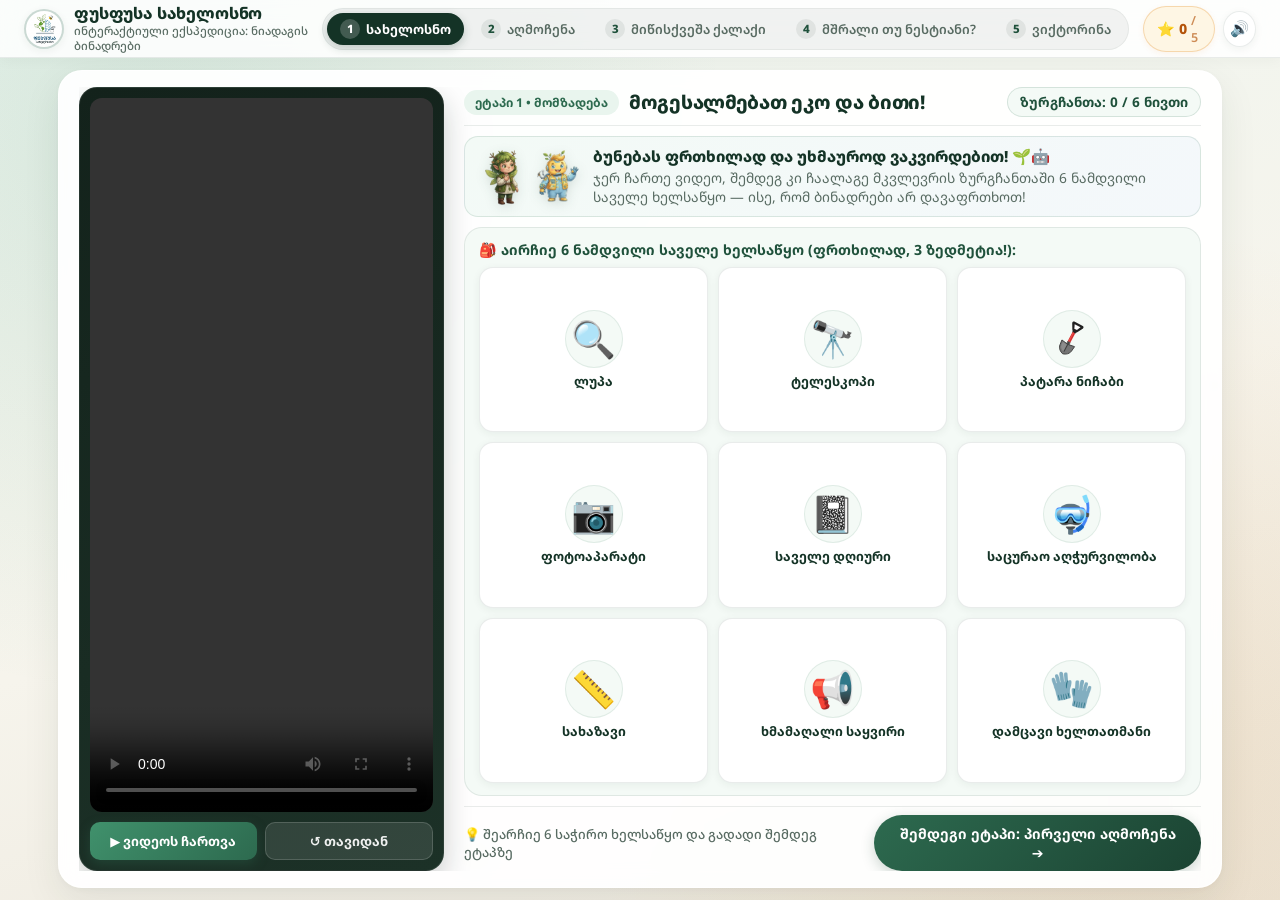
==== commit 6a88336e: "Add files via upload" ====
--- a/index.html
+++ b/index.html
@@ -4,6 +4,9 @@
   <meta charset="UTF-8" />
   <meta name="viewport" content="width=device-width, initial-scale=1.0" />
   <title>ფუსფუსა სახელოსნო — ნიადაგის ბინადრები</title>
+  <link rel="preconnect" href="https://fonts.googleapis.com" />
+  <link rel="preconnect" href="https://fonts.gstatic.com" crossorigin />
+  <link href="https://fonts.googleapis.com/css2?family=Noto+Sans+Georgian:wght@400;500;600;700;800;900&display=swap" rel="stylesheet" />
   <link rel="stylesheet" href="style.css" />
 </head>
 <body>
@@ -40,8 +43,9 @@
 
     <div class="header-controls">
       <div class="score-pill" title="დაგროვებული ვარსკვლავები">
-        <span>⭐</span>
+        <span class="star-emoji">⭐</span>
         <span id="starCount">0</span>
+        <span class="star-max">/ 5</span>
       </div>
       <button class="icon-btn" id="soundToggleBtn" onclick="toggleSound()" title="ხმოვანი ეფექტების ჩართვა/გამორთვა">
         🔊
@@ -83,9 +87,9 @@
                 <img src="ტექნოლოგია.png" alt="ბითი" class="mascot-img" />
               </div>
               <div class="mascot-speech">
-                <h3>მზად ხარ მიწისქვეშა სამყაროში სამოგზაუროდ? 🌱🤖</h3>
+                <h3>ბუნებას ფრთხილად და უხმაუროდ ვაკვირდებით! 🌱🤖</h3>
                 <p id="stage1Speech">
-                  ჯერ ჩართე მისასალმებელი ვიდეო, შემდეგ კი მოვემზადოთ ექსპედიციისთვის: აირჩიე მიწის საკვლევი 6 სწორი ხელსაწყო!
+                  ჯერ ჩართე ვიდეო, შემდეგ კი ჩაალაგე მკვლევრის ზურგჩანთაში 6 ნამდვილი საველე ხელსაწყო — ისე, რომ ბინადრები არ დავაფრთხოთ!
                 </p>
               </div>
             </div>
@@ -93,14 +97,14 @@
             <!-- Interactive Explorer Backpack Tool Selection with Distractors -->
             <div class="tools-selector">
               <div class="section-mini-header">
-                <h4>🎒 ჩაალაგე მკვლევრის ზურგჩანთა! აირჩიე მხოლოდ 6 საჭირო ხელსაწყო (ფრთხილად, 3 ზედმეტია!):</h4>
+                <h4>🎒 აირჩიე 6 ნამდვილი საველე ხელსაწყო (ფრთხილად, 3 ზედმეტია!):</h4>
               </div>
               <div class="tool-options">
                 <button class="tool-card-btn" onclick="selectExplorerTool(this, 'lupa')">
                   <span class="tool-emoji">🔍</span>
                   <div class="tool-meta">
-                    <strong>ჭკვიანი ლუპა</strong>
-                    <span>პატარა ბინადრების გასადიდებლად!</span>
+                    <strong>ლუპა</strong>
+                    <span>პატარა ბინადრების ახლოდან დასაკვირვებლად!</span>
                   </div>
                   <span class="tool-badge"></span>
                 </button>
@@ -134,16 +138,16 @@
                   </span>
                   <div class="tool-meta">
                     <strong>პატარა ნიჩაბი</strong>
-                    <span>მიწის ფრთხილად გასათხრელად!</span>
+                    <span>მიწის ფრთხილად გადასაწევად!</span>
                   </div>
                   <span class="tool-badge"></span>
                 </button>
 
-                <button class="tool-card-btn" onclick="selectExplorerTool(this, 'detector')">
-                  <span class="tool-emoji">📡</span>
+                <button class="tool-card-btn" onclick="selectExplorerTool(this, 'camera')">
+                  <span class="tool-emoji">📷</span>
                   <div class="tool-meta">
-                    <strong>მიწისქვეშა დეტექტორი</strong>
-                    <span>სოროებისა და ხმების საპოვნელად!</span>
+                    <strong>ფოტოაპარატი</strong>
+                    <span>ბინადრების შორიდან გადასაღებად!</span>
                   </div>
                   <span class="tool-badge"></span>
                 </button>
@@ -161,16 +165,16 @@
                   <span class="tool-emoji">🤿</span>
                   <div class="tool-meta">
                     <strong>საცურაო აღჭურვილობა</strong>
-                    <span>წყალში საცურაოდაა, მიწაში არა!</span>
+                    <span>წყალში საცურაოდაა, მიწაზე არა!</span>
                   </div>
                   <span class="tool-badge"></span>
                 </button>
 
-                <button class="tool-card-btn" onclick="selectExplorerTool(this, 'flashlight')">
-                  <span class="tool-emoji">🔦</span>
+                <button class="tool-card-btn" onclick="selectExplorerTool(this, 'ruler')">
+                  <span class="tool-emoji">📏</span>
                   <div class="tool-meta">
-                    <strong>ფარანი სოროებისთვის</strong>
-                    <span>ბნელი გვირაბების გასანათებლად!</span>
+                    <strong>სახაზავი</strong>
+                    <span>ბინადრებისა და ნაკვალევის გასაზომად!</span>
                   </div>
                   <span class="tool-badge"></span>
                 </button>
@@ -241,9 +245,9 @@
                 <img src="ტექნოლოგია.png" alt="ბითი" class="mascot-img" />
               </div>
               <div class="mascot-speech">
-                <h3>🔍 მისია: გამოიყენე ბითის სკანერი!</h3>
+                <h3>🔍 ნიადაგი ცოცხალი სამყაროა — ყველას თავისი საქმე აქვს!</h3>
                 <p>
-                  უყურე ვიდეოს, შემდეგ კი დააწკაპუნე ნიადაგზე მანათობელ წერტილებს (<strong>?</strong>), რათა აღმოაჩინო მიწაში დამალული 10 ბინადარი!
+                  უყურე ვიდეოს, შემდეგ კი დააწკაპუნე მანათობელ წერტილებს (<strong>?</strong>) და აღმოაჩინე ნიადაგის 10 ნამდვილი ბინადარი!
                 </p>
               </div>
             </div>
@@ -254,8 +258,9 @@
                 <div class="grass-strip"></div>
                 <div class="scanner-lens" id="scannerLens"></div>
 
-                <!-- 10 Hotspots -->
-                <div class="scanner-hotspot" style="top: 34%; left: 86%;" onclick="discoverCreature(this, 0)">
+                <!-- 10 Hotspots placed at biologically accurate soil layers -->
+                <!-- Soft Soil & Roots Layer -->
+                <div class="scanner-hotspot" style="top: 50%; left: 87%;" onclick="discoverCreature(this, 0)">
                   <span class="spot-question">?</span>
                   <div class="spot-creature">
                     <span class="creature-emoji"><img src="ჭიაყელა.jpg" alt="ჭიაყელა" class="worm-photo-icon" /></span>
@@ -263,7 +268,8 @@
                   </div>
                 </div>
 
-                <div class="scanner-hotspot" style="top: 25%; left: 14%;" onclick="discoverCreature(this, 1)">
+                <!-- Surface & Leaf Litter Layer -->
+                <div class="scanner-hotspot" style="top: 25%; left: 13%;" onclick="discoverCreature(this, 1)">
                   <span class="spot-question">?</span>
                   <div class="spot-creature">
                     <span class="creature-emoji">🐌</span>
@@ -271,7 +277,8 @@
                   </div>
                 </div>
 
-                <div class="scanner-hotspot" style="top: 52%; left: 46%;" onclick="discoverCreature(this, 2)">
+                <!-- Soft Soil & Roots Layer -->
+                <div class="scanner-hotspot" style="top: 52%; left: 42%;" onclick="discoverCreature(this, 2)">
                   <span class="spot-question">?</span>
                   <div class="spot-creature">
                     <span class="creature-emoji">🐜</span>
@@ -279,7 +286,8 @@
                   </div>
                 </div>
 
-                <div class="scanner-hotspot" style="top: 80%; left: 18%;" onclick="discoverCreature(this, 3)">
+                <!-- Soft Soil & Roots Layer -->
+                <div class="scanner-hotspot" style="top: 54%; left: 65%;" onclick="discoverCreature(this, 3)">
                   <span class="spot-question">?</span>
                   <div class="spot-creature">
                     <span class="creature-emoji">🐛</span>
@@ -287,7 +295,8 @@
                   </div>
                 </div>
 
-                <div class="scanner-hotspot" style="top: 80%; left: 82%;" onclick="discoverCreature(this, 4)">
+                <!-- Deep Underground Burrow Layer -->
+                <div class="scanner-hotspot" style="top: 80%; left: 72%;" onclick="discoverCreature(this, 4)">
                   <span class="spot-question">?</span>
                   <div class="spot-creature">
                     <span class="creature-emoji"><img src="თხუნელა.png" alt="თხუნელა" class="worm-photo-icon" /></span>
@@ -295,12 +304,13 @@
                   </div>
                 </div>
 
-                <div class="scanner-hotspot" style="top: 54%; left: 18%;" onclick="discoverCreature(this, 5)">
+                <!-- Upper Soil / Under Leaves Layer -->
+                <div class="scanner-hotspot" style="top: 50%; left: 16%;" onclick="discoverCreature(this, 5)">
                   <span class="spot-question">?</span>
                   <div class="spot-creature">
                     <span class="creature-emoji">
                       <svg viewBox="0 0 64 40" width="32" height="22" aria-hidden="true">
-                        <!-- Millipede / Centipede Legs -->
+                        <!-- Millipede Legs -->
                         <g stroke="#5d4037" stroke-width="2" stroke-linecap="round">
                           <line x1="12" y1="24" x2="9" y2="34"/><line x1="15" y1="24" x2="14" y2="34"/>
                           <line x1="22" y1="23" x2="20" y2="33"/><line x1="25" y1="23" x2="24" y2="33"/>
@@ -324,23 +334,26 @@
                   </div>
                 </div>
 
-                <div class="scanner-hotspot" style="top: 55%; left: 74%;" onclick="discoverCreature(this, 6)">
-                  <span class="spot-question">?</span>
-                  <div class="spot-creature">
-                    <span class="creature-emoji">🦗</span>
-                    <span class="creature-label">მიწის კალია / კოკორი</span>
-                  </div>
-                </div>
-
-                <div class="scanner-hotspot" style="top: 27%; left: 39%;" onclick="discoverCreature(this, 7)">
-                  <span class="spot-question">?</span>
-                  <div class="spot-creature">
-                    <span class="creature-emoji">🐍</span>
-                    <span class="creature-label">მიწის მცოცავი გველი</span>
-                  </div>
-                </div>
-
-                <div class="scanner-hotspot" style="top: 78%; left: 50%;" onclick="discoverCreature(this, 8)">
+                <!-- Surface & Loose Soil Layer -->
+                <div class="scanner-hotspot" style="top: 25%; left: 62%;" onclick="discoverCreature(this, 6)">
+                  <span class="spot-question">?</span>
+                  <div class="spot-creature">
+                    <span class="creature-emoji"><img src="ხოჭო.png" alt="მინდვრის ხოჭო" class="worm-photo-icon" /></span>
+                    <span class="creature-label">მინდვრის ხოჭო</span>
+                  </div>
+                </div>
+
+                <!-- Surface / Sunny Crevices Layer (Reptile) -->
+                <div class="scanner-hotspot" style="top: 25%; left: 37%;" onclick="discoverCreature(this, 7)">
+                  <span class="spot-question">?</span>
+                  <div class="spot-creature">
+                    <span class="creature-emoji">🦎</span>
+                    <span class="creature-label">ხვლიკი</span>
+                  </div>
+                </div>
+
+                <!-- Deep Underground Burrow Layer -->
+                <div class="scanner-hotspot" style="top: 80%; left: 30%;" onclick="discoverCreature(this, 8)">
                   <span class="spot-question">?</span>
                   <div class="spot-creature">
                     <span class="creature-emoji">🐭</span>
@@ -348,11 +361,12 @@
                   </div>
                 </div>
 
-                <div class="scanner-hotspot" style="top: 26%; left: 63%;" onclick="discoverCreature(this, 9)">
-                  <span class="spot-question">?</span>
-                  <div class="spot-creature">
-                    <span class="creature-emoji">🕷️</span>
-                    <span class="creature-label">მიწის ობობა</span>
+                <!-- Surface & Leaf Litter Layer -->
+                <div class="scanner-hotspot" style="top: 25%; left: 86%;" onclick="discoverCreature(this, 9)">
+                  <span class="spot-question">?</span>
+                  <div class="spot-creature">
+                    <span class="creature-emoji">🦔</span>
+                    <span class="creature-label">ზღარბი</span>
                   </div>
                 </div>
               </div>
@@ -425,36 +439,69 @@
                 <h2>ვინ სად ცხოვრობს?</h2>
               </div>
               <div class="stage-progress-counter">
-                <span id="cityPlacedCount">0</span> / 7
-              </div>
-            </div>
-
-            <!-- Purely Visual Draggable Animal Tokens (Shuffled Order) -->
+                <span id="cityPlacedCount">0</span> / 12
+              </div>
+            </div>
+
+            <!-- Visual Draggable Animal Tokens (12 Real Inhabitants across 3 Floors) -->
             <div class="animal-tray visual-only-tray" id="cityAnimalTray">
-              <div class="animal-token visual-token" draggable="true" data-animal="mole" title="თხუნელა" ondragstart="dragCityAnimal(event, 'mole')" onclick="selectCityAnimal(this, 'mole')">
+              <div class="animal-token visual-token" draggable="true" data-animal="mole" data-tooltip="თხუნელა" aria-label="თხუნელა" ondragstart="dragCityAnimal(event, 'mole')" onclick="selectCityAnimal(this, 'mole')">
                 <span><img src="თხუნელა.png" alt="თხუნელა" class="worm-token-img" /></span>
               </div>
-              <div class="animal-token visual-token" draggable="true" data-animal="snail" title="ლოკოკინა" ondragstart="dragCityAnimal(event, 'snail')" onclick="selectCityAnimal(this, 'snail')">
+              <div class="animal-token visual-token" draggable="true" data-animal="snail" data-tooltip="ლოკოკინა" aria-label="ლოკოკინა" ondragstart="dragCityAnimal(event, 'snail')" onclick="selectCityAnimal(this, 'snail')">
                 <span>🐌</span>
               </div>
-              <div class="animal-token visual-token" draggable="true" data-animal="ants" title="ჭიანჭველა" ondragstart="dragCityAnimal(event, 'ants')" onclick="selectCityAnimal(this, 'ants')">
+              <div class="animal-token visual-token" draggable="true" data-animal="ants" data-tooltip="ჭიანჭველა" aria-label="ჭიანჭველა" ondragstart="dragCityAnimal(event, 'ants')" onclick="selectCityAnimal(this, 'ants')">
                 <span>🐜</span>
               </div>
-              <div class="animal-token visual-token" draggable="true" data-animal="mouse" title="მინდვრის თაგვი" ondragstart="dragCityAnimal(event, 'mouse')" onclick="selectCityAnimal(this, 'mouse')">
+              <div class="animal-token visual-token" draggable="true" data-animal="fox" data-tooltip="მელა" aria-label="მელა" ondragstart="dragCityAnimal(event, 'fox')" onclick="selectCityAnimal(this, 'fox')">
+                <span>🦊</span>
+              </div>
+              <div class="animal-token visual-token" draggable="true" data-animal="beetle" data-tooltip="მინდვრის ხოჭო" aria-label="მინდვრის ხოჭო" ondragstart="dragCityAnimal(event, 'beetle')" onclick="selectCityAnimal(this, 'beetle')">
+                <span><img src="ხოჭო.png" alt="მინდვრის ხოჭო" class="worm-token-img" /></span>
+              </div>
+              <div class="animal-token visual-token" draggable="true" data-animal="worm" data-tooltip="ჭიაყელა" aria-label="ჭიაყელა" ondragstart="dragCityAnimal(event, 'worm')" onclick="selectCityAnimal(this, 'worm')">
+                <span><img src="ჭიაყელა.jpg" alt="ჭიაყელა" class="worm-token-img" /></span>
+              </div>
+              <div class="animal-token visual-token" draggable="true" data-animal="lizard" data-tooltip="ხვლიკი" aria-label="ხვლიკი" ondragstart="dragCityAnimal(event, 'lizard')" onclick="selectCityAnimal(this, 'lizard')">
+                <span>🦎</span>
+              </div>
+              <div class="animal-token visual-token" draggable="true" data-animal="mouse" data-tooltip="მინდვრის თაგვი" aria-label="მინდვრის თაგვი" ondragstart="dragCityAnimal(event, 'mouse')" onclick="selectCityAnimal(this, 'mouse')">
                 <span>🐭</span>
               </div>
-              <div class="animal-token visual-token" draggable="true" data-animal="worm" title="ჭიაყელა" ondragstart="dragCityAnimal(event, 'worm')" onclick="selectCityAnimal(this, 'worm')">
-                <span><img src="ჭიაყელა.jpg" alt="ჭიაყელა" class="worm-token-img" /></span>
-              </div>
-              <div class="animal-token visual-token" draggable="true" data-animal="spider" title="მიწის ობობა" ondragstart="dragCityAnimal(event, 'spider')" onclick="selectCityAnimal(this, 'spider')">
-                <span>🕷️</span>
-              </div>
-              <div class="animal-token visual-token" draggable="true" data-animal="larva" title="ხოჭოს მატლი" ondragstart="dragCityAnimal(event, 'larva')" onclick="selectCityAnimal(this, 'larva')">
+              <div class="animal-token visual-token" draggable="true" data-animal="millipede" data-tooltip="მრავალფეხა" aria-label="მრავალფეხა" ondragstart="dragCityAnimal(event, 'millipede')" onclick="selectCityAnimal(this, 'millipede')">
+                <span>
+                  <svg viewBox="0 0 64 40" width="32" height="22" aria-hidden="true">
+                    <g stroke="#5d4037" stroke-width="2" stroke-linecap="round">
+                      <line x1="12" y1="24" x2="9" y2="34"/><line x1="15" y1="24" x2="14" y2="34"/>
+                      <line x1="22" y1="23" x2="20" y2="33"/><line x1="25" y1="23" x2="24" y2="33"/>
+                      <line x1="32" y1="22" x2="30" y2="32"/><line x1="35" y1="22" x2="34" y2="32"/>
+                      <line x1="42" y1="23" x2="40" y2="33"/><line x1="45" y1="23" x2="44" y2="33"/>
+                      <line x1="51" y1="24" x2="50" y2="34"/><line x1="54" y1="24" x2="55" y2="34"/>
+                    </g>
+                    <circle cx="13" cy="20" r="6" fill="#bf360c"/>
+                    <circle cx="22" cy="18" r="6.5" fill="#d84315"/>
+                    <circle cx="32" cy="17" r="6.5" fill="#e64a19"/>
+                    <circle cx="42" cy="18" r="6.5" fill="#d84315"/>
+                    <circle cx="51" cy="19" r="7" fill="#bf360c"/>
+                    <path d="M56 15 Q61 9 63 11" fill="none" stroke="#bf360c" stroke-width="2" stroke-linecap="round"/>
+                    <path d="M57 18 Q62 15 63 18" fill="none" stroke="#bf360c" stroke-width="2" stroke-linecap="round"/>
+                    <circle cx="53.5" cy="17.5" r="1.5" fill="#fff"/>
+                  </svg>
+                </span>
+              </div>
+              <div class="animal-token visual-token" draggable="true" data-animal="hedgehog" data-tooltip="ზღარბი" aria-label="ზღარბი" ondragstart="dragCityAnimal(event, 'hedgehog')" onclick="selectCityAnimal(this, 'hedgehog')">
+                <span>🦔</span>
+              </div>
+              <div class="animal-token visual-token" draggable="true" data-animal="badger" data-tooltip="მაჩვი" aria-label="მაჩვი" ondragstart="dragCityAnimal(event, 'badger')" onclick="selectCityAnimal(this, 'badger')">
+                <span>🦡</span>
+              </div>
+              <div class="animal-token visual-token" draggable="true" data-animal="larva" data-tooltip="ხოჭოს მატლი" aria-label="ხოჭოს მატლი" ondragstart="dragCityAnimal(event, 'larva')" onclick="selectCityAnimal(this, 'larva')">
                 <span>🐛</span>
               </div>
             </div>
 
-            <!-- Interactive 3-Column Photo Board (ქალაქი.jpg) — Visual Only -->
+            <!-- Interactive 3-Column Photo Board (ქალაქი.jpg) -->
             <div class="city-photo-board">
               <img src="ქალაქი.jpg" alt="მიწისქვეშა ქალაქის ფენები" class="city-bg-img" draggable="false" />
               <div class="city-zones-overlay">
@@ -496,6 +543,14 @@
               </div>
             </div>
 
+            <!-- Compact 1-Line Explorer's Note for Stage 3 -->
+            <div class="explorer-note-card" id="cityNoteCard">
+              <div class="explorer-note-tag">📓 მკვლევრის ჩანაწერი</div>
+              <p id="cityFeedbackText">
+                ბუნების კანონი: <strong>ვისაც როგორი სხეული აქვს, იმ სართულზე ცხოვრობს!</strong> აირჩიე ბინადარი და მოათავსე მის სართულზე.
+              </p>
+            </div>
+
             <div class="stage-footer-nav">
               <button class="nav-action-btn prev-btn" onclick="goToStage(2)">⬅ უკან</button>
               <button class="nav-action-btn next-btn" onclick="goToStage(4)">
@@ -522,128 +577,206 @@
             </div>
           </div>
 
-          <!-- Weather & Soil Moisture Simulator Column -->
+          <!-- Habitat Sorting ("Return Home") Column -->
           <div class="stage-right-col">
             <div class="stage-header-banner">
               <div class="stage-header-left">
-                <span class="stage-badge">ეტაპი 4 • სიმულატორი</span>
-                <h2>ამინდისა და ტენიანობის სიმულატორი ☀️🌧️</h2>
+                <span class="stage-badge">ეტაპი 4 • გარემო</span>
+                <h2>დააბრუნე ბინადრები თავიანთ გარემოში ☀️🌧️</h2>
               </div>
               <div class="stage-progress-counter">
-                აღმოჩენილია: <span id="sortedCount">0</span> / 7
-              </div>
-            </div>
-
-            <div class="mascots-banner">
-              <div class="mascot-avatars">
-                <img src="დედამიწა.png" alt="ეკო" class="mascot-img" />
-                <img src="ტექნოლოგია.png" alt="ბითი" class="mascot-img" />
-              </div>
-              <div class="mascot-speech">
-                <h3>☀️🌧️ შეცვალე ამინდი და დააწკაპუნე გამოჩენილ ბინადრებს!</h3>
-                <p id="sortFeedbackText">
-                  ჩართე ხან <strong>☀️ მზიანი ამინდი</strong>, ხან <strong>🌧️ წვიმიანი ამინდი</strong> და დააწკაპუნე ნიადაგში გამოჩენილ ბინადრებს!
-                </p>
-              </div>
-            </div>
-
-            <!-- Weather Mode Switcher Buttons -->
-            <div class="weather-controls-bar">
-              <button class="weather-mode-btn sun-btn active" id="btnWeatherDry" onclick="setWeatherMode('dry')">
-                <span class="w-icon">☀️</span>
-                <div>
-                  <strong>მზიანი ამინდი</strong>
-                  <span>მშრალი და ფხვიერი მიწა</span>
-                </div>
-              </button>
-              <button class="weather-mode-btn rain-btn" id="btnWeatherMoist" onclick="setWeatherMode('moist')">
-                <span class="w-icon">🌧️</span>
-                <div>
-                  <strong>წვიმიანი ამინდი</strong>
-                  <span>გრილი და ნესტიანი გარემო</span>
-                </div>
-              </button>
-            </div>
-
-            <!-- Interactive Animated Weather & Soil Scene -->
-            <div class="weather-sim-scene mode-dry" id="weatherSimScene">
-              <!-- Sky Layer -->
-              <div class="sim-sky">
-                <div class="sim-sun">☀️</div>
-                <div class="sim-clouds">
-                  <span class="cloud-icon">🌧️</span>
-                  <span class="cloud-icon">☁️</span>
-                  <span class="cloud-icon">🌧️</span>
-                </div>
-                <div class="sim-raindrops">
-                  <i></i><i></i><i></i><i></i><i></i><i></i><i></i><i></i><i></i><i></i>
-                </div>
-                <div class="weather-state-pill" id="weatherStatePill">
-                  ☀️ მიწა გამშრალი და ფხვიერია — დააწკაპუნე ბინადრებს!
-                </div>
-              </div>
-
-              <!-- Ground Surface Layer (Cracks in Dry Mode / Wet Leaves in Moist Mode) -->
-              <div class="sim-surface-decor"></div>
-
-              <!-- DRY SOIL CREATURES (Visible in Sunny Mode) -->
-              <div class="sim-creatures-layer dry-creatures-layer" id="dryCreaturesLayer">
-                <button class="sim-creature-spot" style="top: 48%; left: 24%;" data-cid="black_beetle" onclick="observeSimCreature(this, 'black_beetle')">
-                  <span class="sim-c-avatar">
-                    <svg viewBox="0 0 36 36" width="34" height="34" aria-hidden="true">
-                      <g stroke="#212121" stroke-width="2.2" stroke-linecap="round">
-                        <line x1="5" y1="13" x2="12" y2="16"/><line x1="3" y1="20" x2="11" y2="20"/><line x1="5" y1="27" x2="12" y2="24"/>
-                        <line x1="31" y1="13" x2="24" y2="16"/><line x1="33" y1="20" x2="25" y2="20"/><line x1="31" y1="27" x2="24" y2="24"/>
-                        <path d="M15 8 Q12 3 9 5" fill="none"/><path d="M21 8 Q24 3 27 5" fill="none"/>
-                      </g>
-                      <ellipse cx="18" cy="10" rx="5" ry="3.8" fill="#212121"/>
-                      <ellipse cx="18" cy="21" rx="8" ry="10" fill="#37474f" stroke="#111" stroke-width="1.5"/>
-                      <line x1="18" y1="12" x2="18" y2="30" stroke="#90a4ae" stroke-width="1.3"/>
-                    </svg>
-                  </span>
-                  <span class="sim-c-name">შავი მიწის ხოჭო</span>
-                  <span class="sim-c-check"></span>
-                </button>
-
-                <button class="sim-creature-spot" style="top: 66%; left: 53%;" data-cid="field_beetle" onclick="observeSimCreature(this, 'field_beetle')">
-                  <span class="sim-c-avatar"><img src="ხოჭო.png" alt="მინდვრის ხოჭო" class="worm-photo-icon" /></span>
-                  <span class="sim-c-name">მინდვრის ხოჭო</span>
-                  <span class="sim-c-check"></span>
-                </button>
-
-                <button class="sim-creature-spot" style="top: 52%; left: 78%;" data-cid="ants_dry" onclick="observeSimCreature(this, 'ants_dry')">
-                  <span class="sim-c-avatar">🐜</span>
-                  <span class="sim-c-name">ჭიანჭველა</span>
-                  <span class="sim-c-check"></span>
-                </button>
-              </div>
-
-              <!-- MOIST SOIL CREATURES (Visible in Rainy Mode) -->
-              <div class="sim-creatures-layer moist-creatures-layer" id="moistCreaturesLayer">
-                <button class="sim-creature-spot" style="top: 38%; left: 20%;" data-cid="snail_moist" onclick="observeSimCreature(this, 'snail_moist')">
-                  <span class="sim-c-avatar">🐌</span>
-                  <span class="sim-c-name">ლოკოკინა</span>
-                  <span class="sim-c-check"></span>
-                </button>
-
-                <button class="sim-creature-spot" style="top: 72%; left: 28%;" data-cid="worm_moist" onclick="observeSimCreature(this, 'worm_moist')">
-                  <span class="sim-c-avatar"><img src="ჭიაყელა.jpg" alt="ჭიაყელა" class="worm-photo-icon" /></span>
-                  <span class="sim-c-name">წვიმის ჭია</span>
-                  <span class="sim-c-check"></span>
-                </button>
-
-                <button class="sim-creature-spot" style="top: 48%; left: 54%;" data-cid="hedgehog_moist" onclick="observeSimCreature(this, 'hedgehog_moist')">
-                  <span class="sim-c-avatar">🦔</span>
-                  <span class="sim-c-name">ზღარბი</span>
-                  <span class="sim-c-check"></span>
-                </button>
-
-                <button class="sim-creature-spot" style="top: 72%; left: 76%;" data-cid="mouse_moist" onclick="observeSimCreature(this, 'mouse_moist')">
-                  <span class="sim-c-avatar">🐭</span>
-                  <span class="sim-c-name">მინდვრის თაგვი</span>
-                  <span class="sim-c-check"></span>
-                </button>
-              </div>
+                დაბინავებულია: <span id="sortedCount">0</span> / 10
+              </div>
+            </div>
+
+            <!-- Tray of 10 Soil Creatures to Sort (Visual Tokens — Name on Hover) -->
+            <div class="habitat-sort-tray" id="habitatSortTray">
+              <button
+                class="habitat-token"
+                draggable="true"
+                data-cid="worm_moist"
+                data-tooltip="წვიმის ჭია"
+                aria-label="წვიმის ჭია"
+                onclick="selectHabitatCreature(this, 'worm_moist')"
+                ondragstart="dragHabitatCreature(event, 'worm_moist')"
+              >
+                <span class="h-token-icon"><img src="ჭიაყელა.jpg" alt="წვიმის ჭია" class="worm-token-img" /></span>
+              </button>
+
+              <button
+                class="habitat-token"
+                draggable="true"
+                data-cid="lizard_dry"
+                data-tooltip="ხვლიკი"
+                aria-label="ხვლიკი"
+                onclick="selectHabitatCreature(this, 'lizard_dry')"
+                ondragstart="dragHabitatCreature(event, 'lizard_dry')"
+              >
+                <span class="h-token-icon">🦎</span>
+              </button>
+
+              <button
+                class="habitat-token"
+                draggable="true"
+                data-cid="snail_moist"
+                data-tooltip="ლოკოკინა"
+                aria-label="ლოკოკინა"
+                onclick="selectHabitatCreature(this, 'snail_moist')"
+                ondragstart="dragHabitatCreature(event, 'snail_moist')"
+              >
+                <span class="h-token-icon">🐌</span>
+              </button>
+
+              <button
+                class="habitat-token"
+                draggable="true"
+                data-cid="field_beetle"
+                data-tooltip="მინდვრის ხოჭო"
+                aria-label="მინდვრის ხოჭო"
+                onclick="selectHabitatCreature(this, 'field_beetle')"
+                ondragstart="dragHabitatCreature(event, 'field_beetle')"
+              >
+                <span class="h-token-icon"><img src="ხოჭო.png" alt="მინდვრის ხოჭო" class="worm-token-img" /></span>
+              </button>
+
+              <button
+                class="habitat-token"
+                draggable="true"
+                data-cid="millipede_moist"
+                data-tooltip="მრავალფეხა"
+                aria-label="მრავალფეხა"
+                onclick="selectHabitatCreature(this, 'millipede_moist')"
+                ondragstart="dragHabitatCreature(event, 'millipede_moist')"
+              >
+                <span class="h-token-icon">
+                  <svg viewBox="0 0 64 40" width="32" height="22" aria-hidden="true">
+                    <g stroke="#5d4037" stroke-width="2" stroke-linecap="round">
+                      <line x1="12" y1="24" x2="9" y2="34"/><line x1="15" y1="24" x2="14" y2="34"/>
+                      <line x1="22" y1="23" x2="20" y2="33"/><line x1="25" y1="23" x2="24" y2="33"/>
+                      <line x1="32" y1="22" x2="30" y2="32"/><line x1="35" y1="22" x2="34" y2="32"/>
+                      <line x1="42" y1="23" x2="40" y2="33"/><line x1="45" y1="23" x2="44" y2="33"/>
+                      <line x1="51" y1="24" x2="50" y2="34"/><line x1="54" y1="24" x2="55" y2="34"/>
+                    </g>
+                    <circle cx="13" cy="20" r="6" fill="#bf360c"/>
+                    <circle cx="22" cy="18" r="6.5" fill="#d84315"/>
+                    <circle cx="32" cy="17" r="6.5" fill="#e64a19"/>
+                    <circle cx="42" cy="18" r="6.5" fill="#d84315"/>
+                    <circle cx="51" cy="19" r="7" fill="#bf360c"/>
+                    <path d="M56 15 Q61 9 63 11" fill="none" stroke="#bf360c" stroke-width="2" stroke-linecap="round"/>
+                    <path d="M57 18 Q62 15 63 18" fill="none" stroke="#bf360c" stroke-width="2" stroke-linecap="round"/>
+                    <circle cx="53.5" cy="17.5" r="1.5" fill="#fff"/>
+                  </svg>
+                </span>
+              </button>
+
+              <button
+                class="habitat-token"
+                draggable="true"
+                data-cid="tortoise_dry"
+                data-tooltip="ხმელეთის კუ"
+                aria-label="ხმელეთის კუ"
+                onclick="selectHabitatCreature(this, 'tortoise_dry')"
+                ondragstart="dragHabitatCreature(event, 'tortoise_dry')"
+              >
+                <span class="h-token-icon">🐢</span>
+              </button>
+
+              <button
+                class="habitat-token"
+                draggable="true"
+                data-cid="hedgehog_moist"
+                data-tooltip="ზღარბი"
+                aria-label="ზღარბი"
+                onclick="selectHabitatCreature(this, 'hedgehog_moist')"
+                ondragstart="dragHabitatCreature(event, 'hedgehog_moist')"
+              >
+                <span class="h-token-icon">🦔</span>
+              </button>
+
+              <button
+                class="habitat-token"
+                draggable="true"
+                data-cid="ants_dry"
+                data-tooltip="ჭიანჭველა"
+                aria-label="ჭიანჭველა"
+                onclick="selectHabitatCreature(this, 'ants_dry')"
+                ondragstart="dragHabitatCreature(event, 'ants_dry')"
+              >
+                <span class="h-token-icon">🐜</span>
+              </button>
+
+              <button
+                class="habitat-token"
+                draggable="true"
+                data-cid="mouse_moist"
+                data-tooltip="მინდვრის თაგვი"
+                aria-label="მინდვრის თაგვი"
+                onclick="selectHabitatCreature(this, 'mouse_moist')"
+                ondragstart="dragHabitatCreature(event, 'mouse_moist')"
+              >
+                <span class="h-token-icon">🐭</span>
+              </button>
+
+              <button
+                class="habitat-token"
+                draggable="true"
+                data-cid="cricket_dry"
+                data-tooltip="მინდვრის ჭრიჭინა"
+                aria-label="მინდვრის ჭრიჭინა"
+                onclick="selectHabitatCreature(this, 'cricket_dry')"
+                ondragstart="dragHabitatCreature(event, 'cricket_dry')"
+              >
+                <span class="h-token-icon">🦗</span>
+              </button>
+            </div>
+
+            <!-- Two Clean Habitat Drop Zones: Dry & Loose vs. Cool & Moist -->
+            <div class="habitat-zones-grid">
+              <!-- Zone 1: Dry & Loose Soil -->
+              <div
+                class="habitat-zone zone-dry"
+                id="habitatZoneDry"
+                onclick="placeInHabitatZone(this, 'dry')"
+                ondragover="allowHabitatDrop(event, this)"
+                ondragleave="leaveHabitatDrop(this)"
+                ondrop="dropOnHabitatZone(event, this, 'dry')"
+              >
+                <div class="habitat-zone-header">
+                  <span class="hz-weather-icon">☀️</span>
+                  <div class="hz-title-box">
+                    <h3>მშრალი და ფხვიერი ნიადაგი</h3>
+                    <span>მზიანი, თბილი და ფხვიერი მიწის ზედაპირი</span>
+                  </div>
+                </div>
+                <div class="habitat-placed-list" id="habitatPlaced-dry"></div>
+              </div>
+
+              <!-- Zone 2: Cool & Moist Soil -->
+              <div
+                class="habitat-zone zone-moist"
+                id="habitatZoneMoist"
+                onclick="placeInHabitatZone(this, 'moist')"
+                ondragover="allowHabitatDrop(event, this)"
+                ondragleave="leaveHabitatDrop(this)"
+                ondrop="dropOnHabitatZone(event, this, 'moist')"
+              >
+                <div class="habitat-zone-header">
+                  <span class="hz-weather-icon">🌧️</span>
+                  <div class="hz-title-box">
+                    <h3>გრილი და ნესტიანი ნიადაგი</h3>
+                    <span>სველი ფოთლები, ნესტიანი მიწა და გრილი სოროები</span>
+                  </div>
+                </div>
+                <div class="habitat-placed-list" id="habitatPlaced-moist"></div>
+              </div>
+            </div>
+
+            <!-- Clean Explorer's Note on Last Selected/Sorted Creature -->
+            <div class="explorer-note-card" id="explorerNoteCard">
+              <div class="explorer-note-tag">📓 მკვლევრის ჩანაწერი</div>
+              <p id="sortFeedbackText">
+                აირჩიე ბინადარი ზედა ზოლიდან (ან გადაიტანე) და დააბრუნე თავის სახლში — <strong>☀️ მშრალ და ფხვიერ</strong> ან <strong>🌧️ გრილ და ნესტიან</strong> ნიადაგში!
+              </p>
             </div>
 
             <div class="stage-footer-nav">
--- a/style.css
+++ b/style.css
@@ -1,20 +1,26 @@
 :root {
-  --bg-sky: #e8f5e9;
-  --soil-top: #5d4037;
-  --soil-mid: #4e342e;
-  --soil-deep: #3e2723;
-  --soil-dark: #271815;
-  --eco-green: #43a047;
-  --eco-light: #e8f5e9;
-  --biti-yellow: #ffb300;
-  --biti-blue: #0288d1;
-  --accent-orange: #ff7043;
+  --forest-deep: #143326;
+  --forest-mid: #1f513b;
+  --eco-green: #2d6a4f;
+  --eco-bright: #40916c;
+  --eco-soft: #e9f5ee;
+  --eco-tint: #f4faf6;
+  --warm-cream: #f8f7f2;
+  --amber-main: #d97706;
+  --amber-bright: #f59e0b;
+  --amber-soft: #fef6e4;
+  --coral-error: #dc2626;
+  --coral-soft: #fef2f2;
   --card-bg: #ffffff;
-  --text-dark: #263238;
-  --text-muted: #546e7a;
-  --shadow-soft: 0 8px 24px rgba(0, 0, 0, 0.12);
-  --shadow-card: 0 4px 14px rgba(62, 39, 35, 0.15);
-  --radius-lg: 20px;
+  --text-dark: #1b2822;
+  --text-muted: #586b62;
+  --border-subtle: rgba(20, 51, 38, 0.09);
+  --border-strong: rgba(20, 51, 38, 0.16);
+  --shadow-soft: 0 14px 38px rgba(20, 51, 38, 0.08), 0 2px 8px rgba(20, 51, 38, 0.04);
+  --shadow-card: 0 6px 20px rgba(20, 51, 38, 0.08);
+  --shadow-sm: 0 2px 8px rgba(20, 51, 38, 0.06);
+  --radius-xl: 24px;
+  --radius-lg: 18px;
   --radius-md: 14px;
   --radius-sm: 10px;
 }
@@ -30,14 +36,18 @@
   height: 100vh;
   width: 100vw;
   overflow: hidden;
-  font-family: 'Segoe UI', 'Sylfaen', 'BPG Arial', system-ui, -apple-system, sans-serif;
-  background: linear-gradient(180deg, #dff3e4 0%, #c8e6c9 32%, #8d6e63 33%, #4e342e 65%, #2d1b17 100%);
+  font-family: 'Noto Sans Georgian', 'Segoe UI', system-ui, -apple-system, sans-serif;
+  background:
+    radial-gradient(circle at 12% 14%, rgba(64, 145, 108, 0.14) 0%, transparent 42%),
+    radial-gradient(circle at 88% 85%, rgba(217, 119, 6, 0.1) 0%, transparent 40%),
+    linear-gradient(165deg, #eef6f0 0%, #f6f4ec 55%, #ece7dc 100%);
   color: var(--text-dark);
   display: flex;
   flex-direction: column;
-}
-
-/* Floating decorative particles */
+  -webkit-font-smoothing: antialiased;
+}
+
+/* Subtle Organic Background Glow Particles */
 .bg-decor {
   position: fixed;
   inset: 0;
@@ -49,29 +59,30 @@
 .glow-dot {
   position: absolute;
   border-radius: 50%;
-  background: radial-gradient(circle, rgba(255, 235, 59, 0.55) 0%, rgba(255, 235, 59, 0) 70%);
-  animation: floatGlow 6s ease-in-out infinite;
+  background: radial-gradient(circle, rgba(64, 145, 108, 0.18) 0%, rgba(64, 145, 108, 0) 70%);
+  animation: floatGlow 7s ease-in-out infinite;
 }
 
 @keyframes floatGlow {
-  0%, 100% { transform: translateY(0) scale(1); opacity: 0.5; }
-  50% { transform: translateY(-10px) scale(1.15); opacity: 0.9; }
-}
-
-/* Header & Navigation (Fixed Compact Bar) */
+  0%, 100% { transform: translateY(0) scale(1); opacity: 0.45; }
+  50% { transform: translateY(-10px) scale(1.12); opacity: 0.8; }
+}
+
+/* ==================== GLASSMORPHIC HEADER & STEPPER ==================== */
 .app-header {
   flex-shrink: 0;
   z-index: 100;
-  background: rgba(255, 255, 255, 0.96);
-  backdrop-filter: blur(12px);
-  border-bottom: 3px solid var(--eco-green);
+  background: rgba(255, 255, 255, 0.86);
+  backdrop-filter: blur(16px);
+  -webkit-backdrop-filter: blur(16px);
+  border-bottom: 1px solid var(--border-subtle);
   padding: 6px 24px;
-  height: 56px;
+  height: 58px;
   display: flex;
   align-items: center;
   justify-content: space-between;
-  gap: 12px;
-  box-shadow: 0 2px 12px rgba(0, 0, 0, 0.08);
+  gap: 14px;
+  box-shadow: 0 2px 14px rgba(20, 51, 38, 0.04);
 }
 
 .brand-box {
@@ -81,31 +92,38 @@
 }
 
 .brand-logo {
-  width: 42px;
-  height: 42px;
+  width: 40px;
+  height: 40px;
   border-radius: 50%;
   object-fit: cover;
-  border: 2px solid var(--eco-green);
-  background: #fff;
+  border: 2px solid rgba(45, 106, 79, 0.25);
+  background: #ffffff;
+  box-shadow: var(--shadow-sm);
 }
 
 .brand-title h1 {
-  font-size: 1.05rem;
-  color: #1b5e20;
-  line-height: 1.1;
+  font-size: 1rem;
+  font-weight: 800;
+  color: var(--forest-deep);
+  line-height: 1.15;
+  letter-spacing: -0.01em;
 }
 
 .brand-title p {
-  font-size: 0.76rem;
+  font-size: 0.72rem;
   color: var(--text-muted);
-  font-weight: 600;
-}
-
-/* Stepper */
+  font-weight: 500;
+}
+
+/* Segmented Capsule Stepper */
 .stage-nav {
   display: flex;
   align-items: center;
-  gap: 6px;
+  gap: 4px;
+  background: rgba(20, 51, 38, 0.055);
+  padding: 4px;
+  border-radius: 999px;
+  border: 1px solid rgba(20, 51, 38, 0.06);
 }
 
 .stage-btn {
@@ -114,54 +132,66 @@
   gap: 6px;
   padding: 6px 13px;
   border-radius: 999px;
-  border: 2px solid #c8e6c9;
-  background: #f1f8e9;
-  color: #2e7d32;
-  font-weight: 700;
-  font-size: 0.84rem;
+  border: none;
+  background: transparent;
+  color: var(--text-muted);
+  font-weight: 600;
+  font-size: 0.81rem;
   cursor: pointer;
-  transition: all 0.2s ease;
+  transition: all 0.2s cubic-bezier(0.2, 0.8, 0.2, 1);
   font-family: inherit;
   white-space: nowrap;
 }
 
 .stage-btn:hover {
-  background: #e8f5e9;
-  border-color: var(--eco-green);
+  color: var(--forest-deep);
+  background: rgba(255, 255, 255, 0.65);
 }
 
 .stage-btn.active {
-  background: linear-gradient(135deg, #43a047, #2e7d32);
-  color: #fff;
-  border-color: #1b5e20;
-  box-shadow: 0 3px 10px rgba(46, 125, 50, 0.3);
+  background: var(--forest-deep);
+  color: #ffffff;
+  font-weight: 700;
+  box-shadow: 0 3px 10px rgba(20, 51, 38, 0.22);
 }
 
 .stage-btn.completed {
-  border-color: var(--biti-yellow);
-  background: #fff8e1;
-  color: #e65100;
+  background: #ffffff;
+  color: var(--eco-green);
+  font-weight: 700;
+  box-shadow: 0 1px 4px rgba(20, 51, 38, 0.07);
+}
+
+.stage-btn.completed .stage-num {
+  background: var(--eco-soft);
+  color: var(--eco-green);
 }
 
 .stage-btn.completed.active {
-  background: linear-gradient(135deg, #43a047, #2e7d32);
-  color: #fff;
+  background: var(--forest-deep);
+  color: #ffffff;
 }
 
 .stage-num {
   width: 20px;
   height: 20px;
   border-radius: 50%;
-  background: rgba(255, 255, 255, 0.88);
-  color: #1b5e20;
+  background: rgba(20, 51, 38, 0.08);
+  color: var(--forest-mid);
   display: inline-flex;
   align-items: center;
   justify-content: center;
-  font-size: 0.75rem;
+  font-size: 0.72rem;
   font-weight: 800;
-}
-
-/* Status Pill */
+  transition: all 0.2s ease;
+}
+
+.stage-btn.active .stage-num {
+  background: rgba(255, 255, 255, 0.2);
+  color: #ffffff;
+}
+
+/* Status Controls */
 .header-controls {
   display: flex;
   align-items: center;
@@ -169,41 +199,56 @@
 }
 
 .score-pill {
-  background: linear-gradient(135deg, #fff8e1, #ffecb3);
-  border: 2px solid #ffb300;
-  padding: 4px 12px;
+  background: var(--amber-soft);
+  border: 1px solid rgba(217, 119, 6, 0.25);
+  padding: 5px 13px;
   border-radius: 999px;
   font-weight: 800;
-  color: #e65100;
-  display: flex;
-  align-items: center;
-  gap: 5px;
-  font-size: 0.92rem;
+  color: #b45309;
+  display: flex;
+  align-items: center;
+  gap: 4px;
+  font-size: 0.88rem;
+  box-shadow: 0 2px 6px rgba(217, 119, 6, 0.08);
+}
+
+.score-pill .star-max {
+  font-weight: 600;
+  font-size: 0.78rem;
+  color: rgba(180, 83, 9, 0.65);
 }
 
 .icon-btn {
   width: 36px;
   height: 36px;
   border-radius: 50%;
-  border: 2px solid #cfd8dc;
-  background: #fff;
+  border: 1px solid var(--border-subtle);
+  background: #ffffff;
   cursor: pointer;
-  font-size: 1rem;
-  display: flex;
-  align-items: center;
-  justify-content: center;
-}
-
-/* Main Container — Tightly Proportioned, Zero Scroll */
+  font-size: 0.96rem;
+  display: flex;
+  align-items: center;
+  justify-content: center;
+  box-shadow: var(--shadow-sm);
+  transition: all 0.18s ease;
+}
+
+.icon-btn:hover {
+  background: var(--eco-tint);
+  border-color: var(--border-strong);
+  transform: translateY(-1px);
+}
+
+/* ==================== MAIN CONTAINER & STAGE CARD ==================== */
 .main-container {
   position: relative;
   z-index: 1;
   flex: 1;
   min-height: 0;
   width: 100%;
-  max-width: 1180px;
+  max-width: 1200px;
   margin: 0 auto;
-  padding: 10px 16px;
+  padding: 12px 18px;
   display: flex;
   flex-direction: column;
 }
@@ -217,37 +262,37 @@
 .stage-section.active {
   display: flex;
   flex-direction: column;
-  animation: fadeInStage 0.25s ease;
+  animation: fadeInStage 0.28s cubic-bezier(0.2, 0.8, 0.2, 1);
 }
 
 @keyframes fadeInStage {
-  from { opacity: 0; transform: translateY(5px); }
+  from { opacity: 0; transform: translateY(6px); }
   to { opacity: 1; transform: translateY(0); }
 }
 
-/* Stage Card */
 .stage-card {
   flex: 1;
   min-height: 0;
-  background: rgba(255, 255, 255, 0.97);
-  border-radius: var(--radius-lg);
-  padding: 14px 18px;
+  background: rgba(255, 255, 255, 0.94);
+  backdrop-filter: blur(10px);
+  border-radius: var(--radius-xl);
+  padding: 16px 20px;
   box-shadow: var(--shadow-soft);
-  border: 2px solid rgba(67, 160, 71, 0.28);
+  border: 1px solid rgba(255, 255, 255, 0.85);
   display: flex;
   flex-direction: column;
   overflow: hidden;
 }
 
-/* Stage Header Banner (Now inside right column so video gets 100% height!) */
+/* Stage Header Banner */
 .stage-header-banner {
   flex-shrink: 0;
   display: flex;
   align-items: center;
   justify-content: space-between;
   gap: 10px;
-  padding-bottom: 6px;
-  border-bottom: 2px dashed #c8e6c9;
+  padding-bottom: 8px;
+  border-bottom: 1px solid var(--border-subtle);
 }
 
 .stage-header-left {
@@ -259,68 +304,69 @@
 
 .stage-badge {
   display: inline-block;
-  background: #e8f5e9;
-  color: #2e7d32;
+  background: var(--eco-soft);
+  color: var(--eco-green);
   padding: 4px 11px;
   border-radius: 999px;
-  font-size: 0.82rem;
+  font-size: 0.76rem;
+  font-weight: 700;
+  white-space: nowrap;
+}
+
+.stage-header-banner h2 {
+  font-size: 1.18rem;
   font-weight: 800;
+  color: var(--forest-deep);
+  letter-spacing: -0.015em;
+}
+
+.stage-progress-counter {
+  font-weight: 700;
+  font-size: 0.84rem;
+  color: var(--forest-mid);
+  background: var(--eco-tint);
+  padding: 5px 12px;
+  border-radius: 999px;
+  border: 1px solid rgba(45, 106, 79, 0.16);
   white-space: nowrap;
 }
 
-.stage-header-banner h2 {
-  font-size: 1.25rem;
-  color: #1b5e20;
-}
-
-.stage-progress-counter {
-  font-weight: 800;
-  font-size: 0.92rem;
-  color: #2e7d32;
-  background: #e8f5e9;
-  padding: 4px 12px;
-  border-radius: 999px;
-  border: 1px solid #a5d6a7;
-  white-space: nowrap;
-}
-
-/* Two Column Video + Activity Layout: LARGE Video Column + Snug Right Column */
+/* Split Layout */
 .split-grid {
   flex: 1;
   min-height: 0;
   display: grid;
-  grid-template-columns: 370px 1fr;
-  gap: 18px;
+  grid-template-columns: 365px 1fr;
+  gap: 20px;
   align-items: stretch;
   overflow: hidden;
 }
 
-/* Right column inside split-grid */
 .stage-right-col {
   height: 100%;
   min-height: 0;
   display: flex;
   flex-direction: column;
   justify-content: space-between;
-  gap: 8px;
-  overflow: hidden;
-}
-
-/* Large Full-Height Vertical Video Showcase Card */
+  gap: 10px;
+  overflow: visible;
+}
+
+/* ==================== SLEEK CINEMA VIDEO PANEL ==================== */
 .video-panel {
   height: 100%;
   min-height: 0;
-  background: linear-gradient(160deg, #2e1f1c, #3e2723);
-  border-radius: var(--radius-md);
-  padding: 8px;
-  color: #fff;
-  box-shadow: var(--shadow-card);
-  border: 3px solid #8d6e63;
+  background: linear-gradient(165deg, #13221b 0%, #1c3127 100%);
+  border-radius: var(--radius-lg);
+  padding: 10px;
+  color: #ffffff;
+  box-shadow: 0 12px 28px rgba(19, 34, 27, 0.22);
+  border: 1px solid rgba(255, 255, 255, 0.08);
   display: flex;
   flex-direction: column;
   align-items: center;
   justify-content: space-between;
-  gap: 8px;
+  gap: 10px;
 }
 
 .video-frame-wrapper {
@@ -330,10 +376,10 @@
   display: flex;
   align-items: center;
   justify-content: center;
-  border-radius: 10px;
+  border-radius: 12px;
   overflow: hidden;
-  background: #000;
-  border: 2px solid var(--biti-yellow);
+  background: #0a120e;
+  box-shadow: inset 0 0 0 1px rgba(255, 255, 255, 0.08);
 }
 
 .video-frame-wrapper video {
@@ -352,18 +398,18 @@
 
 .vid-btn {
   flex: 1;
-  padding: 8px 10px;
-  border-radius: 8px;
+  padding: 9px 12px;
+  border-radius: 10px;
   border: none;
-  font-weight: 800;
+  font-weight: 700;
   font-family: inherit;
-  font-size: 0.86rem;
+  font-size: 0.82rem;
   cursor: pointer;
   display: inline-flex;
   align-items: center;
   justify-content: center;
-  gap: 5px;
-  transition: transform 0.15s;
+  gap: 6px;
+  transition: all 0.18s ease;
 }
 
 .vid-btn:hover {
@@ -371,26 +417,35 @@
 }
 
 .vid-btn.primary {
-  background: linear-gradient(135deg, #ffb300, #fb8c00);
-  color: #fff;
+  background: linear-gradient(135deg, #40916c, #2d6a4f);
+  color: #ffffff;
+  box-shadow: 0 4px 12px rgba(45, 106, 79, 0.35);
+}
+
+.vid-btn.primary:hover {
+  filter: brightness(1.08);
 }
 
 .vid-btn.secondary {
+  background: rgba(255, 255, 255, 0.1);
+  color: rgba(255, 255, 255, 0.92);
+  border: 1px solid rgba(255, 255, 255, 0.16);
+}
+
+.vid-btn.secondary:hover {
   background: rgba(255, 255, 255, 0.18);
-  color: #fff;
-  border: 1px solid rgba(255, 255, 255, 0.35);
-}
-
-/* Characters Helper Banner */
+}
+
+/* ==================== CHARACTERS HELPER BANNER ==================== */
 .mascots-banner {
   flex-shrink: 0;
   display: flex;
   align-items: center;
   gap: 12px;
-  background: linear-gradient(135deg, #f1f8e9 0%, #e1f5fe 100%);
-  border: 2px solid #a5d6a7;
+  background: linear-gradient(135deg, #f3faf6 0%, #f4f8fb 100%);
+  border: 1px solid rgba(45, 106, 79, 0.14);
   border-radius: var(--radius-md);
-  padding: 10px 14px;
+  padding: 9px 14px;
 }
 
 .mascot-avatars {
@@ -401,10 +456,10 @@
 }
 
 .mascot-img {
-  width: 54px;
-  height: 64px;
+  width: 48px;
+  height: 58px;
   object-fit: contain;
-  filter: drop-shadow(0 2px 4px rgba(0, 0, 0, 0.15));
+  filter: drop-shadow(0 3px 6px rgba(20, 51, 38, 0.14));
 }
 
 .mascot-speech {
@@ -412,43 +467,44 @@
 }
 
 .mascot-speech h3 {
-  font-size: 1.02rem;
-  color: #1b5e20;
-  margin-bottom: 3px;
+  font-size: 0.96rem;
+  font-weight: 800;
+  color: var(--forest-deep);
+  margin-bottom: 2px;
 }
 
 .mascot-speech p {
-  font-size: 0.92rem;
-  color: #263238;
+  font-size: 0.86rem;
+  color: var(--text-muted);
   line-height: 1.4;
 }
 
-/* Stage 1: Section Mini Headers */
+/* ==================== STAGE 1: CLEAN EDITORIAL TOOL CARDS ==================== */
 .section-mini-header {
   display: flex;
   align-items: center;
   justify-content: space-between;
   gap: 8px;
-  margin-bottom: 10px;
+  margin-bottom: 8px;
 }
 
 .section-mini-header h4 {
-  font-size: 0.98rem;
-  color: #1b5e20;
+  font-size: 0.88rem;
+  font-weight: 700;
+  color: var(--forest-mid);
   margin: 0;
 }
 
-/* Tool Selector in Stage 1 (9-item 3x3 Grid with Correct & Wrong States) */
 .tools-selector {
   flex: 1;
   min-height: 0;
   display: flex;
   flex-direction: column;
   justify-content: space-between;
-  background: #f8fdf9;
-  border: 2px dashed #81c784;
-  border-radius: var(--radius-md);
-  padding: 14px 16px;
+  background: var(--eco-tint);
+  border: 1px solid var(--border-subtle);
+  border-radius: var(--radius-lg);
+  padding: 12px 14px;
 }
 
 .tool-options {
@@ -462,10 +518,10 @@
 
 .tool-card-btn {
   position: relative;
-  padding: 10px 12px;
+  padding: 10px;
   border-radius: var(--radius-md);
-  border: 2px solid #cfd8dc;
-  background: #fff;
+  border: 1px solid var(--border-subtle);
+  background: #ffffff;
   cursor: pointer;
   text-align: center;
   display: flex;
@@ -473,92 +529,36 @@
   align-items: center;
   justify-content: center;
   gap: 6px;
-  transition: all 0.22s ease;
+  transition: all 0.2s cubic-bezier(0.2, 0.8, 0.2, 1);
   font-family: inherit;
-  box-shadow: 0 3px 8px rgba(0, 0, 0, 0.06);
+  box-shadow: var(--shadow-sm);
   overflow: hidden;
 }
 
-/* Vibrant Colorful Themes for Each of the 9 Tool Cards */
-.tool-card-btn:nth-child(1) {
-  background: linear-gradient(135deg, #e3f2fd 0%, #bbdefb 100%);
-  border-color: #64b5f6;
-}
-.tool-card-btn:nth-child(1) strong { color: #0d47a1; }
-
-.tool-card-btn:nth-child(2) {
-  background: linear-gradient(135deg, #f3e5f5 0%, #e1bee7 100%);
-  border-color: #ba68c8;
-}
-.tool-card-btn:nth-child(2) strong { color: #4a148c; }
-
-.tool-card-btn:nth-child(3) {
-  background: linear-gradient(135deg, #fff8e1 0%, #ffecb3 100%);
-  border-color: #ffd54f;
-}
-.tool-card-btn:nth-child(3) strong { color: #e65100; }
-
-.tool-card-btn:nth-child(4) {
-  background: linear-gradient(135deg, #e0f7fa 0%, #b2ebf2 100%);
-  border-color: #4dd0e1;
-}
-.tool-card-btn:nth-child(4) strong { color: #006064; }
-
-.tool-card-btn:nth-child(5) {
-  background: linear-gradient(135deg, #e8f5e9 0%, #c8e6c9 100%);
-  border-color: #81c784;
-}
-.tool-card-btn:nth-child(5) strong { color: #1b5e20; }
-
-.tool-card-btn:nth-child(6) {
-  background: linear-gradient(135deg, #fbe9e7 0%, #ffccbc 100%);
-  border-color: #ff8a65;
-}
-.tool-card-btn:nth-child(6) strong { color: #bf360c; }
-
-.tool-card-btn:nth-child(7) {
-  background: linear-gradient(135deg, #fffde7 0%, #fff59d 100%);
-  border-color: #fbc02d;
-}
-.tool-card-btn:nth-child(7) strong { color: #f57f17; }
-
-.tool-card-btn:nth-child(8) {
-  background: linear-gradient(135deg, #fce4ec 0%, #f8bbd0 100%);
-  border-color: #f06292;
-}
-.tool-card-btn:nth-child(8) strong { color: #880e4f; }
-
-.tool-card-btn:nth-child(9) {
-  background: linear-gradient(135deg, #e0f2f1 0%, #b2dfdb 100%);
-  border-color: #4db6ac;
-}
-.tool-card-btn:nth-child(9) strong { color: #004d40; }
-
 .tool-card-btn:hover {
-  transform: translateY(-3px) scale(1.01);
-  box-shadow: 0 6px 14px rgba(0, 0, 0, 0.12);
-  filter: brightness(1.02);
-}
-
-/* Large Icon & Small Label Before Clicking */
+  transform: translateY(-2px);
+  border-color: rgba(45, 106, 79, 0.35);
+  box-shadow: 0 8px 18px rgba(20, 51, 38, 0.09);
+}
+
 .tool-card-btn .tool-emoji {
-  font-size: 2.55rem;
-  width: 64px;
-  height: 64px;
+  font-size: 2.25rem;
+  width: 58px;
+  height: 58px;
   border-radius: 50%;
-  background: rgba(255, 255, 255, 0.9);
-  box-shadow: 0 3px 8px rgba(0, 0, 0, 0.1);
+  background: var(--eco-tint);
+  border: 1px solid rgba(45, 106, 79, 0.1);
   display: flex;
   align-items: center;
   justify-content: center;
   flex-shrink: 0;
   line-height: 1;
-  transition: all 0.22s ease;
+  transition: all 0.2s ease;
 }
 
 .tool-card-btn .tool-emoji svg {
-  width: 72%;
-  height: 72%;
+  width: 68%;
+  height: 68%;
   display: block;
 }
 
@@ -569,84 +569,89 @@
 
 .tool-card-btn strong {
   display: block;
-  font-size: 0.8rem;
-  color: #1b5e20;
-  line-height: 1.15;
-  transition: all 0.2s ease;
-}
-
-/* Explanatory subtitle hidden until clicked */
+  font-size: 0.81rem;
+  font-weight: 700;
+  color: var(--forest-deep);
+  line-height: 1.2;
+}
+
 .tool-card-btn .tool-meta span {
   display: none;
 }
 
 .tool-card-btn .tool-badge {
   position: absolute;
-  top: 6px;
-  right: 8px;
-  font-size: 1.1rem;
+  top: 7px;
+  right: 9px;
+  font-size: 0.95rem;
   font-weight: 800;
 }
 
-/* Clicked States: Turn Green or Red & Pop Up Large Explanation */
 .tool-card-btn.correct-tool {
-  background: linear-gradient(135deg, #c8e6c9 0%, #81c784 100%) !important;
-  border: 3px solid #1b5e20 !important;
-  box-shadow: 0 0 0 3px rgba(46, 125, 50, 0.25), 0 4px 12px rgba(27, 94, 32, 0.2);
+  background: linear-gradient(145deg, #ebf9f0 0%, #d8f3e3 100%);
+  border: 1.5px solid var(--eco-bright);
+  box-shadow: 0 4px 12px rgba(45, 106, 79, 0.14);
 }
 
 .tool-card-btn.wrong-tool {
-  background: linear-gradient(135deg, #ffcdd2 0%, #ef9a9a 100%) !important;
-  border: 3px solid #c62828 !important;
-  box-shadow: 0 0 0 3px rgba(198, 40, 40, 0.22);
-  animation: shakeAnim 0.4s ease;
+  background: linear-gradient(145deg, #fff5f5 0%, #fee2e2 100%);
+  border: 1.5px solid #ef4444;
+  box-shadow: 0 4px 12px rgba(220, 38, 38, 0.12);
+  animation: shakeAnim 0.38s ease;
 }
 
 .tool-card-btn.correct-tool .tool-emoji,
 .tool-card-btn.wrong-tool .tool-emoji {
-  width: 40px;
-  height: 40px;
-  font-size: 1.5rem;
+  width: 36px;
+  height: 36px;
+  font-size: 1.35rem;
+  background: rgba(255, 255, 255, 0.85);
 }
 
 .tool-card-btn.correct-tool strong {
-  color: #0d3b10 !important;
-  font-size: 0.82rem;
+  color: var(--forest-deep);
+  font-size: 0.78rem;
 }
 
 .tool-card-btn.wrong-tool strong {
-  color: #7f0000 !important;
-  font-size: 0.82rem;
+  color: #991b1b;
+  font-size: 0.78rem;
   text-decoration: line-through;
 }
 
 .tool-card-btn.correct-tool .tool-meta span,
 .tool-card-btn.wrong-tool .tool-meta span {
   display: block;
-  font-size: 0.86rem;
-  font-weight: 800;
-  line-height: 1.2;
+  font-size: 0.76rem;
+  font-weight: 600;
+  line-height: 1.22;
   margin-top: 3px;
   padding: 3px 6px;
   border-radius: 6px;
-  background: rgba(255, 255, 255, 0.88);
-  animation: popExplain 0.25s ease;
+  background: rgba(255, 255, 255, 0.82);
+  animation: popExplain 0.22s ease;
 }
 
 .tool-card-btn.correct-tool .tool-meta span {
-  color: #1b5e20;
+  color: var(--forest-mid);
 }
 
 .tool-card-btn.wrong-tool .tool-meta span {
-  color: #b71c1c;
+  color: #b91c1c;
 }
 
 @keyframes popExplain {
-  0% { transform: scale(0.85); opacity: 0; }
+  0% { transform: scale(0.9); opacity: 0; }
   100% { transform: scale(1); opacity: 1; }
 }
 
-/* Stage 2: Soil Scanner + Field Diary Split */
+@keyframes shakeAnim {
+  0%, 100% { transform: translateX(0); }
+  25% { transform: translateX(-5px); }
+  75% { transform: translateX(5px); }
+}
+
+/* ==================== STAGE 2: SOIL SCANNER & FIELD DIARY ==================== */
 .scanner-diary-grid {
   flex: 1;
   min-height: 0;
@@ -661,34 +666,170 @@
   min-height: 0;
   position: relative;
   width: 100%;
-  border-radius: var(--radius-md);
+  border-radius: var(--radius-lg);
   overflow: hidden;
-  border: 2px solid #5d4037;
+  border: 1px solid rgba(62, 39, 35, 0.22);
   background: linear-gradient(
     180deg,
-    #81d4fa 0%,
-    #b3e5fc 21%,
-    #66bb6a 21%,
-    #388e3c 28%,
-    #6d4c41 28%,
-    #4e342e 65%,
-    #3e2723 100%
+    #d4eef9 0%,
+    #e5f5ec 21%,
+    #5fa667 21.5%,
+    #3d7a47 28%,
+    #785646 28.5%,
+    #5a3d31 64%,
+    #3d2820 100%
   );
   cursor: crosshair;
   user-select: none;
-  box-shadow: inset 0 -14px 30px rgba(0, 0, 0, 0.35);
-}
-
-/* Field Diary Notebook Panel */
+  box-shadow: inset 0 -18px 34px rgba(0, 0, 0, 0.26), var(--shadow-sm);
+}
+
+.grass-strip {
+  position: absolute;
+  top: 18%;
+  left: 0;
+  right: 0;
+  height: 22px;
+  background: repeating-linear-gradient(
+    90deg,
+    transparent 0px,
+    transparent 14px,
+    rgba(27, 94, 32, 0.28) 14px,
+    rgba(27, 94, 32, 0.28) 20px
+  );
+  pointer-events: none;
+}
+
+.scanner-hotspot {
+  position: absolute;
+  width: 62px;
+  height: 62px;
+  transform: translate(-50%, -50%);
+  border-radius: 50%;
+  background: radial-gradient(circle, rgba(254, 243, 199, 0.35) 0%, rgba(20, 51, 38, 0.72) 78%);
+  border: 2px solid rgba(253, 224, 71, 0.85);
+  display: flex;
+  flex-direction: column;
+  align-items: center;
+  justify-content: center;
+  cursor: pointer;
+  transition: all 0.22s cubic-bezier(0.2, 0.8, 0.2, 1);
+  animation: pulseSpot 2.4s infinite;
+}
+
+@keyframes pulseSpot {
+  0%, 100% { box-shadow: 0 0 0 0 rgba(253, 224, 71, 0.45); }
+  50% { box-shadow: 0 0 0 9px rgba(253, 224, 71, 0); }
+}
+
+.scanner-hotspot:hover {
+  transform: translate(-50%, -50%) scale(1.1);
+  border-color: #ffffff;
+}
+
+.scanner-hotspot.discovered {
+  animation: none;
+  background: #ffffff;
+  border: 2px solid var(--eco-bright);
+  box-shadow: 0 4px 12px rgba(0, 0, 0, 0.22);
+}
+
+.scanner-hotspot .spot-question {
+  font-size: 1.35rem;
+  color: #fef08a;
+  font-weight: 800;
+}
+
+.scanner-hotspot .spot-creature {
+  display: none;
+  text-align: center;
+}
+
+.scanner-hotspot.discovered .spot-question {
+  display: none;
+}
+
+.scanner-hotspot.discovered .spot-creature {
+  display: flex;
+  flex-direction: column;
+  align-items: center;
+}
+
+.spot-creature .creature-emoji {
+  font-size: 1.65rem;
+  line-height: 1;
+  display: flex;
+  align-items: center;
+  justify-content: center;
+}
+
+/* Sticker-Clean Circular Animal Photos */
+.worm-photo-icon {
+  width: 34px;
+  height: 34px;
+  object-fit: cover;
+  border-radius: 50%;
+  background: #ffffff;
+  box-shadow: 0 1px 4px rgba(0, 0, 0, 0.14);
+  display: block;
+}
+
+.worm-discovery-icon {
+  width: 42px;
+  height: 42px;
+  object-fit: cover;
+  border-radius: 50%;
+  display: block;
+}
+
+.worm-inline-icon {
+  width: 22px;
+  height: 22px;
+  object-fit: cover;
+  vertical-align: middle;
+  border-radius: 50%;
+  background: #ffffff;
+}
+
+.spot-creature .creature-label {
+  font-size: 0.66rem;
+  font-weight: 700;
+  color: var(--forest-deep);
+  background: rgba(255, 255, 255, 0.96);
+  padding: 1px 6px;
+  border-radius: 999px;
+  margin-top: 2px;
+  white-space: nowrap;
+  box-shadow: 0 2px 5px rgba(0, 0, 0, 0.15);
+}
+
+.scanner-lens {
+  position: absolute;
+  width: 82px;
+  height: 82px;
+  border-radius: 50%;
+  border: 2px solid rgba(255, 255, 255, 0.85);
+  box-shadow: 0 0 20px rgba(253, 224, 71, 0.38), inset 0 0 14px rgba(255, 255, 255, 0.25);
+  pointer-events: none;
+  transform: translate(-50%, -50%);
+  display: none;
+  z-index: 10;
+}
+
+.scanner-scene:hover .scanner-lens {
+  display: block;
+}
+
+/* Editorial Field Diary Panel */
 .field-diary-card {
   height: 100%;
   min-height: 0;
-  background: #fffdf5;
-  border-radius: var(--radius-md);
-  border: 2px solid #8d6e63;
-  border-left: 8px solid #5d4037;
-  box-shadow: 0 4px 14px rgba(62, 39, 35, 0.14);
-  padding: 8px 12px;
+  background: #fdfcf7;
+  border-radius: var(--radius-lg);
+  border: 1px solid rgba(20, 51, 38, 0.12);
+  border-left: 5px solid var(--eco-green);
+  box-shadow: var(--shadow-sm);
+  padding: 10px 12px;
   display: flex;
   flex-direction: column;
   gap: 6px;
@@ -700,21 +841,21 @@
   display: flex;
   align-items: center;
   justify-content: space-between;
-  padding-bottom: 5px;
-  border-bottom: 2px solid #ef9a9a;
+  padding-bottom: 6px;
+  border-bottom: 1px solid var(--border-subtle);
 }
 
 .diary-title {
-  font-size: 0.94rem;
+  font-size: 0.88rem;
   font-weight: 800;
-  color: #3e2723;
+  color: var(--forest-deep);
 }
 
 .diary-sub {
-  font-size: 0.74rem;
+  font-size: 0.7rem;
   font-weight: 700;
-  color: #6d4c41;
-  background: #efebe9;
+  color: var(--eco-green);
+  background: var(--eco-soft);
   padding: 2px 8px;
   border-radius: 999px;
 }
@@ -732,53 +873,52 @@
   align-items: center;
   gap: 7px;
   padding: 2px 8px;
-  border-bottom: 1px dashed #cfd8dc;
-  border-radius: 6px;
-  font-size: 0.82rem;
-  color: #90a4ae;
-  transition: all 0.2s ease;
+  border-bottom: 1px dashed rgba(20, 51, 38, 0.1);
+  border-radius: 7px;
+  font-size: 0.8rem;
+  color: #94a3b8;
+  transition: all 0.18s ease;
   min-height: 0;
 }
 
 .diary-line .line-num {
-  font-weight: 800;
-  color: #8d6e63;
+  font-weight: 700;
+  color: var(--text-muted);
   width: 18px;
   flex-shrink: 0;
 }
 
 .diary-line .line-placeholder {
   letter-spacing: 2px;
-  color: #b0bec5;
-  font-size: 0.75rem;
+  color: #cbd5e1;
+  font-size: 0.72rem;
 }
 
 .diary-line.filled {
-  color: #1b5e20;
-  font-weight: 700;
-  background: rgba(232, 245, 233, 0.55);
-  border-bottom: 1px solid #a5d6a7;
+  color: var(--forest-deep);
+  font-weight: 600;
+  background: rgba(233, 245, 238, 0.55);
+  border-bottom: 1px solid rgba(45, 106, 79, 0.12);
   cursor: pointer;
 }
 
 .diary-line.filled:hover {
-  background: #e8f5e9;
+  background: var(--eco-soft);
   transform: translateX(2px);
 }
 
 .diary-line.active-entry {
-  background: #fff8e1;
-  border: 1px solid #ffb300;
-  box-shadow: 0 2px 6px rgba(255, 179, 0, 0.22);
+  background: var(--amber-soft);
+  border: 1px solid rgba(217, 119, 6, 0.35);
 }
 
 .diary-line.just-written {
-  animation: writePop 0.35s ease;
+  animation: writePop 0.32s ease;
 }
 
 @keyframes writePop {
-  0% { transform: scale(0.92); background: #fff59d; }
-  100% { transform: scale(1); }
+  0% { transform: scale(0.92); opacity: 0.5; }
+  100% { transform: scale(1); opacity: 1; }
 }
 
 .diary-entry-icon {
@@ -788,7 +928,7 @@
   width: 22px;
   height: 22px;
   flex-shrink: 0;
-  font-size: 1.05rem;
+  font-size: 1rem;
 }
 
 .diary-entry-icon svg {
@@ -801,278 +941,173 @@
   white-space: nowrap;
   overflow: hidden;
   text-overflow: ellipsis;
-  color: #263238;
+  color: var(--text-dark);
 }
 
 .diary-entry-check {
-  font-size: 0.78rem;
-  color: #2e7d32;
+  font-size: 0.75rem;
   flex-shrink: 0;
-}
-
-.grass-strip {
-  position: absolute;
-  top: 18%;
-  left: 0;
-  right: 0;
-  height: 24px;
-  background: repeating-linear-gradient(
-    90deg,
-    transparent 0px,
-    transparent 12px,
-    rgba(46, 125, 50, 0.35) 12px,
-    rgba(46, 125, 50, 0.35) 18px
-  );
-  pointer-events: none;
-}
-
-.scanner-hotspot {
-  position: absolute;
-  width: 68px;
-  height: 68px;
-  transform: translate(-50%, -50%);
-  border-radius: 50%;
-  background: radial-gradient(circle, rgba(255, 213, 79, 0.32) 0%, rgba(93, 64, 55, 0.88) 75%);
-  border: 2px dashed rgba(255, 235, 59, 0.8);
-  display: flex;
-  flex-direction: column;
-  align-items: center;
-  justify-content: center;
-  cursor: pointer;
-  transition: all 0.25s ease;
-  animation: pulseSpot 2.2s infinite;
-}
-
-@keyframes pulseSpot {
-  0%, 100% { box-shadow: 0 0 0 0 rgba(255, 213, 79, 0.55); }
-  50% { box-shadow: 0 0 0 10px rgba(255, 213, 79, 0); }
-}
-
-.scanner-hotspot:hover {
-  transform: translate(-50%, -50%) scale(1.1);
-  border-color: #fff;
-}
-
-.scanner-hotspot.discovered {
-  animation: none;
-  background: radial-gradient(circle, #fff8e1 0%, #ffe082 100%);
-  border: 2px solid #43a047;
-}
-
-.scanner-hotspot .spot-question {
-  font-size: 1.5rem;
-  color: #fff59d;
-  font-weight: 800;
-}
-
-.scanner-hotspot .spot-creature {
-  display: none;
-  text-align: center;
-}
-
-.scanner-hotspot.discovered .spot-question {
-  display: none;
-}
-
-.scanner-hotspot.discovered .spot-creature {
-  display: flex;
-  flex-direction: column;
-  align-items: center;
-}
-
-.spot-creature .creature-emoji {
-  font-size: 1.8rem;
-  line-height: 1;
-  display: flex;
-  align-items: center;
-  justify-content: center;
-}
-
-.worm-photo-icon {
-  width: 34px;
-  height: 34px;
-  object-fit: contain;
-  border-radius: 50%;
-  background: #fff;
-  padding: 2px;
-}
-
-.worm-discovery-icon {
-  width: 40px;
-  height: 40px;
-  object-fit: contain;
-  border-radius: 50%;
-}
-
-.worm-inline-icon {
-  width: 22px;
-  height: 22px;
-  object-fit: contain;
-  vertical-align: middle;
-  border-radius: 50%;
-  background: #fff;
-}
-
-.spot-creature .creature-label {
-  font-size: 0.7rem;
-  font-weight: 800;
-  color: #3e2723;
-  background: rgba(255, 255, 255, 0.94);
-  padding: 1px 6px;
-  border-radius: 5px;
-  margin-top: 2px;
-  white-space: nowrap;
-}
-
-.scanner-lens {
-  position: absolute;
-  width: 90px;
-  height: 90px;
-  border-radius: 50%;
-  border: 3px solid #ffb300;
-  box-shadow: 0 0 20px rgba(255, 179, 0, 0.6), inset 0 0 16px rgba(255, 255, 255, 0.35);
-  pointer-events: none;
-  transform: translate(-50%, -50%);
-  display: none;
-  z-index: 10;
-}
-
-.scanner-scene:hover .scanner-lens {
-  display: block;
 }
 
 .discovery-info-card {
   flex-shrink: 0;
-  background: #fff8e1;
-  border: 2px solid #ffb300;
+  background: var(--warm-cream);
+  border: 1px solid rgba(217, 119, 6, 0.22);
+  border-left: 4px solid var(--amber-bright);
   border-radius: var(--radius-md);
-  padding: 10px 14px;
+  padding: 9px 14px;
   display: flex;
   align-items: center;
   gap: 12px;
 }
 
 .discovery-icon-big {
-  font-size: 2.1rem;
-  background: #fff;
-  width: 52px;
-  height: 52px;
+  font-size: 1.9rem;
+  background: #ffffff;
+  width: 48px;
+  height: 48px;
   border-radius: 50%;
   display: flex;
   align-items: center;
   justify-content: center;
-  border: 2px solid #ffe082;
+  border: 1px solid rgba(217, 119, 6, 0.2);
+  box-shadow: var(--shadow-sm);
   flex-shrink: 0;
 }
 
 #discoveryTitle {
-  color: #e65100;
-  font-size: 1rem;
-  margin-bottom: 3px;
+  color: var(--forest-deep);
+  font-size: 0.94rem;
+  font-weight: 800;
+  margin-bottom: 2px;
 }
 
 #discoveryText {
-  color: #263238;
-  font-size: 0.9rem;
-  line-height: 1.35;
-}
-
-/* Stage 3: Underground City Photo Board & Placement Game */
-.city-feedback-box {
-  font-size: 0.9rem;
-  color: #263238;
+  color: var(--text-muted);
+  font-size: 0.85rem;
   line-height: 1.38;
 }
 
-.city-explain-banner {
-  background: #ffffff;
-  border-left: 4px solid #2e7d32;
-  padding: 5px 10px;
+/* ==================== INSTANT MODERN CSS TOOLTIPS (STAGES 3 & 4) ==================== */
+[data-tooltip] {
+  position: relative;
+}
+
+[data-tooltip]::after {
+  content: attr(data-tooltip);
+  position: absolute;
+  left: 50%;
+  transform: translateX(-50%) translateY(4px);
+  background: var(--forest-deep);
+  color: #ffffff;
+  font-size: 0.74rem;
+  font-weight: 700;
+  padding: 4px 10px;
   border-radius: 8px;
-  margin-top: 3px;
-  box-shadow: 0 2px 6px rgba(0, 0, 0, 0.06);
-}
-
-.city-explain-header {
-  display: flex;
-  align-items: center;
+  white-space: nowrap;
+  pointer-events: none;
+  opacity: 0;
+  visibility: hidden;
+  transition: opacity 0.14s ease, transform 0.14s ease;
+  box-shadow: 0 6px 16px rgba(20, 51, 38, 0.28);
+  z-index: 60;
+}
+
+/* Tray tokens open tooltip DOWNWARD so header never clips it */
+.visual-token[data-tooltip]::after,
+.habitat-token[data-tooltip]::after {
+  top: calc(100% + 8px);
+  transform: translateX(-50%) translateY(-4px);
+}
+
+.visual-token[data-tooltip]:hover::after,
+.habitat-token[data-tooltip]:hover::after {
+  opacity: 1;
+  visibility: visible;
+  transform: translateX(-50%) translateY(0);
+}
+
+/* Placed badges open tooltip UPWARD */
+.placed-animal-pill[data-tooltip]::after,
+.habitat-placed-chip[data-tooltip]::after {
+  bottom: calc(100% + 8px);
+  transform: translateX(-50%) translateY(4px);
+}
+
+.placed-animal-pill[data-tooltip]:hover::after,
+.habitat-placed-chip[data-tooltip]:hover::after {
+  opacity: 1;
+  visibility: visible;
+  transform: translateX(-50%) translateY(0);
+}
+
+/* ==================== STAGE 3: UNDERGROUND CITY PHOTO BOARD ==================== */
+.animal-tray {
+  position: relative;
+  z-index: 20;
+  flex-shrink: 0;
+  display: flex;
+  flex-wrap: wrap;
+  justify-content: center;
   gap: 8px;
-  font-weight: 800;
-  color: #1b5e20;
-  font-size: 0.9rem;
-  margin-bottom: 2px;
-}
-
-.city-explain-tag {
-  background: #e8f5e9;
-  color: #2e7d32;
-  border: 1px solid #a5d6a7;
-  padding: 1px 8px;
-  border-radius: 999px;
-  font-size: 0.74rem;
-  font-weight: 800;
-}
-
-.city-explain-desc {
-  font-size: 0.84rem;
-  color: #37474f;
-  line-height: 1.3;
-}
-
-.animal-tray {
-  flex-shrink: 0;
-  display: flex;
-  flex-wrap: wrap;
-  gap: 7px;
-  background: #f1f8e9;
-  padding: 8px 10px;
+  background: var(--eco-tint);
+  padding: 8px 12px;
   border-radius: var(--radius-md);
-  border: 2px solid #a5d6a7;
+  border: 1px solid var(--border-subtle);
   align-items: center;
 }
 
 .animal-token {
   display: inline-flex;
   align-items: center;
-  gap: 6px;
-  padding: 6px 12px;
-  border-radius: 999px;
-  background: #fff;
-  border: 2px solid #66bb6a;
-  font-weight: 800;
-  font-size: 0.85rem;
+  justify-content: center;
   cursor: grab;
-  transition: all 0.15s;
+  transition: all 0.18s cubic-bezier(0.2, 0.8, 0.2, 1);
   user-select: none;
-  box-shadow: 0 2px 5px rgba(0, 0, 0, 0.06);
 }
 
 .animal-token:active {
   cursor: grabbing;
 }
 
-.animal-token:hover {
-  border-color: #2e7d32;
-  transform: translateY(-1px);
+.visual-token {
+  width: 48px;
+  height: 48px;
+  padding: 0;
+  border-radius: 50%;
+  font-size: 1.65rem;
+  border: 2px solid rgba(45, 106, 79, 0.24);
+  background: #ffffff;
+  box-shadow: var(--shadow-sm);
+}
+
+.visual-token:hover {
+  border-color: var(--eco-bright);
+  transform: translateY(-2px);
+  box-shadow: 0 6px 14px rgba(20, 51, 38, 0.14);
 }
 
 .animal-token.selected {
-  background: #fff8e1;
-  border-color: #ffb300;
-  box-shadow: 0 0 0 3px rgba(255, 179, 0, 0.35);
+  background: var(--amber-soft);
+  border-color: var(--amber-bright);
+  box-shadow: 0 0 0 3px rgba(245, 158, 11, 0.28);
+  transform: translateY(-2px);
 }
 
 .animal-token.placed {
-  opacity: 0.4;
+  opacity: 0.32;
   pointer-events: none;
-  background: #e0e0e0;
-  border-color: #9e9e9e;
-}
-
-@keyframes shakeAnim {
-  0%, 100% { transform: translateX(0); }
-  25% { transform: translateX(-6px); }
-  75% { transform: translateX(6px); }
+  background: #e5e7eb;
+  border-color: transparent;
+  box-shadow: none;
+}
+
+.worm-token-img {
+  width: 36px;
+  height: 36px;
+  object-fit: cover;
+  border-radius: 50%;
+  display: block;
 }
 
 .city-photo-board {
@@ -1080,9 +1115,9 @@
   min-height: 0;
   position: relative;
   width: 100%;
-  border-radius: var(--radius-md);
+  border-radius: var(--radius-lg);
   overflow: hidden;
-  border: 3px solid #5d4037;
+  border: 1px solid rgba(62, 39, 35, 0.22);
   box-shadow: var(--shadow-card);
   background: #3e2723;
 }
@@ -1113,7 +1148,7 @@
   padding: 10px 8px;
   cursor: pointer;
   transition: all 0.2s ease;
-  border-right: 2px dashed rgba(255, 255, 255, 0.25);
+  border-right: 1px dashed rgba(255, 255, 255, 0.3);
 }
 
 .city-photo-zone:last-child {
@@ -1122,334 +1157,301 @@
 
 .city-photo-zone:hover,
 .city-photo-zone.drag-over {
-  background: rgba(255, 235, 59, 0.16);
-  box-shadow: inset 0 0 0 3px rgba(255, 213, 79, 0.85);
+  background: rgba(255, 255, 255, 0.14);
+  box-shadow: inset 0 0 0 2.5px rgba(253, 224, 71, 0.9);
 }
 
 .city-photo-zone.wrong-shake {
   animation: shakeAnim 0.4s ease;
-  background: rgba(244, 67, 54, 0.25);
-  box-shadow: inset 0 0 0 3px #ff5252;
-}
-
-/* Stage 3: Visual-Only Underground City Photo Board */
-.visual-only-tray {
-  justify-content: center;
+  background: rgba(220, 38, 38, 0.22);
+  box-shadow: inset 0 0 0 3px #f87171;
+}
+
+.zone-placed-badges {
+  display: flex;
+  flex-wrap: wrap;
+  justify-content: center;
+  gap: 8px;
+  width: 100%;
+  align-items: center;
+  margin-bottom: 10px;
+  z-index: 2;
+}
+
+.placed-animal-pill {
+  width: 50px;
+  height: 50px;
+  border-radius: 50%;
+  background: rgba(255, 255, 255, 0.96);
+  border: 2.5px solid var(--eco-bright);
+  font-size: 1.7rem;
+  display: inline-flex;
+  align-items: center;
+  justify-content: center;
+  box-shadow: 0 5px 14px rgba(0, 0, 0, 0.26);
+  animation: writePop 0.28s ease;
+  transition: transform 0.16s ease;
+}
+
+.placed-animal-pill:hover {
+  transform: scale(1.08);
+  z-index: 15;
+}
+
+/* ==================== STAGE 4: HABITAT SORTING ("RETURN HOME") ==================== */
+.habitat-sort-tray {
+  position: relative;
+  z-index: 20;
+  flex-shrink: 0;
+  display: flex;
+  flex-wrap: wrap;
+  justify-content: center;
+  gap: 10px;
+  background: var(--eco-tint);
+  border: 1px solid var(--border-subtle);
+  border-radius: var(--radius-md);
+  padding: 8px 12px;
+}
+
+.habitat-token {
+  width: 50px;
+  height: 50px;
+  padding: 0;
+  display: inline-flex;
+  align-items: center;
+  justify-content: center;
+  border-radius: 50%;
+  background: #ffffff;
+  border: 2px solid rgba(45, 106, 79, 0.24);
+  font-family: inherit;
+  cursor: grab;
+  transition: all 0.18s cubic-bezier(0.2, 0.8, 0.2, 1);
+  user-select: none;
+  box-shadow: var(--shadow-sm);
+}
+
+.habitat-token:active {
+  cursor: grabbing;
+}
+
+.habitat-token:hover {
+  border-color: var(--eco-bright);
+  transform: translateY(-2px);
+  box-shadow: 0 6px 14px rgba(20, 51, 38, 0.14);
+}
+
+.habitat-token.selected {
+  background: var(--amber-soft);
+  border-color: var(--amber-bright);
+  box-shadow: 0 0 0 3px rgba(245, 158, 11, 0.28);
+  transform: translateY(-2px);
+}
+
+.habitat-token.placed {
+  opacity: 0.32;
+  pointer-events: none;
+  background: #e5e7eb;
+  border-color: transparent;
+  box-shadow: none;
+}
+
+.h-token-icon {
+  font-size: 1.7rem;
+  line-height: 1;
+  display: inline-flex;
+  align-items: center;
+  justify-content: center;
+}
+
+.habitat-zones-grid {
+  flex: 1;
+  min-height: 0;
+  display: grid;
+  grid-template-columns: repeat(2, 1fr);
   gap: 14px;
-  padding: 8px 14px;
-}
-
-.visual-token {
+}
+
+.habitat-zone {
+  position: relative;
+  border-radius: var(--radius-lg);
+  padding: 12px 14px;
+  display: flex;
+  flex-direction: column;
+  justify-content: space-between;
+  cursor: pointer;
+  transition: all 0.22s ease;
+  overflow: visible;
+}
+
+.habitat-zone.zone-dry {
+  border: 1.5px solid rgba(217, 119, 6, 0.32);
+  background: linear-gradient(
+    180deg,
+    #fef9ee 0%,
+    #fce9c7 30%,
+    #dfd1bf 31%,
+    #c9b296 68%,
+    #a98d6c 100%
+  );
+  box-shadow: inset 0 -14px 28px rgba(120, 82, 42, 0.2), var(--shadow-sm);
+}
+
+.habitat-zone.zone-moist {
+  border: 1.5px solid rgba(15, 118, 110, 0.32);
+  background: linear-gradient(
+    180deg,
+    #edf8f8 0%,
+    #cde9e6 30%,
+    #4c956c 31%,
+    #544035 37%,
+    #3d2d25 72%,
+    #281d18 100%
+  );
+  box-shadow: inset 0 -14px 28px rgba(0, 0, 0, 0.28), var(--shadow-sm);
+}
+
+.habitat-zone:hover,
+.habitat-zone.drag-over {
+  transform: translateY(-2px);
+  box-shadow: 0 10px 22px rgba(20, 51, 38, 0.14), inset 0 0 0 2.5px rgba(253, 224, 71, 0.9);
+}
+
+.habitat-zone.wrong-shake {
+  animation: shakeAnim 0.4s ease;
+  box-shadow: inset 0 0 0 3px #f87171;
+}
+
+.habitat-zone-header {
+  display: flex;
+  align-items: center;
+  gap: 10px;
+  background: rgba(255, 255, 255, 0.92);
+  backdrop-filter: blur(8px);
+  padding: 8px 12px;
+  border-radius: 12px;
+  border: 1px solid rgba(255, 255, 255, 0.85);
+  box-shadow: 0 3px 10px rgba(20, 51, 38, 0.08);
+}
+
+.hz-weather-icon {
+  font-size: 1.85rem;
+  line-height: 1;
+  flex-shrink: 0;
+}
+
+.hz-title-box h3 {
+  font-size: 0.92rem;
+  font-weight: 800;
+  margin-bottom: 1px;
+}
+
+.zone-dry .hz-title-box h3 {
+  color: #b45309;
+}
+
+.zone-moist .hz-title-box h3 {
+  color: #0f766e;
+}
+
+.hz-title-box span {
+  display: block;
+  font-size: 0.72rem;
+  font-weight: 500;
+  color: var(--text-muted);
+}
+
+.habitat-placed-list {
+  flex: 1;
+  display: flex;
+  flex-wrap: wrap;
+  align-content: center;
+  justify-content: center;
+  gap: 10px;
+  padding: 10px 4px 2px;
+}
+
+.habitat-placed-chip {
   width: 54px;
   height: 54px;
   padding: 0;
+  display: inline-flex;
+  align-items: center;
+  justify-content: center;
+  background: rgba(255, 255, 255, 0.96);
+  border: 2.5px solid var(--eco-bright);
   border-radius: 50%;
-  justify-content: center;
-  font-size: 2rem;
-  border: 3px solid #66bb6a;
-  background: #ffffff;
-  box-shadow: 0 3px 8px rgba(0, 0, 0, 0.12);
-}
-
-.worm-token-img {
+  font-family: inherit;
+  cursor: pointer;
+  box-shadow: 0 5px 14px rgba(0, 0, 0, 0.24);
+  animation: writePop 0.28s ease;
+  transition: transform 0.16s ease;
+}
+
+.habitat-placed-chip:hover {
+  transform: scale(1.08);
+  z-index: 15;
+}
+
+.hpc-icon {
+  font-size: 1.85rem;
+  line-height: 1;
+  display: inline-flex;
+  align-items: center;
+  justify-content: center;
+}
+
+.hpc-icon .worm-photo-icon {
   width: 38px;
   height: 38px;
-  object-fit: contain;
-  border-radius: 50%;
-  display: block;
-}
-
-.zone-placed-badges {
-  display: flex;
-  flex-wrap: wrap;
-  justify-content: center;
-  gap: 10px;
-  width: 100%;
-  align-items: center;
-  margin-bottom: 14px;
-  z-index: 2;
-}
-
-.placed-animal-pill {
-  width: 58px;
-  height: 58px;
-  border-radius: 50%;
-  background: rgba(255, 255, 255, 0.96);
-  border: 3px solid #2e7d32;
-  font-size: 2.1rem;
-  display: inline-flex;
-  align-items: center;
-  justify-content: center;
-  box-shadow: 0 4px 12px rgba(0, 0, 0, 0.32), 0 0 0 3px rgba(129, 199, 132, 0.45);
-  animation: writePop 0.3s ease;
-}
-
-/* Stage 4: Weather & Soil Moisture Simulator */
-.weather-controls-bar {
+}
+
+/* Explorer's Note Card (Shared by Stage 3 & Stage 4) */
+.explorer-note-card {
   flex-shrink: 0;
-  display: grid;
-  grid-template-columns: repeat(2, 1fr);
+  background: var(--warm-cream);
+  border: 1px solid rgba(217, 119, 6, 0.22);
+  border-left: 4px solid var(--amber-bright);
+  border-radius: var(--radius-md);
+  padding: 9px 14px;
+  display: flex;
+  align-items: center;
   gap: 12px;
-}
-
-.weather-mode-btn {
-  display: flex;
-  align-items: center;
-  justify-content: center;
-  gap: 10px;
-  padding: 9px 14px;
-  border-radius: var(--radius-md);
-  border: 2px solid #cfd8dc;
+  transition: all 0.2s ease;
+}
+
+.explorer-note-card.note-success {
+  background: var(--eco-tint);
+  border-color: rgba(45, 106, 79, 0.22);
+  border-left-color: var(--eco-bright);
+}
+
+.explorer-note-card.note-error {
+  background: var(--coral-soft);
+  border-color: rgba(220, 38, 38, 0.22);
+  border-left-color: var(--coral-error);
+}
+
+.explorer-note-tag {
+  flex-shrink: 0;
   background: #ffffff;
-  cursor: pointer;
-  font-family: inherit;
-  text-align: left;
-  transition: all 0.22s ease;
-}
-
-.weather-mode-btn .w-icon {
-  font-size: 1.9rem;
-  line-height: 1;
-}
-
-.weather-mode-btn strong {
-  display: block;
-  font-size: 0.94rem;
-  color: #263238;
-}
-
-.weather-mode-btn span {
-  display: block;
-  font-size: 0.78rem;
-  color: #546e7a;
-}
-
-.weather-mode-btn.sun-btn:hover,
-.weather-mode-btn.sun-btn.active {
-  background: linear-gradient(135deg, #fff8e1 0%, #ffe082 100%);
-  border-color: #fb8c00;
-  box-shadow: 0 4px 12px rgba(251, 140, 0, 0.25);
-}
-
-.weather-mode-btn.sun-btn.active strong {
-  color: #e65100;
-}
-
-.weather-mode-btn.rain-btn:hover,
-.weather-mode-btn.rain-btn.active {
-  background: linear-gradient(135deg, #e0f7fa 0%, #b2ebf2 100%);
-  border-color: #00897b;
-  box-shadow: 0 4px 12px rgba(0, 137, 123, 0.25);
-}
-
-.weather-mode-btn.rain-btn.active strong {
-  color: #004d40;
-}
-
-.weather-sim-scene {
-  flex: 1;
-  min-height: 0;
-  position: relative;
-  border-radius: var(--radius-md);
-  overflow: hidden;
-  border: 3px solid #8d6e63;
-  transition: background 0.45s ease, border-color 0.45s ease;
-  box-shadow: inset 0 -18px 36px rgba(0, 0, 0, 0.28);
-}
-
-/* DRY MODE SCENE */
-.weather-sim-scene.mode-dry {
-  border-color: #ffb74d;
-  background: linear-gradient(
-    180deg,
-    #fff3e0 0%,
-    #ffe0b2 28%,
-    #d7ccc8 28%,
-    #bcaaa4 58%,
-    #8d6e63 100%
-  );
-}
-
-/* MOIST MODE SCENE */
-.weather-sim-scene.mode-moist {
-  border-color: #26a69a;
-  background: linear-gradient(
-    180deg,
-    #cfd8dc 0%,
-    #b0bec5 28%,
-    #4caf50 28%,
-    #5d4037 33%,
-    #3e2723 68%,
-    #271815 100%
-  );
-}
-
-.sim-sky {
-  position: absolute;
-  top: 0;
-  left: 0;
-  right: 0;
-  height: 28%;
-  pointer-events: none;
-}
-
-.sim-sun {
-  position: absolute;
-  top: 10px;
-  right: 24px;
-  font-size: 3rem;
-  filter: drop-shadow(0 0 16px rgba(255, 193, 7, 0.85));
-  transition: all 0.4s ease;
-  animation: pulseSun 3s ease-in-out infinite;
-}
-
-@keyframes pulseSun {
-  0%, 100% { transform: scale(1) rotate(0deg); }
-  50% { transform: scale(1.12) rotate(12deg); }
-}
-
-.weather-sim-scene.mode-moist .sim-sun {
-  opacity: 0;
-  transform: translateY(-30px) scale(0.5);
-}
-
-.sim-clouds {
-  position: absolute;
-  top: 6px;
-  right: 18px;
-  display: flex;
-  gap: 14px;
-  font-size: 2.3rem;
-  opacity: 0;
-  transform: translateY(-20px);
-  transition: all 0.4s ease;
-}
-
-.weather-sim-scene.mode-moist .sim-clouds {
-  opacity: 1;
-  transform: translateY(0);
-}
-
-.sim-raindrops {
-  position: absolute;
-  inset: 0;
-  opacity: 0;
-  transition: opacity 0.35s ease;
-}
-
-.weather-sim-scene.mode-moist .sim-raindrops {
-  opacity: 1;
-}
-
-.sim-raindrops i {
-  position: absolute;
-  top: 10px;
-  width: 2px;
-  height: 14px;
-  background: rgba(129, 212, 250, 0.85);
-  border-radius: 2px;
-  animation: rainFall 0.9s linear infinite;
-}
-
-.sim-raindrops i:nth-child(1) { left: 12%; animation-delay: 0s; }
-.sim-raindrops i:nth-child(2) { left: 22%; animation-delay: 0.3s; }
-.sim-raindrops i:nth-child(3) { left: 33%; animation-delay: 0.15s; }
-.sim-raindrops i:nth-child(4) { left: 44%; animation-delay: 0.5s; }
-.sim-raindrops i:nth-child(5) { left: 55%; animation-delay: 0.2s; }
-.sim-raindrops i:nth-child(6) { left: 66%; animation-delay: 0.6s; }
-.sim-raindrops i:nth-child(7) { left: 75%; animation-delay: 0.1s; }
-.sim-raindrops i:nth-child(8) { left: 84%; animation-delay: 0.4s; }
-.sim-raindrops i:nth-child(9) { left: 91%; animation-delay: 0.25s; }
-.sim-raindrops i:nth-child(10) { left: 48%; animation-delay: 0.7s; }
-
-@keyframes rainFall {
-  0% { transform: translateY(0); opacity: 0.9; }
-  100% { transform: translateY(90px); opacity: 0; }
-}
-
-.weather-state-pill {
-  position: absolute;
-  top: 12px;
-  left: 14px;
-  background: rgba(255, 255, 255, 0.92);
-  padding: 5px 12px;
+  border: 1px solid var(--border-subtle);
+  color: var(--forest-deep);
+  font-weight: 700;
+  font-size: 0.74rem;
+  padding: 4px 10px;
   border-radius: 999px;
-  font-size: 0.82rem;
-  font-weight: 800;
-  color: #37474f;
-  box-shadow: 0 2px 8px rgba(0, 0, 0, 0.12);
-}
-
-.sim-creatures-layer {
-  position: absolute;
-  inset: 0;
-  transition: opacity 0.35s ease;
-}
-
-.weather-sim-scene.mode-dry .moist-creatures-layer {
-  opacity: 0;
-  pointer-events: none;
-}
-
-.weather-sim-scene.mode-moist .dry-creatures-layer {
-  opacity: 0;
-  pointer-events: none;
-}
-
-.sim-creature-spot {
-  position: absolute;
-  transform: translate(-50%, -50%);
-  background: rgba(255, 255, 255, 0.95);
-  border: 3px solid #ffb300;
-  border-radius: 16px;
-  padding: 8px 14px;
-  display: flex;
-  align-items: center;
-  gap: 8px;
-  cursor: pointer;
-  font-family: inherit;
-  box-shadow: 0 5px 15px rgba(0, 0, 0, 0.22);
-  transition: all 0.22s ease;
-  animation: floatCreature 2.6s ease-in-out infinite;
-}
-
-@keyframes floatCreature {
-  0%, 100% { transform: translate(-50%, -50%) translateY(0); }
-  50% { transform: translate(-50%, -50%) translateY(-5px); }
-}
-
-.sim-creature-spot:hover {
-  transform: translate(-50%, -50%) scale(1.08);
-  border-color: #2e7d32;
-}
-
-.sim-creature-spot.observed {
-  background: linear-gradient(135deg, #e8f5e9, #c8e6c9);
-  border-color: #2e7d32;
-  animation: none;
-}
-
-.sim-c-avatar {
-  font-size: 2rem;
-  line-height: 1;
-  display: inline-flex;
-  align-items: center;
-  justify-content: center;
-}
-
-.sim-c-name {
-  font-size: 0.88rem;
-  font-weight: 800;
-  color: #263238;
   white-space: nowrap;
-}
-
-.sim-c-check {
-  font-size: 1rem;
-  font-weight: 800;
-}
-
-/* Stage 5: Quiz & Certificate */
+  box-shadow: var(--shadow-sm);
+}
+
+.explorer-note-card p {
+  font-size: 0.85rem;
+  color: var(--text-dark);
+  line-height: 1.38;
+  margin: 0;
+}
+
+/* ==================== STAGE 5: QUIZ & PRINTABLE CERTIFICATE ==================== */
 .quiz-box {
   flex: 1;
   min-height: 0;
@@ -1459,27 +1461,29 @@
   display: flex;
   flex-direction: column;
   justify-content: space-between;
-  gap: 10px;
+  gap: 12px;
 }
 
 .quiz-progress {
-  font-weight: 800;
-  font-size: 0.95rem;
-  color: #2e7d32;
-  margin-bottom: 6px;
+  font-weight: 700;
+  font-size: 0.86rem;
+  color: var(--eco-green);
+  margin-bottom: 8px;
 }
 
 .quiz-question-card {
-  background: #f1f8e9;
-  border: 2px solid #81c784;
-  border-radius: var(--radius-md);
-  padding: 18px 22px;
+  background: var(--eco-tint);
+  border: 1px solid rgba(45, 106, 79, 0.16);
+  border-radius: var(--radius-lg);
+  padding: 20px 24px;
+  box-shadow: var(--shadow-sm);
 }
 
 .quiz-question-card h3 {
   font-size: 1.18rem;
-  margin-bottom: 14px;
-  color: #1b5e20;
+  font-weight: 800;
+  margin-bottom: 16px;
+  color: var(--forest-deep);
 }
 
 .quiz-options {
@@ -1488,43 +1492,84 @@
 }
 
 .quiz-opt-btn {
+  display: flex;
+  align-items: center;
+  gap: 12px;
   text-align: left;
   padding: 12px 16px;
-  border-radius: var(--radius-sm);
-  border: 2px solid #c8e6c9;
-  background: #fff;
-  font-size: 0.98rem;
+  border-radius: var(--radius-md);
+  border: 1.5px solid var(--border-subtle);
+  background: #ffffff;
+  font-size: 0.96rem;
   font-weight: 600;
+  color: var(--text-dark);
   font-family: inherit;
   cursor: pointer;
-  transition: all 0.15s;
+  box-shadow: var(--shadow-sm);
+  transition: all 0.18s cubic-bezier(0.2, 0.8, 0.2, 1);
+}
+
+.quiz-opt-letter {
+  width: 28px;
+  height: 28px;
+  border-radius: 50%;
+  background: var(--eco-soft);
+  color: var(--forest-mid);
+  font-weight: 800;
+  font-size: 0.84rem;
+  display: inline-flex;
+  align-items: center;
+  justify-content: center;
+  flex-shrink: 0;
+  transition: all 0.18s ease;
+}
+
+.quiz-opt-text {
+  flex: 1;
 }
 
 .quiz-opt-btn:hover:not(:disabled) {
-  border-color: var(--eco-green);
-  background: #e8f5e9;
+  border-color: var(--eco-bright);
+  background: #f8fdf9;
+  transform: translateY(-1px);
+  box-shadow: 0 6px 14px rgba(20, 51, 38, 0.08);
+}
+
+.quiz-opt-btn:hover:not(:disabled) .quiz-opt-letter {
+  background: var(--eco-green);
+  color: #ffffff;
 }
 
 .quiz-opt-btn.correct {
-  background: #c8e6c9;
-  border-color: #2e7d32;
-  color: #1b5e20;
+  background: #e6f7ed;
+  border-color: var(--eco-bright);
+  color: var(--forest-deep);
+}
+
+.quiz-opt-btn.correct .quiz-opt-letter {
+  background: var(--eco-green);
+  color: #ffffff;
 }
 
 .quiz-opt-btn.wrong {
-  background: #ffcdd2;
-  border-color: #c62828;
-  color: #b71c1c;
+  background: var(--coral-soft);
+  border-color: #ef4444;
+  color: #991b1b;
+}
+
+.quiz-opt-btn.wrong .quiz-opt-letter {
+  background: #ef4444;
+  color: #ffffff;
 }
 
 /* Certificate Card */
 .certificate-card {
   display: none;
   text-align: center;
-  background: linear-gradient(135deg, #fffde7 0%, #e8f5e9 100%);
-  border: 3px solid #2e7d32;
-  border-radius: var(--radius-lg);
-  padding: 10px 14px;
+  background: linear-gradient(145deg, #fffdf5 0%, #eef7f1 100%);
+  border: 2px solid var(--eco-green);
+  border-radius: var(--radius-xl);
+  padding: 12px 14px;
   box-shadow: var(--shadow-soft);
 }
 
@@ -1533,10 +1578,10 @@
 }
 
 .cert-print-border {
-  border: 2px dashed #66bb6a;
-  border-radius: var(--radius-md);
-  padding: 12px 18px;
-  background: rgba(255, 255, 255, 0.72);
+  border: 1.5px dashed rgba(45, 106, 79, 0.45);
+  border-radius: var(--radius-lg);
+  padding: 14px 20px;
+  background: rgba(255, 255, 255, 0.82);
 }
 
 .cert-mascots {
@@ -1568,55 +1613,44 @@
 }
 
 .cert-mascots .cert-logo {
-  width: 44px;
-  height: 44px;
+  width: 46px;
+  height: 46px;
   border-radius: 50%;
-  border: 2px solid #2e7d32;
+  border: 2px solid var(--eco-green);
   object-fit: cover;
   background: #ffffff;
-  box-shadow: 0 2px 6px rgba(0, 0, 0, 0.12);
-}
-
-.cert-workshop-tag {
-  display: inline-block;
-  font-size: 0.76rem;
-  font-weight: 800;
-  color: #2e7d32;
-  background: #e8f5e9;
-  border: 1px solid #a5d6a7;
-  padding: 2px 10px;
-  border-radius: 999px;
+  box-shadow: var(--shadow-sm);
 }
 
 .cert-main-title {
-  font-size: 1.45rem;
+  font-size: 1.48rem;
   font-weight: 900;
-  color: #1b5e20;
-  letter-spacing: 1px;
-  margin: 0 0 3px;
+  color: var(--forest-deep);
+  letter-spacing: 0.04em;
+  margin: 0 0 4px;
 }
 
 .cert-badge-title {
   display: inline-block;
-  background: linear-gradient(135deg, #ffb300, #fb8c00);
+  background: linear-gradient(135deg, #f59e0b, #d97706);
   color: #ffffff;
-  font-weight: 900;
-  font-size: 1rem;
-  padding: 4px 16px;
+  font-weight: 800;
+  font-size: 0.96rem;
+  padding: 5px 18px;
   border-radius: 999px;
-  box-shadow: 0 2px 8px rgba(251, 140, 0, 0.3);
+  box-shadow: 0 3px 10px rgba(217, 119, 6, 0.28);
 }
 
 .cert-recipient-box {
-  margin: 8px auto;
-  max-width: 520px;
+  margin: 10px auto;
+  max-width: 500px;
 }
 
 .cert-recipient-label {
   display: block;
-  font-size: 0.82rem;
-  font-weight: 700;
-  color: #37474f;
+  font-size: 0.8rem;
+  font-weight: 600;
+  color: var(--text-muted);
   margin-bottom: 4px;
 }
 
@@ -1626,55 +1660,28 @@
   font-family: inherit;
   font-size: 1.08rem;
   font-weight: 800;
-  color: #1b5e20;
+  color: var(--forest-deep);
   background: #ffffff;
   border: none;
-  border-bottom: 2px solid #2e7d32;
+  border-bottom: 2px solid var(--eco-green);
   border-radius: 8px 8px 0 0;
-  padding: 5px 12px;
+  padding: 6px 12px;
   outline: none;
+  transition: background 0.18s ease, border-color 0.18s ease;
 }
 
 .cert-name-input:focus {
-  background: #f1f8e9;
-  border-bottom-color: #fb8c00;
+  background: var(--eco-tint);
+  border-bottom-color: var(--amber-main);
 }
 
 .cert-body-text {
-  font-size: 0.88rem;
-  color: #37474f;
-  max-width: 620px;
-  margin: 6px auto 8px;
-  line-height: 1.38;
-  font-weight: 600;
-}
-
-.cert-creatures-strip {
-  display: flex;
-  flex-wrap: wrap;
-  justify-content: center;
-  gap: 6px;
-  margin-bottom: 10px;
-}
-
-.cert-creature-chip {
-  display: inline-flex;
-  align-items: center;
-  gap: 4px;
-  background: #ffffff;
-  border: 1px solid #c8e6c9;
-  border-radius: 999px;
-  padding: 2px 9px;
-  font-size: 0.76rem;
-  font-weight: 700;
-  color: #2e7d32;
-}
-
-.cert-creature-chip img {
-  width: 18px;
-  height: 18px;
-  object-fit: contain;
-  border-radius: 50%;
+  font-size: 0.86rem;
+  color: var(--text-muted);
+  max-width: 600px;
+  margin: 8px auto 12px;
+  line-height: 1.45;
+  font-weight: 500;
 }
 
 .cert-footer-meta {
@@ -1682,62 +1689,113 @@
   align-items: center;
   justify-content: space-between;
   gap: 10px;
-  border-top: 1px solid #c8e6c9;
-  padding-top: 8px;
+  border-top: 1px solid var(--border-subtle);
+  padding-top: 10px;
 }
 
 .cert-sign-col {
   display: flex;
   flex-direction: column;
-  font-size: 0.78rem;
-  color: #546e7a;
+  font-size: 0.76rem;
+  color: var(--text-muted);
 }
 
 .cert-sign-col strong {
-  color: #1b5e20;
-  font-size: 0.86rem;
+  color: var(--forest-deep);
+  font-size: 0.84rem;
 }
 
 .cert-stars-seal {
-  background: #fff8e1;
-  border: 2px solid #ffb300;
-  color: #e65100;
-  font-weight: 900;
-  font-size: 0.92rem;
-  padding: 4px 12px;
+  background: var(--amber-soft);
+  border: 1.5px solid rgba(217, 119, 6, 0.35);
+  color: #b45309;
+  font-weight: 800;
+  font-size: 0.88rem;
+  padding: 5px 14px;
   border-radius: 999px;
 }
 
 .cert-actions-bar {
   display: flex;
   justify-content: center;
-  gap: 12px;
-  margin-top: 8px;
+  gap: 10px;
+  margin-top: 10px;
 }
 
 .download-cert-btn {
-  background: linear-gradient(135deg, #2e7d32, #1b5e20);
+  background: linear-gradient(135deg, #2d6a4f, #1b4332);
   color: #ffffff;
-  box-shadow: 0 4px 12px rgba(27, 94, 32, 0.3);
+  box-shadow: 0 4px 12px rgba(27, 67, 50, 0.25);
 }
 
 .download-cert-btn:hover {
   transform: translateY(-1px);
-  box-shadow: 0 6px 16px rgba(27, 94, 32, 0.4);
+  box-shadow: 0 6px 16px rgba(27, 67, 50, 0.34);
 }
 
 .print-cert-btn {
-  background: linear-gradient(135deg, #fb8c00, #ef6c00);
+  background: linear-gradient(135deg, #f59e0b, #d97706);
   color: #ffffff;
-  box-shadow: 0 4px 12px rgba(239, 108, 0, 0.3);
+  box-shadow: 0 4px 12px rgba(217, 119, 6, 0.25);
 }
 
 .print-cert-btn:hover {
   transform: translateY(-1px);
-  box-shadow: 0 6px 16px rgba(239, 108, 0, 0.4);
-}
-
-/* Print Layout for Certificate */
+  box-shadow: 0 6px 16px rgba(217, 119, 6, 0.34);
+}
+
+/* ==================== STAGE FOOTER NAV BUTTONS ==================== */
+.stage-footer-nav {
+  flex-shrink: 0;
+  padding-top: 8px;
+  border-top: 1px solid var(--border-subtle);
+  display: flex;
+  justify-content: space-between;
+  align-items: center;
+  gap: 12px;
+}
+
+.hint-note {
+  color: var(--text-muted);
+  font-size: 0.82rem;
+  font-weight: 500;
+}
+
+.nav-action-btn {
+  padding: 9px 20px;
+  border-radius: 999px;
+  border: none;
+  font-size: 0.88rem;
+  font-weight: 700;
+  font-family: inherit;
+  cursor: pointer;
+  display: inline-flex;
+  align-items: center;
+  gap: 6px;
+  transition: all 0.2s cubic-bezier(0.2, 0.8, 0.2, 1);
+}
+
+.nav-action-btn.next-btn {
+  background: linear-gradient(135deg, #2d6a4f, #1b4332);
+  color: #ffffff;
+  box-shadow: 0 4px 14px rgba(27, 67, 50, 0.22);
+}
+
+.nav-action-btn.next-btn:hover {
+  transform: translateY(-1px);
+  box-shadow: 0 6px 18px rgba(27, 67, 50, 0.3);
+}
+
+.nav-action-btn.prev-btn {
+  background: rgba(20, 51, 38, 0.06);
+  color: var(--forest-deep);
+}
+
+.nav-action-btn.prev-btn:hover {
+  background: rgba(20, 51, 38, 0.11);
+}
+
+/* ==================== PRINT LAYOUT FOR CERTIFICATE ==================== */
 @media print {
   @page {
     size: landscape;
@@ -1751,7 +1809,7 @@
   }
 
   .bg-decor,
-  .top-header,
+  .app-header,
   .stage-header-banner,
   .mascots-banner,
   #quizContainer,
@@ -1760,7 +1818,7 @@
     display: none !important;
   }
 
-  .app-container,
+  .main-container,
   .stage-section,
   .stage-card,
   .quiz-box {
@@ -1777,7 +1835,7 @@
 
   .certificate-card {
     display: block !important;
-    border: 6px double #2e7d32 !important;
+    border: 6px double #2d6a4f !important;
     padding: 20px !important;
     background: #fffef8 !important;
     box-shadow: none !important;
@@ -1786,7 +1844,7 @@
   }
 
   .cert-print-border {
-    border: 2px dashed #43a047 !important;
+    border: 2px dashed #40916c !important;
     padding: 24px 32px !important;
   }
 
@@ -1809,51 +1867,9 @@
   }
 
   .cert-body-text {
-    font-size: 1.08rem !important;
+    font-size: 1.06rem !important;
     margin: 14px auto !important;
   }
-}
-
-/* Footer Nav Buttons inside Stage */
-.stage-footer-nav {
-  flex-shrink: 0;
-  padding-top: 8px;
-  border-top: 2px solid #eceff1;
-  display: flex;
-  justify-content: space-between;
-  align-items: center;
-  gap: 12px;
-}
-
-.hint-note {
-  color: #546e7a;
-  font-size: 0.86rem;
-  font-weight: 600;
-}
-
-.nav-action-btn {
-  padding: 9px 20px;
-  border-radius: 999px;
-  border: none;
-  font-size: 0.92rem;
-  font-weight: 800;
-  font-family: inherit;
-  cursor: pointer;
-  display: inline-flex;
-  align-items: center;
-  gap: 6px;
-  transition: all 0.2s;
-}
-
-.nav-action-btn.next-btn {
-  background: linear-gradient(135deg, #43a047, #2e7d32);
-  color: #fff;
-  box-shadow: 0 4px 12px rgba(46, 125, 50, 0.25);
-}
-
-.nav-action-btn.prev-btn {
-  background: #eceff1;
-  color: #37474f;
 }
 
 /* ==================== RESPONSIVE: TABLET & SMARTPHONE ==================== */
@@ -1887,11 +1903,11 @@
   }
 
   .brand-title h1 {
-    font-size: 0.96rem;
+    font-size: 0.94rem;
   }
 
   .brand-title p {
-    font-size: 0.7rem;
+    font-size: 0.68rem;
   }
 
   .header-controls {
@@ -1902,7 +1918,7 @@
     order: 3;
     width: 100%;
     overflow-x: auto;
-    padding-bottom: 4px;
+    padding: 4px;
     justify-content: flex-start;
     -webkit-overflow-scrolling: touch;
     scrollbar-width: none;
@@ -1914,12 +1930,12 @@
 
   .stage-btn {
     padding: 5px 11px;
-    font-size: 0.78rem;
+    font-size: 0.76rem;
     flex-shrink: 0;
   }
 
   .main-container {
-    padding: 8px 10px 20px;
+    padding: 8px 10px 22px;
     height: auto;
     overflow: visible;
   }
@@ -1928,6 +1944,7 @@
     padding: 12px;
     overflow: visible;
     height: auto;
+    border-radius: 18px;
   }
 
   .split-grid {
@@ -1961,7 +1978,7 @@
   }
 
   .stage-header-banner h2 {
-    font-size: 1.08rem;
+    font-size: 1.04rem;
   }
 
   .mascots-banner {
@@ -1970,16 +1987,16 @@
   }
 
   .mascot-img {
-    width: 42px;
-    height: 50px;
+    width: 40px;
+    height: 48px;
   }
 
   .mascot-speech h3 {
-    font-size: 0.94rem;
+    font-size: 0.9rem;
   }
 
   .mascot-speech p {
-    font-size: 0.85rem;
+    font-size: 0.82rem;
   }
 
   /* Stage 1 Tools Grid on Mobile */
@@ -1995,13 +2012,13 @@
 
   .tool-card-btn {
     padding: 8px 6px;
-    min-height: 98px;
+    min-height: 96px;
   }
 
   .tool-card-btn .tool-emoji {
-    width: 48px;
-    height: 48px;
-    font-size: 1.9rem;
+    width: 46px;
+    height: 46px;
+    font-size: 1.85rem;
   }
 
   .tool-card-btn strong {
@@ -2026,12 +2043,12 @@
   }
 
   .scanner-hotspot {
-    width: 54px;
-    height: 54px;
+    width: 52px;
+    height: 52px;
   }
 
   .spot-creature .creature-emoji {
-    font-size: 1.45rem;
+    font-size: 1.4rem;
   }
 
   .spot-creature .creature-label {
@@ -2053,15 +2070,15 @@
   }
 
   /* Stage 3 Underground City on Mobile */
-  .visual-only-tray {
+  .animal-tray {
     gap: 8px;
     padding: 8px;
   }
 
   .visual-token {
-    width: 46px;
-    height: 46px;
-    font-size: 1.65rem;
+    width: 44px;
+    height: 44px;
+    font-size: 1.55rem;
   }
 
   .worm-token-img {
@@ -2077,40 +2094,25 @@
   .placed-animal-pill {
     width: 44px;
     height: 44px;
-    font-size: 1.6rem;
-  }
-
-  /* Stage 4 Weather Simulator on Mobile */
-  .weather-controls-bar {
+    font-size: 1.55rem;
+  }
+
+  /* Stage 4 Habitat Sorting on Mobile */
+  .habitat-zones-grid {
     grid-template-columns: 1fr;
-    gap: 8px;
-  }
-
-  .weather-sim-scene {
-    height: 320px;
-    min-height: 320px;
-  }
-
-  .weather-state-pill {
-    font-size: 0.72rem;
-    padding: 4px 9px;
-    right: 10px;
-    left: 10px;
-    text-align: center;
-  }
-
-  .sim-creature-spot {
-    padding: 5px 9px;
-    border-radius: 12px;
-    gap: 5px;
-  }
-
-  .sim-c-avatar {
-    font-size: 1.45rem;
-  }
-
-  .sim-c-name {
-    font-size: 0.74rem;
+    gap: 10px;
+  }
+
+  .habitat-zone {
+    min-height: 160px;
+    padding: 10px;
+  }
+
+  .explorer-note-card {
+    flex-direction: column;
+    align-items: flex-start;
+    gap: 6px;
+    padding: 10px;
   }
 
   /* Stage 5 Quiz & Certificate on Mobile */
@@ -2119,12 +2121,12 @@
   }
 
   .quiz-question-card h3 {
-    font-size: 1.02rem;
+    font-size: 1rem;
   }
 
   .quiz-opt-btn {
     padding: 10px 12px;
-    font-size: 0.9rem;
+    font-size: 0.88rem;
   }
 
   .cert-print-border {
@@ -2165,7 +2167,7 @@
 
   .nav-action-btn {
     padding: 8px 14px;
-    font-size: 0.84rem;
+    font-size: 0.82rem;
     flex: 1;
     justify-content: center;
   }
@@ -2185,9 +2187,4 @@
     height: 230px;
     min-height: 230px;
   }
-
-  .weather-sim-scene {
-    height: 280px;
-    min-height: 280px;
-  }
-}
+}
